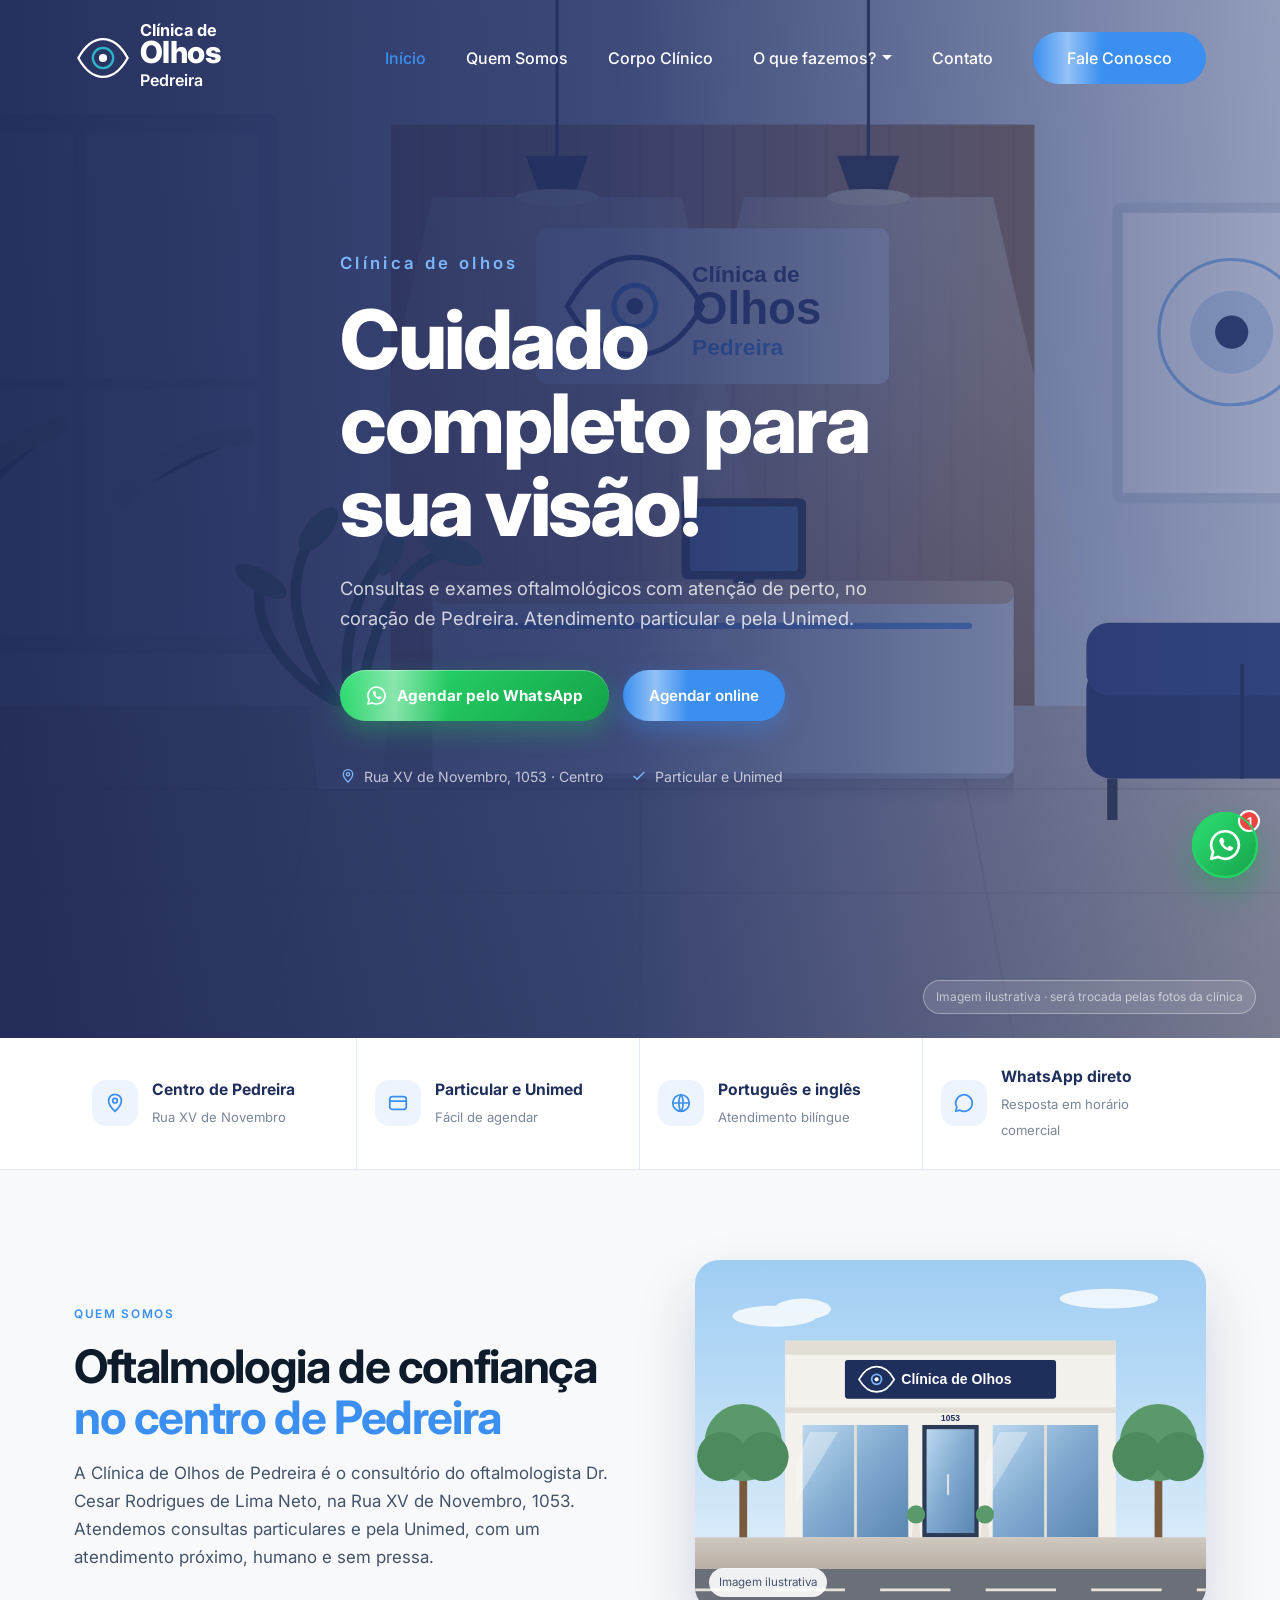
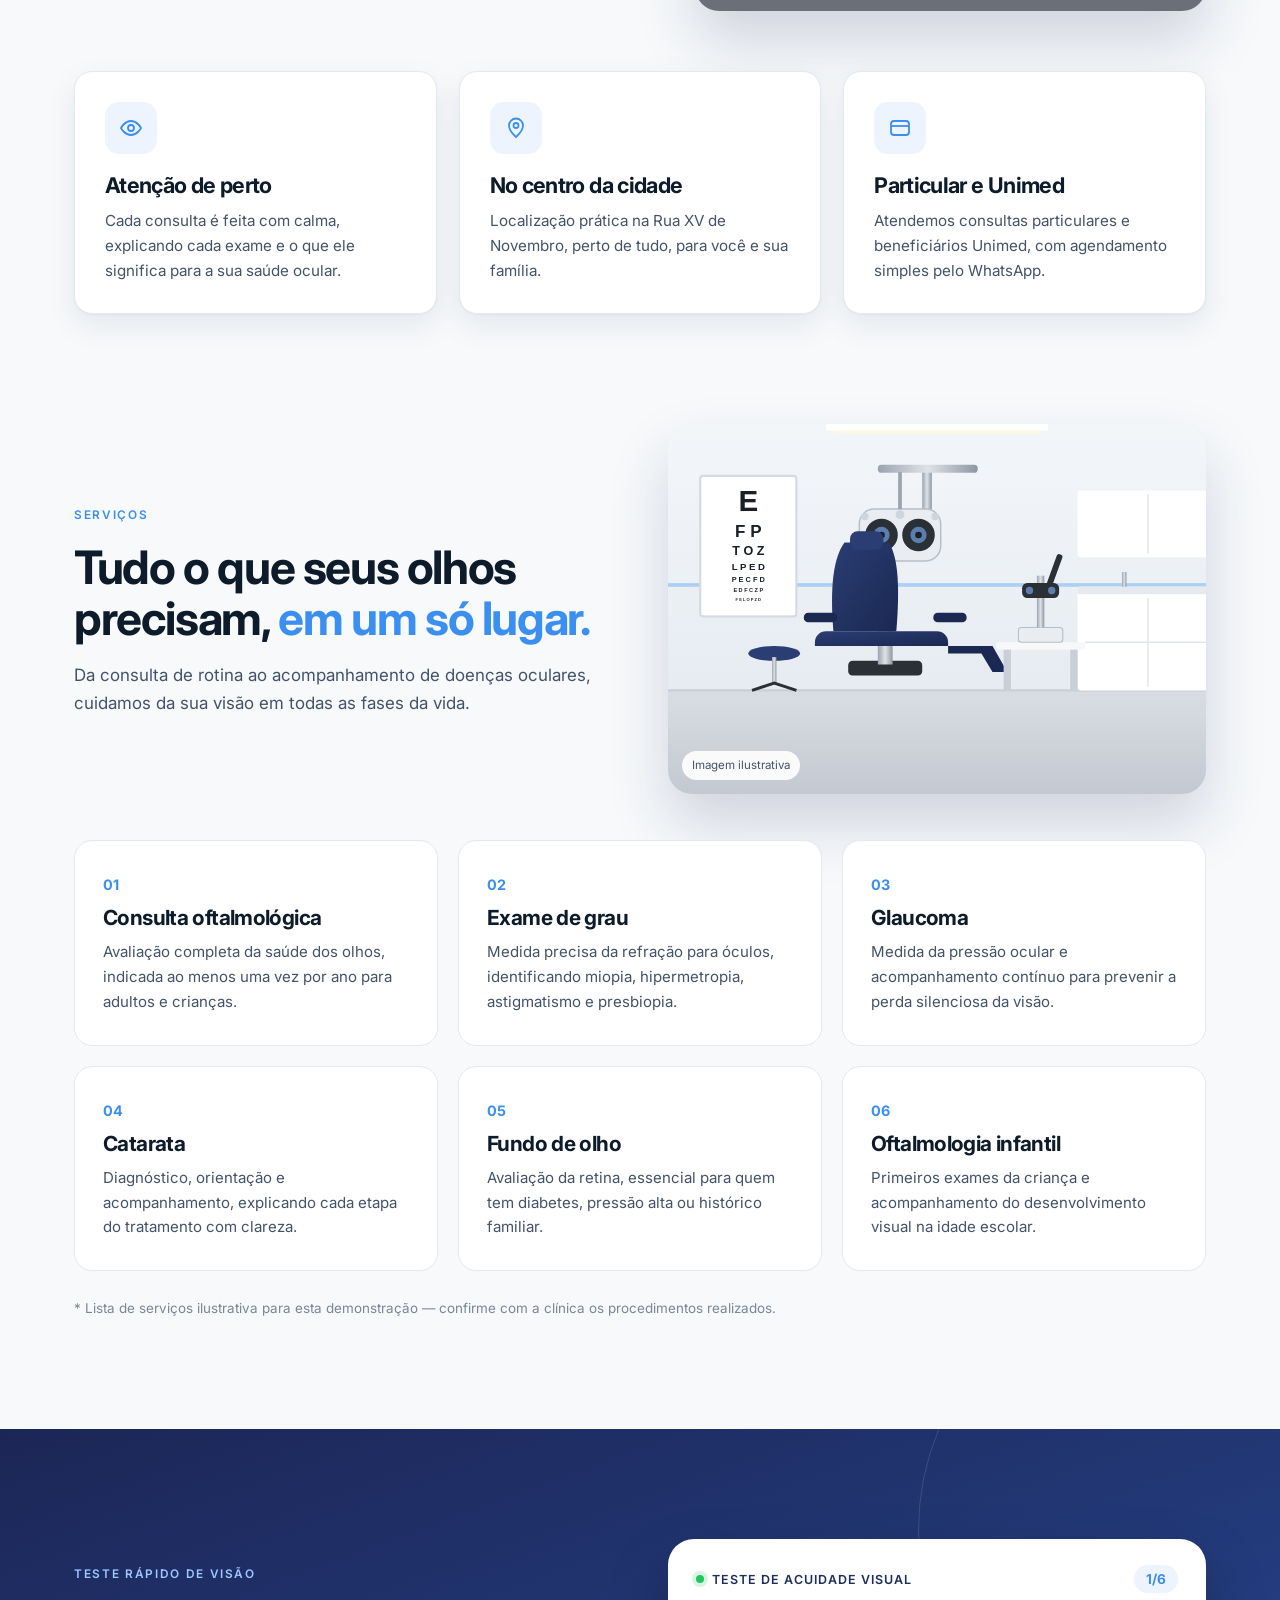
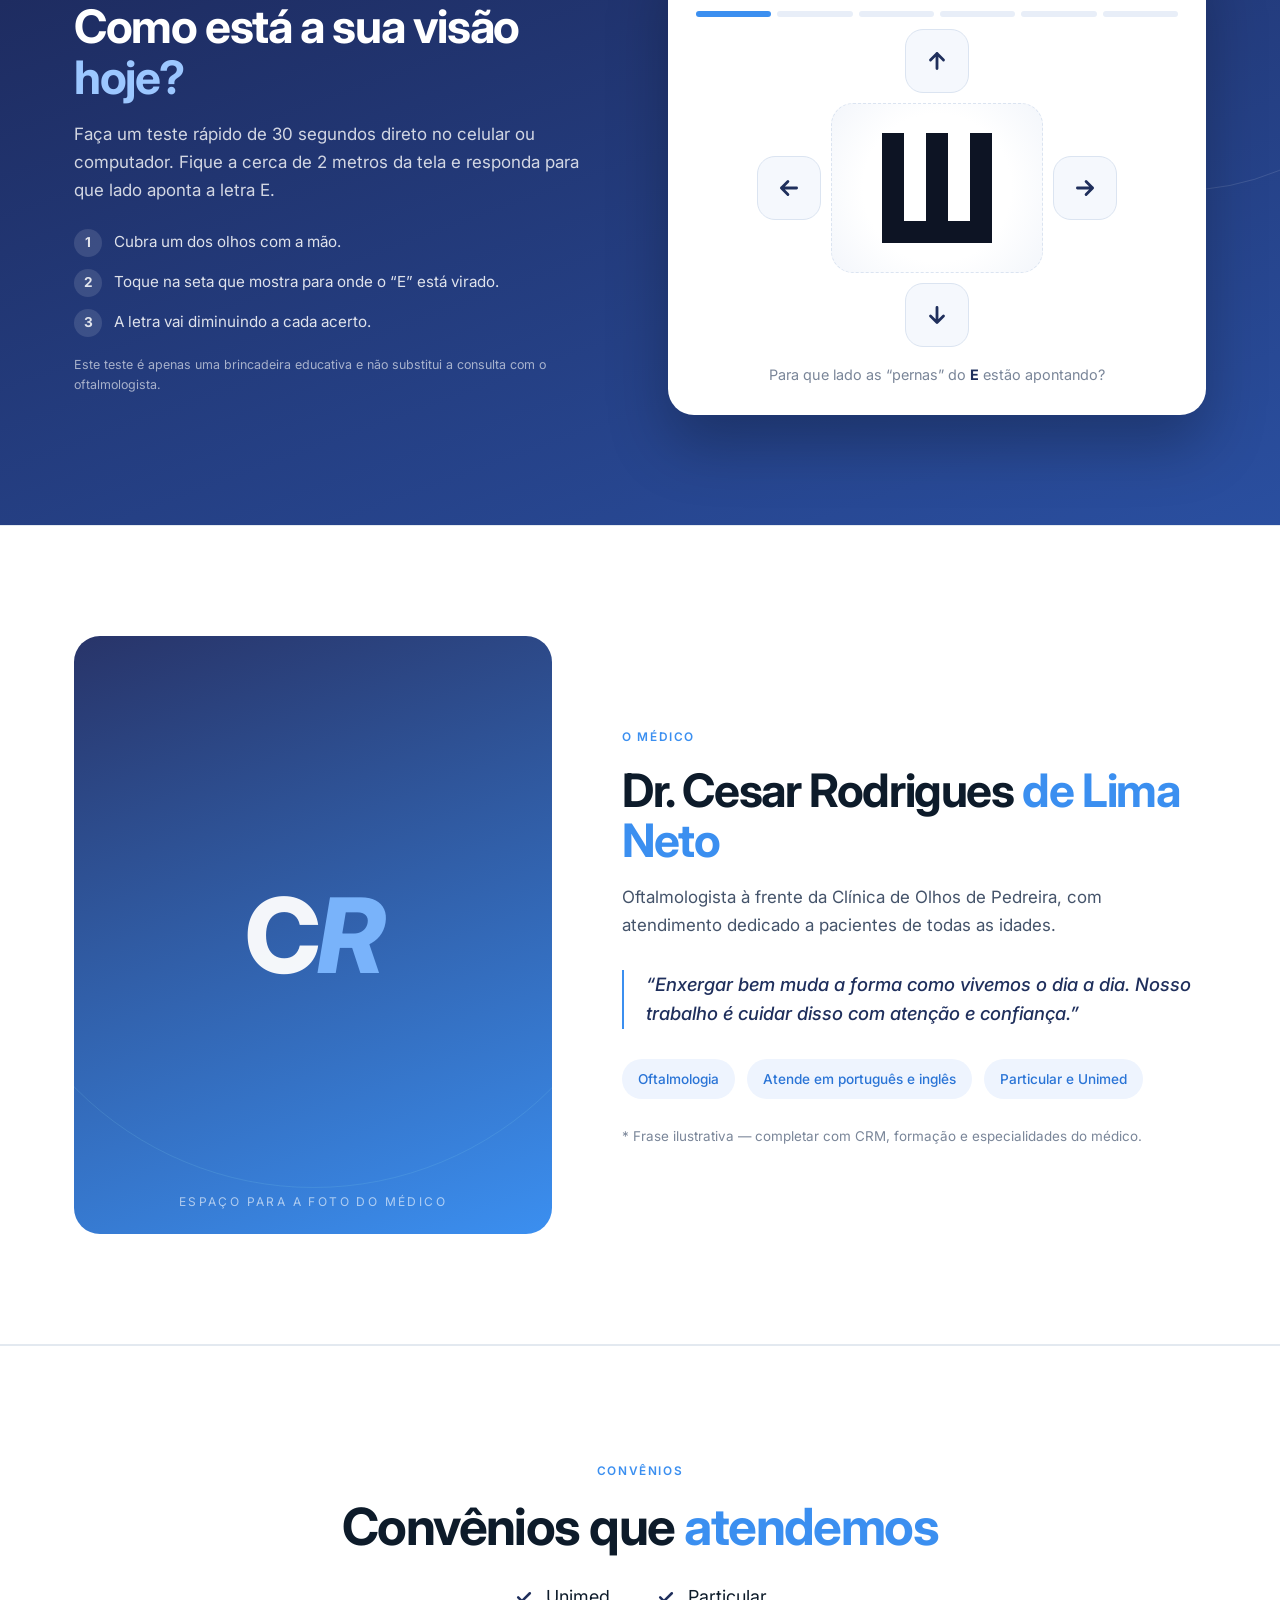
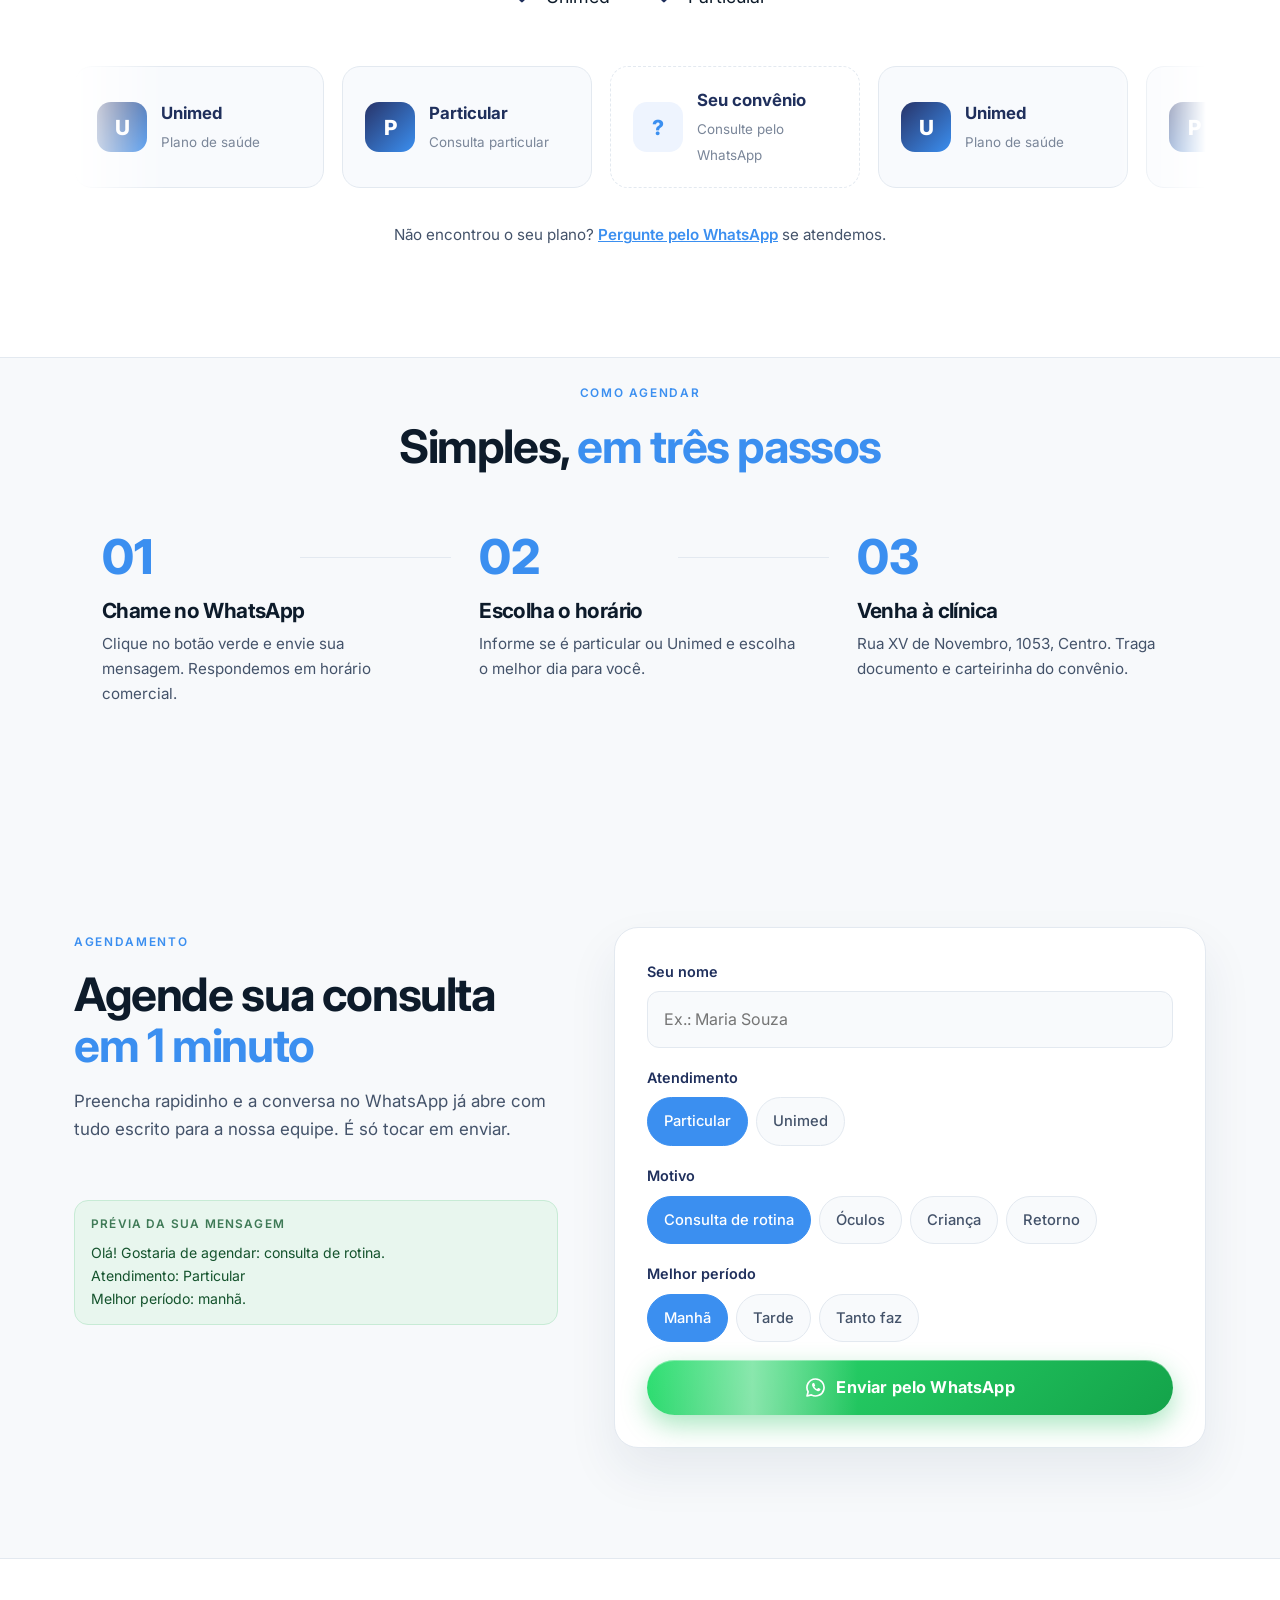
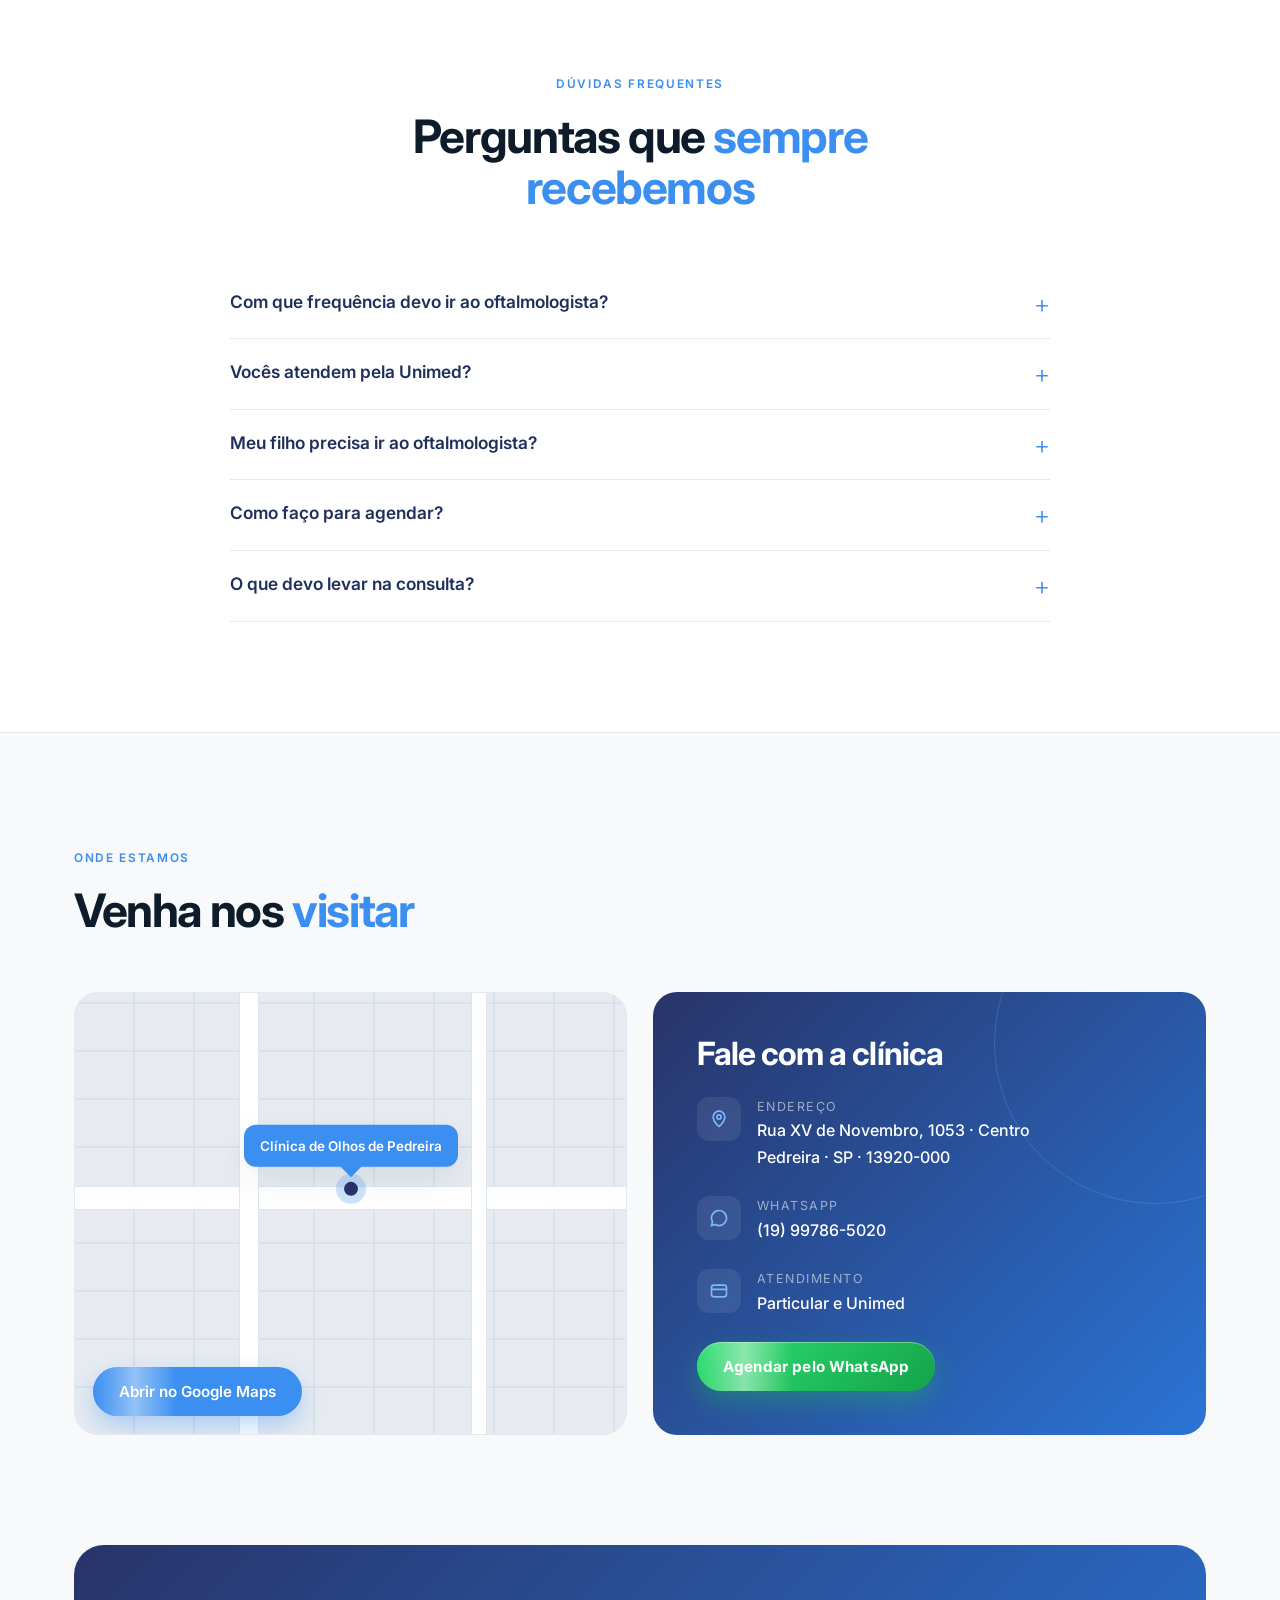
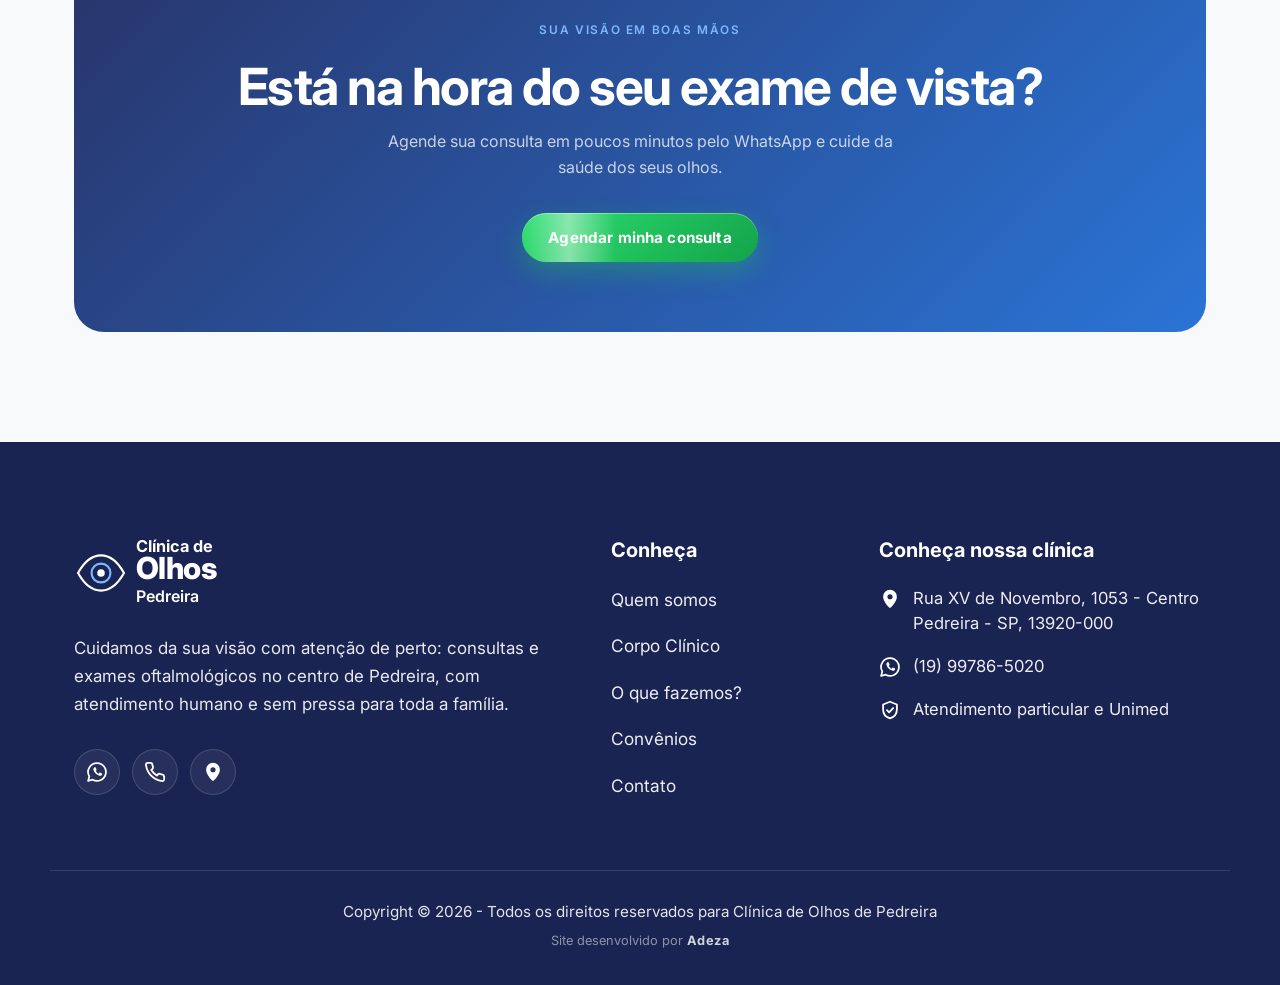
==== clinica-olhos-pedreira/index.html @ d0b55e6d "Clínica de Olhos de Pedreira: prévia do site para apresentação Co-Authored-By: Claude Opus 5.5 <nore" ====
<!DOCTYPE html>
<html lang="pt-BR">
<head>
<meta charset="utf-8">
<meta name="robots" content="noindex, nofollow">
<meta name="viewport" content="width=device-width, initial-scale=1">
<title>Clínica de Olhos de Pedreira</title>
<meta name="description" content="Clínica de Olhos de Pedreira — oftalmologia no centro de Pedreira/SP com o Dr. Cesar Rodrigues de Lima Neto. Atendimento particular e Unimed.">
<link rel="preconnect" href="https://fonts.googleapis.com">
<link rel="preconnect" href="https://fonts.gstatic.com" crossorigin>
<link href="https://fonts.googleapis.com/css2?family=Inter:wght@400;500;600;700;800&display=swap" rel="stylesheet">
<style>
:root{
  --ink:#0d1b2a; --ink-2:#44536a; --ink-3:#7a8699;
  --navy:#0b2545; --navy-2:#13315c; --aqua:#2bb5c8; --aqua-2:#8fdde6; --gold:#c8a96a;
  --bg:#f7f9fb; --card:#ffffff; --line:#e3e9f0; --soft:#eef5f8;
  --r:18px; --sh:0 1px 2px rgba(11,37,69,.04),0 12px 32px rgba(11,37,69,.08);
  --serif:"Fraunces",Georgia,serif; --sans:"Inter",system-ui,sans-serif;
}
*{box-sizing:border-box}html{scroll-behavior:smooth}
body{margin:0;background:var(--bg);color:var(--ink);font:400 16px/1.65 var(--sans);-webkit-font-smoothing:antialiased}
a{color:inherit}img,svg{display:block}
h1,h2,h3{font-family:var(--serif);font-weight:400;letter-spacing:-.02em;margin:0;line-height:1.1}
p{margin:0}
.wrap{max-width:1180px;margin:0 auto;padding:0 24px}
.eyebrow{display:inline-flex;align-items:center;gap:10px;font:600 .74rem var(--sans);letter-spacing:.18em;text-transform:uppercase;color:var(--aqua)}
.eyebrow::before{content:"";width:26px;height:1px;background:currentColor}
.btn{display:inline-flex;align-items:center;gap:10px;padding:15px 26px;border-radius:999px;font:600 .95rem var(--sans);text-decoration:none;transition:transform .2s,box-shadow .2s,background .2s;cursor:pointer;border:0}
.btn:hover{transform:translateY(-2px)}
.btn-pri{background:var(--navy);color:#fff;box-shadow:0 10px 24px rgba(11,37,69,.25)}
.btn-pri:hover{background:var(--navy-2)}
.btn-wa{background:#25d366;color:#05301a;box-shadow:0 10px 24px rgba(37,211,102,.3)}
.btn-ghost{border:1px solid rgba(255,255,255,.35);color:#fff}
.btn svg{width:18px;height:18px}

/* topo */
header{position:fixed;inset:0 0 auto 0;z-index:50;transition:background .3s,box-shadow .3s,padding .3s;padding:20px 0}
header.on{background:rgba(255,255,255,.88);backdrop-filter:blur(14px);box-shadow:0 1px 0 var(--line);padding:12px 0}
.nav{display:flex;align-items:center;justify-content:space-between;gap:20px}
.logo{display:flex;align-items:center;gap:12px;text-decoration:none;color:#fff;transition:color .3s}
header.on .logo{color:var(--navy)}
.logo svg{width:40px;height:40px}
.logo b{font:400 1.15rem var(--serif);display:block;line-height:1.1}
.logo small{font:500 .66rem var(--sans);letter-spacing:.2em;text-transform:uppercase;opacity:.7}
.menu{display:flex;gap:30px;align-items:center}
.menu a{text-decoration:none;font-size:.92rem;color:rgba(255,255,255,.85);transition:color .2s}
header.on .menu a{color:var(--ink-2)}
.menu a:hover{color:var(--aqua)!important}
.menu .btn{padding:11px 20px;font-size:.86rem;color:#fff!important}
header:not(.on) .menu .btn{background:rgba(255,255,255,.14);border:1px solid rgba(255,255,255,.3);box-shadow:none}

/* hero */
.hero{position:relative;min-height:100vh;display:flex;align-items:center;overflow:hidden;color:#fff;
  background:radial-gradient(900px 600px at 78% 45%,rgba(43,181,200,.28),transparent 60%),linear-gradient(160deg,#071a33 0%,#0b2545 55%,#0f3a66 100%)}
.hero::after{content:"";position:absolute;inset:auto 0 0 0;height:120px;background:linear-gradient(transparent,var(--bg))}
.hero .wrap{position:relative;z-index:2;display:grid;grid-template-columns:1.1fr .9fr;gap:40px;align-items:center;padding-top:120px;padding-bottom:120px}
.hero h1{font-size:clamp(2.6rem,5.6vw,4.6rem);margin:22px 0 24px}
.hero h1 em{font-style:italic;color:var(--aqua-2)}
.hero p.lead{font-size:1.15rem;color:rgba(255,255,255,.78);max-width:46ch}
.hero .acoes{display:flex;gap:14px;flex-wrap:wrap;margin-top:36px}
.hero .info{display:flex;gap:28px;flex-wrap:wrap;margin-top:44px;font-size:.88rem;color:rgba(255,255,255,.7)}
.hero .info span{display:flex;align-items:center;gap:8px}
.hero .info svg{width:16px;height:16px;color:var(--aqua-2)}
.olho{position:relative;aspect-ratio:1;max-width:460px;margin-left:auto;width:100%}
.olho .anel{position:absolute;inset:0;border-radius:50%;border:1px solid rgba(143,221,230,.25)}
.olho .anel:nth-child(2){inset:9%;border-color:rgba(143,221,230,.18)}
.olho .anel:nth-child(3){inset:18%;border-style:dashed;border-color:rgba(143,221,230,.22);animation:gira 60s linear infinite}
.olho svg.iris{position:absolute;inset:24%;width:52%;height:52%;filter:drop-shadow(0 20px 50px rgba(43,181,200,.45))}
.olho .tag{position:absolute;background:rgba(255,255,255,.1);backdrop-filter:blur(10px);border:1px solid rgba(255,255,255,.18);border-radius:14px;padding:12px 16px;font-size:.82rem;display:flex;gap:10px;align-items:center}
.olho .tag b{display:block;font-weight:600}.olho .tag small{color:rgba(255,255,255,.65)}
.olho .tag i{width:34px;height:34px;border-radius:10px;background:rgba(43,181,200,.25);display:grid;place-items:center;font-style:normal}
.olho .t1{top:8%;left:-6%}.olho .t2{bottom:10%;right:-4%}
@keyframes gira{to{transform:rotate(360deg)}}
@keyframes pulsa{0%,100%{transform:scale(1)}50%{transform:scale(1.035)}}
.pupila{transform-origin:100px 100px;animation:pulsa 5s ease-in-out infinite}

/* seções */
section{padding:110px 0}
.titulo{max-width:640px;margin-bottom:56px}
.titulo h2{font-size:clamp(2rem,3.6vw,3rem);margin:16px 0 18px}
.titulo h2 em{font-style:italic;color:var(--navy-2)}
.titulo p{color:var(--ink-2);font-size:1.06rem}
.centro{text-align:center;margin-left:auto;margin-right:auto}
.centro .eyebrow::after{content:"";width:26px;height:1px;background:currentColor}

/* pilares */
.pilares{display:grid;grid-template-columns:repeat(3,1fr);gap:22px;margin-top:-60px;position:relative;z-index:3}
.pilar{background:var(--card);border:1px solid var(--line);border-radius:var(--r);padding:30px;box-shadow:var(--sh)}
.pilar .ic{width:52px;height:52px;border-radius:14px;background:var(--soft);color:var(--navy-2);display:grid;place-items:center;margin-bottom:20px}
.pilar .ic svg{width:24px;height:24px}
.pilar h3{font-size:1.35rem;margin-bottom:10px}
.pilar p{color:var(--ink-2);font-size:.95rem}

/* serviços */
.servicos{display:grid;grid-template-columns:repeat(3,1fr);gap:20px}
.serv{position:relative;background:var(--card);border:1px solid var(--line);border-radius:var(--r);padding:30px 28px;transition:transform .25s,box-shadow .25s,border-color .25s;overflow:hidden}
.serv:hover{transform:translateY(-6px);box-shadow:var(--sh);border-color:transparent}
.serv::before{content:"";position:absolute;inset:0 0 auto 0;height:3px;background:linear-gradient(90deg,var(--aqua),var(--navy-2));transform:scaleX(0);transform-origin:left;transition:transform .35s}
.serv:hover::before{transform:scaleX(1)}
.serv .n{font:400 .9rem var(--serif);color:var(--aqua);font-style:italic}
.serv h3{font-size:1.3rem;margin:10px 0 10px}
.serv p{color:var(--ink-2);font-size:.94rem}
.nota{margin-top:26px;font-size:.84rem;color:var(--ink-3)}

/* médico */
.medico{background:var(--card);border-top:1px solid var(--line);border-bottom:1px solid var(--line)}
.medico .grid{display:grid;grid-template-columns:.9fr 1.1fr;gap:70px;align-items:center}
.foto{position:relative;aspect-ratio:4/5;border-radius:26px;overflow:hidden;background:linear-gradient(160deg,#0b2545,#13315c 60%,#1d6f86);display:grid;place-items:center;color:#fff}
.foto .mono{font:300 7rem var(--serif);opacity:.95;letter-spacing:-.04em}
.foto .mono em{color:var(--aqua-2)}
.foto small{position:absolute;bottom:22px;left:0;right:0;text-align:center;font-size:.75rem;letter-spacing:.2em;text-transform:uppercase;opacity:.6}
.foto::after{content:"";position:absolute;width:140%;aspect-ratio:1;border:1px solid rgba(143,221,230,.15);border-radius:50%;top:-20%;left:-20%}
.medico blockquote{margin:30px 0;padding-left:22px;border-left:2px solid var(--gold);font:italic 300 1.3rem/1.5 var(--serif);color:var(--navy)}
.selos{display:flex;gap:12px;flex-wrap:wrap;margin-top:28px}
.selo{padding:9px 16px;border-radius:999px;background:var(--soft);font-size:.85rem;font-weight:500;color:var(--navy-2)}

/* convênios */
.conv{display:grid;grid-template-columns:1fr 1fr;gap:22px;max-width:860px;margin:0 auto}
.conv div{background:var(--card);border:1px solid var(--line);border-radius:var(--r);padding:34px;text-align:center}
.conv b{display:block;font:400 1.8rem var(--serif);color:var(--navy);margin:10px 0 6px}
.conv span{color:var(--ink-2);font-size:.92rem}
.conv i{font-style:normal;font-size:1.6rem}

/* passos */
.passos{display:grid;grid-template-columns:repeat(3,1fr);gap:0;counter-reset:p;position:relative}
.passo{padding:0 28px;position:relative}
.passo::before{counter-increment:p;content:"0" counter(p);display:block;font:300 3.2rem var(--serif);color:var(--aqua);margin-bottom:14px}
.passo:not(:last-child)::after{content:"";position:absolute;top:30px;right:0;width:40%;height:1px;background:var(--line)}
.passo h3{font-size:1.3rem;margin-bottom:8px}
.passo p{color:var(--ink-2);font-size:.95rem}

/* faq */
.faq{max-width:820px;margin:0 auto}
details{border-bottom:1px solid var(--line);padding:22px 0}
summary{cursor:pointer;list-style:none;display:flex;justify-content:space-between;gap:20px;font:400 1.22rem var(--serif);color:var(--navy)}
summary::-webkit-details-marker{display:none}
summary::after{content:"+";font:300 1.6rem var(--sans);color:var(--aqua);transition:transform .25s;line-height:1}
details[open] summary::after{transform:rotate(45deg)}
details p{color:var(--ink-2);margin-top:12px;max-width:68ch}

/* local + cta */
.local{display:grid;grid-template-columns:1fr 1fr;gap:26px}
.mapa{border-radius:24px;overflow:hidden;position:relative;min-height:380px;background:
  linear-gradient(0deg,rgba(11,37,69,.04),rgba(11,37,69,.04)),
  repeating-linear-gradient(0deg,transparent 0 46px,#e2e9f0 46px 48px),
  repeating-linear-gradient(90deg,transparent 0 58px,#e2e9f0 58px 60px),#f0f4f8;border:1px solid var(--line)}
.mapa .rua{position:absolute;background:#fff;box-shadow:0 0 0 1px #dde5ee}
.mapa .pin{position:absolute;left:50%;top:46%;transform:translate(-50%,-100%);display:flex;flex-direction:column;align-items:center}
.mapa .pin span{background:var(--navy);color:#fff;padding:10px 16px;border-radius:12px;font-size:.84rem;font-weight:600;white-space:nowrap;box-shadow:var(--sh)}
.mapa .pin i{width:16px;height:16px;background:var(--navy);transform:rotate(45deg);margin-top:-9px}
.mapa .pin b{width:14px;height:14px;border-radius:50%;background:var(--aqua);box-shadow:0 0 0 8px rgba(43,181,200,.25);margin-top:8px}
.mapa a{position:absolute;bottom:18px;left:18px}
.contato{background:var(--navy);color:#fff;border-radius:24px;padding:44px;display:flex;flex-direction:column;gap:26px;position:relative;overflow:hidden}
.contato::after{content:"";position:absolute;width:320px;aspect-ratio:1;border-radius:50%;border:1px solid rgba(143,221,230,.18);right:-110px;top:-110px}
.contato h3{font-size:2rem}
.linha{display:flex;gap:16px;align-items:flex-start}
.linha i{width:44px;height:44px;border-radius:12px;background:rgba(255,255,255,.08);display:grid;place-items:center;flex:none;font-style:normal}
.linha i svg{width:20px;height:20px;color:var(--aqua-2)}
.linha small{display:block;color:rgba(255,255,255,.55);font-size:.78rem;letter-spacing:.12em;text-transform:uppercase}
.linha b{font-weight:500}

.cta{margin:110px auto 0;max-width:1180px;border-radius:30px;padding:70px 40px;text-align:center;color:#fff;
  background:radial-gradient(600px 300px at 50% 0,rgba(43,181,200,.35),transparent 70%),linear-gradient(135deg,#0b2545,#13315c)}
.cta h2{font-size:clamp(2rem,4vw,3.2rem);margin:16px 0 14px}
.cta p{color:rgba(255,255,255,.75);max-width:52ch;margin:0 auto 32px}

.flutua{position:fixed;right:22px;bottom:22px;z-index:60;width:60px;height:60px;border-radius:50%;background:#25d366;display:grid;place-items:center;box-shadow:0 12px 30px rgba(37,211,102,.45);transition:transform .2s}
.flutua:hover{transform:scale(1.08)}
.flutua svg{width:30px;height:30px;color:#fff}

.rev{opacity:0;transform:translateY(26px);transition:opacity .8s ease,transform .8s ease}
.rev.vis{opacity:1;transform:none}

@media(max-width:960px){
  .hero .wrap,.medico .grid,.local{grid-template-columns:1fr}
  .olho{max-width:340px;margin:0 auto}
  .pilares,.servicos{grid-template-columns:1fr 1fr}
  .passos{grid-template-columns:1fr;gap:34px}.passo::after{display:none}
  .menu a:not(.btn){display:none}
}
@media(max-width:620px){
  .pilares,.servicos,.conv{grid-template-columns:1fr}
  section{padding:80px 0}
  .olho .tag{display:none}
}
@media(prefers-reduced-motion:reduce){*{animation:none!important;transition:none!important}.rev{opacity:1;transform:none}}

/* ===== estilo do modelo de referência ===== */
:root{--serif:"Inter",system-ui,sans-serif;--blue:#3b8ff0;--blue-2:#2a74d6;--aqua:#3b8ff0;--aqua-2:#7db8ff;--navy:#1f2f5c;--navy-2:#2a74d6}
h1,h2,h3{font-family:var(--sans);font-weight:700;letter-spacing:-.03em}
h1 em,h2 em,.titulo h2 em{font-style:normal;color:var(--blue)}
.hero h1 em{color:#fff}
.eyebrow{letter-spacing:.14em;color:var(--blue)}
.eyebrow::before{display:none}
.centro .eyebrow::after{display:none}
.btn{border-radius:999px}
.btn-pri,.menu .btn{background:var(--blue)!important;color:#fff!important;border:0!important;box-shadow:0 10px 24px rgba(59,143,240,.35)}
.btn-pri:hover{background:var(--blue-2)!important}
.menu .btn{padding:16px 34px!important;font-size:1rem!important}
header{padding:22px 0}
.menu{gap:40px}
.menu a{color:#fff!important;font-weight:500;font-size:1rem}
header.on .menu a:not(.btn){color:var(--navy)!important}
.menu a.ativo{color:var(--blue)!important}
.dd{position:relative}.dd>span{cursor:pointer;color:#fff;font-weight:500;display:flex;align-items:center;gap:6px}
header.on .dd>span{color:var(--navy)}
.dd>span::after{content:"";border:5px solid transparent;border-top-color:currentColor;margin-top:5px}
.dd ul{position:absolute;top:130%;left:-16px;list-style:none;margin:0;padding:10px;background:#fff;border-radius:14px;box-shadow:0 20px 40px rgba(16,30,60,.18);min-width:220px;opacity:0;visibility:hidden;transform:translateY(6px);transition:.2s}
.dd:hover ul{opacity:1;visibility:visible;transform:none}
.dd ul a{display:block;padding:10px 14px;border-radius:9px;color:var(--navy)!important;font-size:.92rem}
.dd ul a:hover{background:#eef4fe}
.logo{gap:8px}.logo svg{width:58px;height:58px}
.logo b{font:700 1.02rem/1 var(--sans)}
.logo .grande{font:800 1.9rem/0.95 var(--sans);letter-spacing:-.02em;display:block}
.logo small{font:600 1rem/1 var(--sans);letter-spacing:0;text-transform:none;opacity:1}
.hero{background:
  linear-gradient(90deg,rgba(40,52,105,.92) 0%,rgba(52,66,120,.78) 45%,rgba(70,84,135,.55) 100%),
  radial-gradient(700px 500px at 75% 55%,#9aa6c2 0%,transparent 70%),
  linear-gradient(180deg,#bcc5d6 0%,#8f9bb5 55%,#6c7896 100%)}
.hero::after{display:none}
.hero .wrap{grid-template-columns:1fr;padding-top:140px;padding-bottom:140px}
.hero h1{font-size:clamp(2.8rem,6.4vw,5.4rem);line-height:1.02;font-weight:800;max-width:14ch}
.hero .eyebrow{color:var(--aqua-2);font-weight:600;letter-spacing:.2em;text-transform:none;font-size:1.05rem}
.olho{position:absolute;right:4%;top:50%;transform:translateY(-50%);max-width:420px;opacity:.9}
.olho .anel{border-color:rgba(255,255,255,.22)}
.foto-aviso{position:absolute;right:24px;bottom:24px;z-index:3;font-size:.75rem;color:rgba(255,255,255,.6);border:1px dashed rgba(255,255,255,.35);padding:6px 12px;border-radius:999px}
.pilares{margin-top:60px}
.pilar .ic{background:#eef4fe;color:var(--blue)}
.serv::before{background:var(--blue)}
.serv .n{font:700 .9rem var(--sans);font-style:normal;color:var(--blue)}
.foto{background:linear-gradient(160deg,#283469,#3b8ff0)}
.foto .mono{font:800 6.5rem var(--sans)}
.medico blockquote{font:500 1.15rem/1.6 var(--sans);font-style:italic;border-left-color:var(--blue)}
.selo{background:#eef4fe;color:var(--blue-2)}
.conv b{font:700 1.6rem var(--sans)}
.passo::before{font:800 3rem var(--sans);color:var(--blue)}
summary{font:600 1.08rem var(--sans)}
summary::after{color:var(--blue)}
.contato,.cta{background:linear-gradient(135deg,#283469,#2a74d6)}
.mapa .pin span,.mapa .pin i{background:var(--blue)}
.mapa .pin b{background:#283469;box-shadow:0 0 0 8px rgba(59,143,240,.25)}
.ajuda{position:fixed;right:96px;bottom:36px;z-index:60;background:#fff;color:#111;font-weight:600;font-size:.92rem;padding:9px 14px;border-radius:8px;box-shadow:0 6px 20px rgba(0,0,0,.15)}
.flutua{width:74px;height:74px;bottom:20px}.flutua svg{width:40px;height:40px}
.hero .wrap>div:first-child{max-width:600px}
.hero .olho{position:absolute!important;left:auto!important;right:7%!important;top:52%!important;transform:translateY(-40%)!important;width:400px!important;max-width:400px;margin:0!important}
.hero .olho .tag{display:none}
.foto-aviso{right:auto;left:24px}
@media(max-width:960px){.olho{display:none}.dd{display:none}.ajuda{display:none}}

/* ===== animações refinadas ===== */
@keyframes sobe{from{opacity:0;transform:translateY(34px)}to{opacity:1;transform:none}}
@keyframes surge{from{opacity:0;transform:translateY(-40%) scale(.85)}to{opacity:.95;transform:translateY(-40%) scale(1)}}
@keyframes flutuaO{0%,100%{translate:0 0}50%{translate:0 -14px}}
@keyframes brilho{0%{transform:translateX(-120%) rotate(25deg)}60%,100%{transform:translateX(220%) rotate(25deg)}}
@keyframes onda{0%{transform:scale(.6);opacity:.6}100%{transform:scale(1.25);opacity:0}}
@keyframes olhar{0%,40%,100%{transform:translate(0,0)}50%,70%{transform:translate(9px,-4px)}80%,90%{transform:translate(-7px,3px)}}
@keyframes piscar{0%,92%,100%{transform:scaleY(1)}95%{transform:scaleY(.08)}}
.hero .eyebrow,.hero h1,.hero .lead,.hero .acoes,.hero .info{opacity:0;animation:sobe .9s cubic-bezier(.2,.7,.2,1) forwards}
.hero .eyebrow{animation-delay:.15s}.hero h1{animation-delay:.3s}.hero .lead{animation-delay:.5s}.hero .acoes{animation-delay:.65s}.hero .info{animation-delay:.8s}
.hero .wrap>div:first-child.rev{opacity:1;transform:none}
header{animation:sobe .8s ease both}
.hero .olho{animation:surge 1.2s .4s cubic-bezier(.2,.7,.2,1) both}
.hero .olho svg.iris{animation:flutuaO 6s ease-in-out infinite;transform-origin:center}
.hero .olho svg.iris .gira{transform-origin:100px 100px;animation:olhar 9s ease-in-out infinite}
.hero .olho svg.iris{overflow:visible}
.hero .olho .anel:nth-child(1),.hero .olho .anel:nth-child(2){animation:onda 4s ease-out infinite}
.hero .olho .anel:nth-child(2){animation-delay:2s}
.btn{position:relative;overflow:hidden}
.btn-wa::after,.btn-pri::after{content:"";position:absolute;top:-50%;left:0;width:40%;height:200%;background:linear-gradient(90deg,transparent,rgba(255,255,255,.45),transparent);animation:brilho 4.5s ease-in-out infinite}
.rev{transform:translateY(40px) scale(.98);filter:blur(4px);transition:opacity .9s cubic-bezier(.2,.7,.2,1),transform .9s cubic-bezier(.2,.7,.2,1),filter .9s}
.rev.vis{filter:none}
.pilar,.serv,.conv div{transition:transform .35s cubic-bezier(.2,.7,.2,1),box-shadow .35s,border-color .35s}
.pilar:hover{transform:translateY(-8px);box-shadow:0 24px 50px rgba(31,47,92,.14)}
.pilar .ic{transition:transform .4s,background .4s,color .4s}
.pilar:hover .ic,.serv:hover .n{transform:scale(1.12) rotate(-6deg)}
.pilar:hover .ic{background:var(--blue);color:#fff}
.serv .n{display:inline-block;transition:transform .35s}
.conv div:hover{transform:translateY(-6px);box-shadow:0 20px 40px rgba(31,47,92,.12)}
.flutua{animation:pulsaWa 2.6s ease-in-out infinite}
@keyframes pulsaWa{0%,100%{box-shadow:0 12px 30px rgba(37,211,102,.45),0 0 0 0 rgba(37,211,102,.45)}50%{box-shadow:0 12px 30px rgba(37,211,102,.45),0 0 0 14px rgba(37,211,102,0)}}
.ajuda{animation:sobe .6s 1.6s both}
.barra-prog{position:fixed;top:0;left:0;height:3px;background:linear-gradient(90deg,#3b8ff0,#7db8ff);z-index:70;width:0}
@media(prefers-reduced-motion:reduce){.hero *{opacity:1!important}}

/* ===================== MOBILE FIRST ===================== */
.burger{display:none}
.menu-mob{display:none}
.barra-mob{display:none}
@media(max-width:960px){
  body{font-size:15.5px}
  .wrap{padding:0 20px}
  header,header.on{padding:12px 0}
  header.on{background:rgba(255,255,255,.94)}
  .logo svg{width:44px;height:44px}
  .logo b{font-size:.82rem}.logo .grande{font-size:1.45rem}.logo small{font-size:.8rem}
  .menu{display:none}
  .burger{display:grid;place-items:center;width:46px;height:46px;border-radius:14px;border:1px solid rgba(255,255,255,.3);background:rgba(255,255,255,.12);cursor:pointer;padding:0}
  header.on .burger{border-color:var(--line);background:#fff}
  .burger span{display:block;width:20px;height:2px;background:#fff;border-radius:2px;position:relative;transition:.3s}
  header.on .burger span{background:var(--navy)}
  .burger span::before,.burger span::after{content:"";position:absolute;left:0;width:20px;height:2px;background:inherit;border-radius:2px;transition:.3s}
  .burger span::before{top:-6px}.burger span::after{top:6px}
  body.aberto .burger span{background:transparent!important}
  body.aberto .burger span::before{top:0;transform:rotate(45deg);background:var(--navy)}
  body.aberto .burger span::after{top:0;transform:rotate(-45deg);background:var(--navy)}
  .menu-mob{display:flex;flex-direction:column;position:fixed;inset:0;z-index:45;background:#fff;padding:100px 24px 120px;gap:4px;opacity:0;visibility:hidden;transform:translateY(-12px);transition:.35s cubic-bezier(.2,.7,.2,1)}
  body.aberto .menu-mob{opacity:1;visibility:visible;transform:none}
  body.aberto header{background:#fff}
  body.aberto .logo{color:var(--navy)}
  .menu-mob a{display:flex;justify-content:space-between;align-items:center;padding:18px 4px;border-bottom:1px solid var(--line);text-decoration:none;font:600 1.25rem var(--sans);color:var(--navy)}
  .menu-mob a::after{content:"→";color:var(--blue);font-weight:400}
  .menu-mob .btn{margin-top:24px;justify-content:center;border:0;color:#05301a}
  .menu-mob .btn::after{display:none}
  .menu-mob small{margin-top:auto;color:var(--ink-3);font-size:.85rem;line-height:1.6}

  .hero{min-height:auto}
  .hero .wrap{padding-top:118px;padding-bottom:70px}
  .hero .wrap>div:first-child{max-width:none}
  .hero .eyebrow{font-size:.9rem}
  .hero h1{font-size:2.45rem;line-height:1.05;margin:14px 0 18px}
  .hero p.lead{font-size:1.02rem}
  .hero .acoes{flex-direction:column;gap:12px;margin-top:28px}
  .hero .acoes .btn{justify-content:center;width:100%;padding:17px 22px;font-size:1rem}
  .hero .info{flex-direction:column;gap:10px;margin-top:28px}
  .hero .info span{background:rgba(255,255,255,.08);border:1px solid rgba(255,255,255,.14);padding:10px 14px;border-radius:12px;color:#fff}
  .hero .olho{display:block!important;width:230px!important;max-width:230px!important;right:-95px!important;top:64px!important;transform:none!important;opacity:.22;animation:none!important;pointer-events:none}
  .foto-aviso{display:none}

  section{padding:64px 0}
  .titulo{margin-bottom:30px}
  .titulo h2{font-size:1.85rem;margin:10px 0 12px}
  .titulo p{font-size:1rem}
  #quem-somos .titulo{margin-top:56px!important}

  .pilares{grid-template-columns:1fr;gap:12px;margin-top:0}
  .pilar{display:grid;grid-template-columns:48px 1fr;column-gap:16px;padding:20px;box-shadow:none}
  .pilar .ic{margin:0;grid-row:span 2;width:48px;height:48px}
  .pilar h3{font-size:1.1rem;margin-bottom:4px}
  .pilar p{font-size:.92rem}

  .servicos{display:flex;overflow-x:auto;scroll-snap-type:x mandatory;gap:14px;margin:0 -20px;padding:4px 20px 18px;scrollbar-width:none}
  .servicos::-webkit-scrollbar{display:none}
  .serv{flex:0 0 82%;scroll-snap-align:start;padding:26px 22px}
  .serv:hover{transform:none}
  .deslize{display:flex!important;align-items:center;gap:8px;font-size:.84rem;color:var(--ink-3);margin-top:4px}
  .deslize i{display:inline-block;animation:dica 1.6s ease-in-out infinite;font-style:normal;color:var(--blue)}
  @keyframes dica{0%,100%{transform:translateX(0)}50%{transform:translateX(8px)}}

  .medico .grid{gap:30px}
  .foto{aspect-ratio:1/1;max-width:300px;width:100%;margin:0 auto;border-radius:22px}
  .foto .mono{font-size:5rem}
  .medico blockquote{font-size:1.02rem;margin:20px 0}
  .selos{gap:8px}.selo{font-size:.8rem;padding:8px 12px}

  .conv{grid-template-columns:1fr 1fr;gap:12px}
  .conv div{padding:22px 12px}
  .conv b{font-size:1.25rem}.conv span{font-size:.8rem;display:block;line-height:1.4}

  .passos{grid-template-columns:1fr;gap:0;border-left:2px solid var(--line);margin-left:22px}
  .passo{padding:0 0 28px 28px}
  .passo::before{position:absolute;left:-23px;top:0;width:44px;height:44px;border-radius:50%;background:var(--blue);color:#fff;font:700 .95rem var(--sans);display:grid;place-items:center;margin:0}
  .passo h3{font-size:1.1rem;padding-top:10px}
  .passo::after{display:none}

  summary{font-size:1rem;padding:4px 0}
  details{padding:16px 0}

  .local{gap:16px}
  .mapa{min-height:260px;border-radius:20px}
  .contato{padding:28px 22px;border-radius:20px}
  .contato h3{font-size:1.5rem}
  .contato .btn{width:100%;justify-content:center}
  .cta{margin-top:56px;border-radius:22px;padding:44px 22px}
  .cta h2{font-size:1.7rem}
  .cta .btn{width:100%;justify-content:center}


  .flutua,.ajuda{display:none!important}
  .barra-mob{display:grid;grid-template-columns:1fr 1.6fr;gap:10px;position:fixed;left:0;right:0;bottom:0;z-index:55;padding:10px 14px calc(10px + env(safe-area-inset-bottom));background:rgba(255,255,255,.96);backdrop-filter:blur(12px);box-shadow:0 -6px 24px rgba(16,30,60,.1);transform:translateY(110%);transition:transform .4s cubic-bezier(.2,.7,.2,1)}
  .barra-mob.on{transform:none}
  .barra-mob a{display:flex;align-items:center;justify-content:center;gap:8px;min-height:50px;border-radius:14px;text-decoration:none;font:600 .95rem var(--sans)}
  .barra-mob .lig{border:1px solid var(--line);color:var(--navy)}
  .barra-mob .wa{background:#25d366;color:#05301a}
  .barra-mob svg{width:18px;height:18px}
  body.aberto .barra-mob{transform:translateY(110%)}
}
.deslize{display:none}

/* ===== imagens ilustrativas ===== */
.hero{background:linear-gradient(90deg,rgba(28,38,86,.95) 0%,rgba(36,50,104,.88) 48%,rgba(55,72,130,.5) 100%),url("[data-uri]") center/cover no-repeat!important}
.foto-aviso{display:block!important;left:auto!important;right:24px!important;bottom:24px;background:rgba(255,255,255,.12);border-style:solid}
.qs-grid{display:grid;grid-template-columns:1.05fr .95fr;gap:56px;align-items:center;margin-top:90px}
.qs-grid .titulo{margin:0!important}
.img-card{position:relative;border-radius:24px;overflow:hidden;box-shadow:0 30px 60px rgba(31,47,92,.18);aspect-ratio:16/11;background:#e9eef4}
.img-card img{width:100%;height:100%;object-fit:cover;display:block;transition:transform 1.2s cubic-bezier(.2,.7,.2,1)}
.img-card:hover img{transform:scale(1.04)}
.img-card span{position:absolute;left:14px;bottom:14px;background:rgba(255,255,255,.9);color:var(--ink-2);font-size:.72rem;padding:5px 10px;border-radius:999px}
.serv-top{display:grid;grid-template-columns:1fr 1fr;gap:56px;align-items:center;margin-bottom:46px}
.serv-top .titulo{margin:0}
@media(max-width:960px){
  .hero{background:linear-gradient(180deg,rgba(31,42,92,.9) 0%,rgba(40,55,110,.86) 60%,rgba(31,42,92,.95) 100%),url("[data-uri]") 62% center/cover no-repeat!important}
  .foto-aviso{display:none!important}
  .qs-grid,.serv-top{grid-template-columns:1fr;gap:26px;margin-top:56px}
  .serv-top{margin-top:0;margin-bottom:26px}
  .img-card{border-radius:18px}
}

/* ===== faixa de confiança ===== */
.confianca{background:#fff;border-bottom:1px solid var(--line)}
.confianca .wrap{display:grid;grid-template-columns:repeat(4,1fr);gap:0}
.confianca div.it{display:flex;gap:14px;align-items:center;padding:26px 18px;border-right:1px solid var(--line)}
.confianca div.it:last-child{border-right:0}
.confianca i{flex:none;width:46px;height:46px;border-radius:14px;background:#eef4fe;color:var(--blue);display:grid;place-items:center;font-style:normal}
.confianca i svg{width:22px;height:22px}
.confianca b{display:block;color:var(--navy);font-size:.98rem}
.confianca small{color:var(--ink-3);font-size:.82rem}
/* ===== teste de visão ===== */
.teste{background:linear-gradient(160deg,#1c2656,#2a4fa0);color:#fff;position:relative;overflow:hidden}
.teste::before{content:"";position:absolute;width:520px;aspect-ratio:1;border-radius:50%;border:1px solid rgba(255,255,255,.12);right:-160px;top:-160px}
.teste .titulo h2,.teste .titulo p{color:#fff}.teste .titulo p{opacity:.8}.teste .titulo h2 em{color:#9cc7ff}
.teste .eyebrow{color:#9cc7ff}
.teste-grid{display:grid;grid-template-columns:1fr 1fr;gap:56px;align-items:center}
.cartela{background:#fff;color:#111;border-radius:22px;padding:34px 24px;text-align:center;box-shadow:0 30px 60px rgba(0,0,0,.25);min-height:330px;display:flex;flex-direction:column;justify-content:center;align-items:center;gap:18px}
.cartela .letra{font:800 6rem/1 Arial,Helvetica,sans-serif;letter-spacing:.06em;transition:font-size .4s cubic-bezier(.2,.7,.2,1),opacity .25s}
.cartela .nivel{font-size:.8rem;color:#7a869c;letter-spacing:.12em;text-transform:uppercase}
.opcoes{display:flex;gap:10px;flex-wrap:wrap;justify-content:center}
.opcoes button{min-width:62px;min-height:52px;border-radius:14px;border:1px solid #dbe3ef;background:#f6f9fe;font:700 1.2rem var(--sans);color:var(--navy);cursor:pointer;transition:.2s}
.opcoes button:hover{border-color:var(--blue);background:#eef4fe}
.opcoes button.ok{background:#22c55e;color:#fff;border-color:#22c55e}
.opcoes button.erro{background:#ef4444;color:#fff;border-color:#ef4444}
.teste-res{background:rgba(255,255,255,.08);border:1px solid rgba(255,255,255,.16);border-radius:18px;padding:22px;margin-top:22px}
.teste-res b{font-size:1.15rem}
.teste-passos{list-style:none;padding:0;margin:24px 0 0;display:grid;gap:12px}
.teste-passos li{display:flex;gap:12px;align-items:flex-start;color:rgba(255,255,255,.85);font-size:.95rem}
.teste-passos li span{flex:none;width:28px;height:28px;border-radius:50%;background:rgba(255,255,255,.12);display:grid;place-items:center;font-weight:700;font-size:.85rem}
.aviso-med{font-size:.78rem;color:rgba(255,255,255,.6);margin-top:18px}
/* ===== agendamento ===== */
.agenda{display:grid;grid-template-columns:.9fr 1.1fr;gap:56px;align-items:start}
.form-ag{background:#fff;border:1px solid var(--line);border-radius:24px;padding:32px;box-shadow:0 24px 50px rgba(31,47,92,.08);display:grid;gap:18px}
.form-ag label{display:grid;gap:8px;font-weight:600;font-size:.9rem;color:var(--navy)}
.form-ag input[type=text]{border:1px solid var(--line);border-radius:12px;padding:14px 16px;font:inherit;font-weight:400;font-size:1rem;background:#f8fafc}
.form-ag input[type=text]:focus{outline:none;border-color:var(--blue);box-shadow:0 0 0 4px rgba(59,143,240,.15);background:#fff}
.chips{display:flex;flex-wrap:wrap;gap:8px}
.chips input{position:absolute;opacity:0;pointer-events:none}
.chips label{display:inline-flex;font-weight:500;font-size:.92rem;color:var(--ink-2);padding:11px 16px;border:1px solid var(--line);border-radius:999px;cursor:pointer;transition:.2s;background:#f8fafc}
.chips input:checked+label{background:var(--blue);border-color:var(--blue);color:#fff}
.chips input:focus-visible+label{outline:2px solid var(--blue);outline-offset:2px}
.form-ag .btn{justify-content:center;width:100%;padding:17px;font-size:1.02rem}
.form-ag .erro-msg{color:#dc2626;font-size:.85rem;display:none}
.previa-msg{background:#e8f6ee;border-radius:14px;padding:14px 16px;font-size:.88rem;color:#14532d;white-space:pre-line;border:1px solid #c7ebd5}
.previa-msg small{display:block;color:#3f7a57;font-size:.74rem;margin-bottom:6px;text-transform:uppercase;letter-spacing:.1em;font-weight:600}
@media(max-width:960px){
  .confianca .wrap{grid-template-columns:1fr 1fr;padding:0}
  .qs-grid{margin-top:40px!important}
  .confianca div.it{padding:16px 14px;border-bottom:1px solid var(--line);gap:10px}
  .confianca div.it:nth-child(2n){border-right:0}
  .confianca i{width:38px;height:38px;border-radius:11px}
  .confianca b{font-size:.86rem}.confianca small{font-size:.74rem}
  .teste-grid,.agenda{grid-template-columns:1fr;gap:28px}
  .cartela{min-height:280px;padding:28px 16px}
  .form-ag{padding:22px;border-radius:20px}
}

/* ===== teste de visão v2 ===== */
.cartela{display:block!important;min-height:0!important;padding:26px 28px 28px!important;text-align:left!important;border-radius:26px!important;position:relative}
.c-top{display:flex;justify-content:space-between;align-items:center}
.c-tag{display:inline-flex;align-items:center;gap:8px;font:600 .78rem var(--sans);letter-spacing:.08em;text-transform:uppercase;color:var(--navy)}
.c-tag i{width:8px;height:8px;border-radius:50%;background:#22c55e;box-shadow:0 0 0 4px rgba(34,197,94,.18)}
.c-niv{font:700 .85rem var(--sans);color:var(--blue);background:#eef4fe;padding:6px 12px;border-radius:999px}
.c-prog{display:grid;grid-template-columns:repeat(6,1fr);gap:6px;margin:18px 0 8px}
.c-prog i{height:6px;border-radius:6px;background:#e8eef8;transition:background .4s}
.c-prog i.feito{background:#22c55e}.c-prog i.atual{background:var(--blue)}.c-prog i.errou{background:#ef4444}
.c-arena{display:grid;grid-template-columns:64px 1fr 64px;grid-template-rows:64px 170px 64px;gap:10px;align-items:center;justify-items:center;max-width:360px;margin:12px auto 0}
.c-arena button{width:64px;height:64px;border-radius:18px;border:1px solid #dbe4f1;background:#f5f8fd;color:var(--navy);display:grid;place-items:center;cursor:pointer;transition:transform .15s,background .2s,border-color .2s,color .2s}
.c-arena button svg{width:26px;height:26px}
.c-arena button:hover{background:#eaf2ff;border-color:var(--blue);color:var(--blue)}
.c-arena button:active{transform:scale(.94)}
.c-arena button.ok{background:#22c55e;border-color:#22c55e;color:#fff}
.c-arena button.erro{background:#ef4444;border-color:#ef4444;color:#fff;animation:treme .35s}
@keyframes treme{25%{transform:translateX(-5px)}75%{transform:translateX(5px)}}
.b-up{grid-column:2;grid-row:1}.b-left{grid-column:1;grid-row:2}.b-right{grid-column:3;grid-row:2}.b-down{grid-column:2;grid-row:3}
.c-alvo{grid-column:2;grid-row:2;width:100%;height:100%;display:grid;place-items:center;border-radius:22px;background:radial-gradient(circle,#fff 55%,#f3f6fb 100%);border:1px dashed #dbe4f1}
.c-alvo svg{display:block;transition:width .45s cubic-bezier(.2,.7,.2,1),height .45s cubic-bezier(.2,.7,.2,1),transform .35s cubic-bezier(.2,.7,.2,1),opacity .2s}
.c-dica{text-align:center;color:var(--ink-3);font-size:.9rem;margin-top:16px}
.c-dica b{color:var(--navy)}
.c-fim{text-align:center;padding:10px 0 4px}
.c-placar{position:relative;width:130px;height:130px;margin:6px auto 14px}
.c-placar svg{width:100%;height:100%}
.c-placar circle#tArco{transition:stroke-dashoffset 1.2s cubic-bezier(.2,.7,.2,1)}
.c-placar b{position:absolute;inset:0;display:grid;place-items:center;font:800 1.9rem var(--sans);color:var(--navy)}
.c-fim h3{font-size:1.3rem;color:var(--navy);margin-bottom:6px}
.c-fim p{color:var(--ink-2);font-size:.95rem;max-width:40ch;margin:0 auto}
.c-acoes{display:flex;gap:10px;justify-content:center;flex-wrap:wrap;margin-top:20px}
.c-denovo{background:#f2f5fa;color:var(--navy)}
.teste .teste-res{display:none}
@media(max-width:960px){
  .cartela{padding:22px 18px 22px!important}
  .c-arena{grid-template-columns:58px 1fr 58px;grid-template-rows:58px 150px 58px;gap:8px}
  .c-arena button{width:58px;height:58px;border-radius:16px}
  .c-acoes .btn{width:100%;justify-content:center}
}

/* ===== convênios que atendemos ===== */
.conv-sec{background:#fff;border-top:1px solid var(--line);border-bottom:1px solid var(--line)}
.conv-sec .titulo h2{font-size:clamp(2rem,4vw,3.2rem)}
.cv-lista{list-style:none;padding:0;margin:0 auto 46px;display:grid;grid-template-columns:repeat(2,max-content);justify-content:center;gap:14px 46px}
.cv-lista li{display:flex;align-items:center;gap:12px;font-size:1.12rem;color:var(--ink)}
.cv-lista svg{width:20px;height:20px;color:var(--navy);flex:none}
.cv-carrossel{display:grid;grid-template-columns:52px 1fr 52px;align-items:center;gap:12px}
.cv-seta{width:48px;height:48px;border-radius:50%;border:1px solid var(--line);background:#fff;color:var(--navy);display:grid;place-items:center;cursor:pointer;transition:.2s}
.cv-seta:hover{border-color:var(--blue);color:var(--blue)}
.cv-seta svg{width:22px;height:22px}
.cv-seta[hidden]{visibility:hidden;display:grid}
.cv-trilho{display:flex;gap:18px;overflow-x:auto;scroll-snap-type:x mandatory;scroll-behavior:smooth;scrollbar-width:none;padding:6px 2px;justify-content:safe center}
.cv-trilho::-webkit-scrollbar{display:none}
.cv-card{flex:0 0 250px;scroll-snap-align:start;display:flex;align-items:center;gap:14px;padding:20px 22px;border:1px solid var(--line);border-radius:18px;background:#f8fafd;transition:transform .3s,box-shadow .3s,border-color .3s}
.cv-card:hover{transform:translateY(-4px);box-shadow:0 16px 30px rgba(31,47,92,.1);border-color:transparent;background:#fff}
.cv-ini{flex:none;width:50px;height:50px;border-radius:14px;background:linear-gradient(135deg,#283469,#3b8ff0);color:#fff;display:grid;place-items:center;font:800 1.3rem var(--sans)}
.cv-card b{display:block;color:var(--navy);font-size:1.05rem}
.cv-card small{color:var(--ink-3);font-size:.84rem}
.cv-outro{border-style:dashed;background:#fff}
.cv-outro .cv-ini{background:#eef4fe;color:var(--blue)}
.cv-nota{text-align:center;margin-top:26px;color:var(--ink-2);font-size:.95rem}
.cv-nota a{color:var(--blue);font-weight:600}
@media(max-width:960px){
  .cv-lista{grid-template-columns:repeat(2,max-content);gap:12px 28px;margin-bottom:30px}
  .cv-lista li{font-size:1rem}
  .cv-carrossel{grid-template-columns:1fr}
  .cv-seta{display:none!important}
  .cv-trilho{margin:0 -20px;padding:6px 20px;justify-content:flex-start}
  .cv-card{flex-basis:78%}
}

.cv-faixa{position:relative;display:flex;overflow:hidden;gap:18px;padding:8px 0;-webkit-mask-image:linear-gradient(90deg,transparent,#000 8%,#000 92%,transparent);mask-image:linear-gradient(90deg,transparent,#000 8%,#000 92%,transparent)}
.cv-mover{flex:none;display:flex;gap:18px;min-width:100%;animation:passa 28s linear infinite}
.cv-faixa:hover .cv-mover{animation-play-state:paused}
@keyframes passa{from{transform:translateX(0)}to{transform:translateX(calc(-100% - 18px))}}
.cv-faixa .cv-card{flex:0 0 250px}
@media(max-width:960px){.cv-faixa{margin:0 -20px}.cv-faixa .cv-card{flex-basis:220px;padding:16px 18px}.cv-mover{animation-duration:22s}}
@media(prefers-reduced-motion:reduce){.cv-mover{animation:none!important}}

/* ===== WhatsApp refinado ===== */
.wa-ic{width:20px;height:20px;flex:none}
.btn-wa{background:linear-gradient(135deg,#2fe073 0%,#1fbf5b 55%,#14a34a 100%)!important;color:#fff!important;box-shadow:0 10px 26px rgba(31,191,91,.38),inset 0 1px 0 rgba(255,255,255,.35)!important;border:0!important;font-weight:700!important;letter-spacing:.01em}
.btn-wa:hover{box-shadow:0 14px 32px rgba(31,191,91,.5),inset 0 1px 0 rgba(255,255,255,.35)!important}
.btn-wa .wa-ic{width:21px;height:21px}
.barra-mob .wa{background:linear-gradient(135deg,#2fe073,#14a34a)!important;color:#fff!important;font-weight:700}
.barra-mob .wa .wa-ic{width:20px;height:20px}
.flutua,.ajuda{display:none!important}
.wa-box{position:fixed;right:22px;bottom:22px;z-index:60;display:flex;flex-direction:column;align-items:flex-end;gap:14px}
.wa-fab{position:relative;width:66px;height:66px;border-radius:50%;border:0;cursor:pointer;color:#fff;display:grid;place-items:center;background:linear-gradient(135deg,#2fe073,#14a34a);box-shadow:0 14px 34px rgba(20,163,74,.45);transition:transform .25s cubic-bezier(.2,.7,.2,1)}
.wa-fab:hover{transform:scale(1.07) rotate(-4deg)}
.wa-fab .wa-ic{width:34px;height:34px}
.wa-fab::before,.wa-fab::after{content:"";position:absolute;inset:0;border-radius:50%;border:2px solid #25d366;animation:anelWa 2.4s ease-out infinite;pointer-events:none}
.wa-fab::after{animation-delay:1.2s}
@keyframes anelWa{0%{transform:scale(1);opacity:.6}100%{transform:scale(1.6);opacity:0}}
.wa-badge{position:absolute;top:-2px;right:-2px;width:22px;height:22px;border-radius:50%;background:#ef4444;color:#fff;font:700 .75rem var(--sans);display:grid;place-items:center;border:2px solid #fff;transition:transform .3s}
.wa-box.lido .wa-badge{transform:scale(0)}
.wa-card{position:relative;width:300px;background:#fff;border-radius:20px;box-shadow:0 24px 60px rgba(16,30,60,.22);overflow:hidden;transform-origin:bottom right;opacity:0;transform:translateY(12px) scale(.92);pointer-events:none;transition:opacity .35s,transform .45s cubic-bezier(.2,.9,.25,1.2)}
.wa-box.aberto .wa-card{opacity:1;transform:none;pointer-events:auto}
.wa-head{display:flex;gap:12px;align-items:center;padding:16px 18px;background:linear-gradient(135deg,#1f2f5c,#2a74d6);color:#fff}
.wa-av{width:44px;height:44px;border-radius:50%;background:rgba(255,255,255,.14);display:grid;place-items:center;flex:none}
.wa-av svg{width:30px;height:30px}
.wa-head b{display:block;font-size:.98rem}
.wa-head small{display:flex;align-items:center;gap:6px;font-size:.78rem;opacity:.85}
.wa-head small i{width:8px;height:8px;border-radius:50%;background:#2fe073;box-shadow:0 0 0 3px rgba(47,224,115,.25)}
.wa-x{position:absolute;top:10px;right:10px;width:28px;height:28px;border-radius:50%;border:0;background:rgba(255,255,255,.18);color:#fff;font-size:1.2rem;line-height:1;cursor:pointer;z-index:2}
.wa-msg{margin:16px 16px 0;background:#f0f5ef;border-radius:4px 16px 16px 16px;padding:12px 14px;font-size:.92rem;color:#1f2a24;line-height:1.5;position:relative}
.wa-cta{display:flex;align-items:center;justify-content:center;gap:9px;margin:14px 16px 16px;padding:13px;border-radius:12px;text-decoration:none;color:#fff;font-weight:700;font-size:.95rem;background:linear-gradient(135deg,#2fe073,#14a34a);box-shadow:0 8px 20px rgba(20,163,74,.3)}
@media(max-width:960px){.wa-box{display:none}}
@media(prefers-reduced-motion:reduce){.wa-fab::before,.wa-fab::after{animation:none}}

/* ===== rodapé ===== */
.rodape{background:#1a2452;color:#fff;padding:96px 0 0;position:relative}
.rd-grid{display:grid;grid-template-columns:1.25fr .55fr .85fr;gap:56px;padding-bottom:70px}
.rd-logo{color:#fff!important;margin-bottom:26px}
.rd-logo svg{width:54px;height:54px}
.rd-marca p{color:rgba(255,255,255,.9);font-size:1.06rem;line-height:1.65;max-width:500px;margin:0 0 30px}
.rd-redes{display:flex;gap:12px}
.rd-redes a{width:46px;height:46px;border-radius:50%;display:grid;place-items:center;color:#fff;background:rgba(255,255,255,.06);border:1px solid rgba(255,255,255,.14);transition:background .25s,transform .25s,border-color .25s}
.rd-redes a:hover{background:#3b8ff0;border-color:#3b8ff0;transform:translateY(-3px)}
.rd-redes svg{width:22px;height:22px}
.rd-col{display:flex;flex-direction:column;gap:18px}
.rd-col h4{margin:0 0 6px;font:700 1.25rem var(--sans);color:#fff}
.rd-col>a{color:rgba(255,255,255,.92);text-decoration:none;font-size:1.08rem;width:max-content;position:relative;transition:color .2s}
.rd-col>a::after{content:"";position:absolute;left:0;bottom:-3px;height:1.5px;width:0;background:#7db8ff;transition:width .25s}
.rd-col>a:hover{color:#fff}.rd-col>a:hover::after{width:100%}
.rd-info .rd-item{display:flex;gap:12px;align-items:flex-start;color:rgba(255,255,255,.92);text-decoration:none;font-size:1.04rem;line-height:1.5;width:auto}
.rd-info .rd-item::after{display:none}
.rd-item svg{width:22px;height:22px;flex:none;margin-top:2px;color:#fff}
.rd-info a.rd-item:hover span{color:#fff;text-decoration:underline;text-underline-offset:3px;text-decoration-color:rgba(125,184,255,.7)}
.rd-base{border-top:1px solid rgba(255,255,255,.12);padding:28px 20px 34px;display:flex;flex-direction:column;align-items:center;gap:6px;text-align:center}
.rd-base span{color:rgba(255,255,255,.88);font-size:.95rem}
.rd-base small{color:rgba(255,255,255,.5);font-size:.8rem}
.rd-base small b{color:rgba(255,255,255,.8);font-weight:700;letter-spacing:.04em}
@media(max-width:960px){
  .rodape{padding-top:64px}
  .rd-grid{grid-template-columns:1fr;gap:40px;padding-bottom:44px}
  .rd-marca p{font-size:1rem}
  .rd-col{gap:14px}
  .rd-col>a{font-size:1.02rem}
  .rd-base{padding:24px 20px 110px}
  .rd-base span{font-size:.85rem}
}
</style>
</head>
<body>
<div class="barra-prog" id="prog"></div>

<header id="topo">
  <div class="wrap nav">
    <a class="logo" href="#inicio">
      <svg viewBox="0 0 40 40" fill="none"><path d="M3 20C8 11 13.5 7 20 7s12 4 17 13c-5 9-10.5 13-17 13S8 29 3 20Z" stroke="currentColor" stroke-width="1.6"/><circle cx="20" cy="20" r="7" stroke="#2bb5c8" stroke-width="1.6"/><circle cx="20" cy="20" r="2.8" fill="currentColor"/></svg>
      <span><b>Clínica de</b><span class="grande">Olhos</span><small>Pedreira</small></span>
    </a>
    <nav class="menu">
      <a class="ativo" href="#inicio">Início</a>
      <a href="#quem-somos">Quem Somos</a>
      <a href="#medico">Corpo Clínico</a>
      <div class="dd"><span>O que fazemos?</span><ul>
        <li><a href="#servicos">Consultas e exames</a></li><li><a href="#servicos">Glaucoma e catarata</a></li><li><a href="#servicos">Oftalmologia infantil</a></li><li><a href="#teste">Teste de visão</a></li><li><a href="#convenios">Convênios</a></li></ul></div>
      <a href="#contato">Contato</a>
      <a class="btn btn-pri" href="https://wa.me/5519997865020?text=Ol%C3%A1!%20Gostaria%20de%20agendar%20uma%20consulta." target="_blank" rel="noopener">Fale Conosco</a>
    </nav>
    <button class="burger" id="burger" aria-label="Abrir menu" aria-expanded="false"><span></span></button>
  </div>
</header>
<nav class="menu-mob" id="menuMob" aria-label="Menu">
  <a href="#quem-somos">Quem Somos</a>
  <a href="#medico">Corpo Clínico</a>
  <a href="#servicos">O que fazemos</a>
  <a href="#convenios">Convênios</a>
  <a href="#teste">Teste de visão</a>
  <a href="#agendar">Agendar online</a>
  <a href="#duvidas">Dúvidas</a>
  <a href="#contato">Contato</a>
  <a class="btn btn-wa" href="https://wa.me/5519997865020?text=Ol%C3%A1!%20Gostaria%20de%20agendar%20uma%20consulta." target="_blank" rel="noopener">Agendar pelo WhatsApp</a>
  <small>Rua XV de Novembro, 1053 · Centro · Pedreira/SP<br>Particular e Unimed</small>
</nav>

<section class="hero" id="inicio">
  <div class="wrap">
    <div class="rev">
      <span class="eyebrow">Clínica de olhos</span>
      <h1>Cuidado completo para sua visão!</h1>
      <p class="lead">Consultas e exames oftalmológicos com atenção de perto, no coração de Pedreira. Atendimento particular e pela Unimed.</p>
      <div class="acoes">
        <a class="btn btn-wa" href="https://wa.me/5519997865020?text=Ol%C3%A1!%20Gostaria%20de%20agendar%20uma%20consulta." target="_blank" rel="noopener">
          <svg viewBox="0 0 24 24" class="wa-ic" aria-hidden="true"><path d="M12 2.3a9.7 9.7 0 0 0-8.4 14.6L2.3 21.7l4.9-1.3A9.7 9.7 0 1 0 12 2.3Z" fill="none" stroke="currentColor" stroke-width="1.9" stroke-linejoin="round"/><path d="M8.7 7.4c.2-.4.5-.5.8-.5h.6c.2 0 .4 0 .6.5l.8 1.9c.1.2.1.4 0 .6l-.6.8c-.1.2-.2.4 0 .6.6 1 1.4 1.9 2.4 2.5.2.1.4.1.6-.1l.8-.9c.2-.2.4-.3.7-.2l1.9.9c.3.1.4.3.4.5 0 .6-.3 1.4-1 1.8-.6.4-1.5.5-2.6.1-1.6-.6-3-1.6-4.1-2.9-.9-1-1.6-2.2-1.9-3.4-.2-.9 0-1.7.4-2.1Z" fill="currentColor"/></svg>
          Agendar pelo WhatsApp
        </a>
        <a class="btn btn-pri" href="#agendar">Agendar online</a>
      </div>
      <div class="info">
        <span><svg viewBox="0 0 24 24" fill="none" stroke="currentColor" stroke-width="2"><path d="M12 21s-7-6.2-7-11.5A7 7 0 0 1 19 9.5C19 14.8 12 21 12 21Z"/><circle cx="12" cy="9.5" r="2.5"/></svg>Rua XV de Novembro, 1053 · Centro</span>
        <span><svg viewBox="0 0 24 24" fill="none" stroke="currentColor" stroke-width="2"><path d="M20 6 9 17l-5-5"/></svg>Particular e Unimed</span>
      </div>
    </div>
    </div>
  </div>
  <span class="foto-aviso">Imagem ilustrativa · será trocada pelas fotos da clínica</span>
</section>

<div class="confianca">
  <div class="wrap">
    <div class="it"><i><svg viewBox="0 0 24 24" fill="none" stroke="currentColor" stroke-width="1.9" stroke-linecap="round" stroke-linejoin="round"><path d="M12 21s-7-6.2-7-11.5A7 7 0 0 1 19 9.5C19 14.8 12 21 12 21Z"/><circle cx="12" cy="9.5" r="2.5"/></svg></i><div><b>Centro de Pedreira</b><small>Rua XV de Novembro</small></div></div>
    <div class="it"><i><svg viewBox="0 0 24 24" fill="none" stroke="currentColor" stroke-width="1.9" stroke-linecap="round" stroke-linejoin="round"><rect x="3" y="5" width="18" height="14" rx="3"/><path d="M3 10h18"/></svg></i><div><b>Particular e Unimed</b><small>Fácil de agendar</small></div></div>
    <div class="it"><i><svg viewBox="0 0 24 24" fill="none" stroke="currentColor" stroke-width="1.9" stroke-linecap="round" stroke-linejoin="round"><circle cx="12" cy="12" r="9"/><path d="M3 12h18M12 3c3 3.5 3 14.5 0 18M12 3c-3 3.5-3 14.5 0 18"/></svg></i><div><b>Português e inglês</b><small>Atendimento bilíngue</small></div></div>
    <div class="it"><i><svg viewBox="0 0 24 24" fill="none" stroke="currentColor" stroke-width="1.9" stroke-linecap="round" stroke-linejoin="round"><path d="M21 12a9 9 0 0 1-13.5 7.8L3 21l1.2-4.5A9 9 0 1 1 21 12Z"/></svg></i><div><b>WhatsApp direto</b><small>Resposta em horário comercial</small></div></div>
  </div>
</div>
<div class="wrap" id="quem-somos">
  <div class="qs-grid"><div class="titulo rev"><span class="eyebrow">Quem somos</span><h2>Oftalmologia de confiança <em>no centro de Pedreira</em></h2><p>A Clínica de Olhos de Pedreira é o consultório do oftalmologista Dr. Cesar Rodrigues de Lima Neto, na Rua XV de Novembro, 1053. Atendemos consultas particulares e pela Unimed, com um atendimento próximo, humano e sem pressa.</p></div>
  <div class="img-card rev"><img src="[data-uri]" alt="Fachada da clínica (ilustração)"><span>Imagem ilustrativa</span></div></div>
  <div class="pilares">
    <div class="pilar rev">
      <div class="ic"><svg viewBox="0 0 24 24" fill="none" stroke="currentColor" stroke-width="1.8"><path d="M2 12s3.6-7 10-7 10 7 10 7-3.6 7-10 7S2 12 2 12Z"/><circle cx="12" cy="12" r="3"/></svg></div>
      <h3>Atenção de perto</h3>
      <p>Cada consulta é feita com calma, explicando cada exame e o que ele significa para a sua saúde ocular.</p>
    </div>
    <div class="pilar rev">
      <div class="ic"><svg viewBox="0 0 24 24" fill="none" stroke="currentColor" stroke-width="1.8"><path d="M12 21s-7-6.2-7-11.5A7 7 0 0 1 19 9.5C19 14.8 12 21 12 21Z"/><circle cx="12" cy="9.5" r="2.5"/></svg></div>
      <h3>No centro da cidade</h3>
      <p>Localização prática na Rua XV de Novembro, perto de tudo, para você e sua família.</p>
    </div>
    <div class="pilar rev">
      <div class="ic"><svg viewBox="0 0 24 24" fill="none" stroke="currentColor" stroke-width="1.8"><rect x="3" y="5" width="18" height="14" rx="3"/><path d="M3 10h18"/></svg></div>
      <h3>Particular e Unimed</h3>
      <p>Atendemos consultas particulares e beneficiários Unimed, com agendamento simples pelo WhatsApp.</p>
    </div>
  </div>
</div>

<section id="servicos">
  <div class="wrap">
    <div class="serv-top"><div class="titulo rev">
      <span class="eyebrow">Serviços</span>
      <h2>Tudo o que seus olhos precisam, <em>em um só lugar.</em></h2>
      <p>Da consulta de rotina ao acompanhamento de doenças oculares, cuidamos da sua visão em todas as fases da vida.</p>
    </div>
    <div class="img-card rev"><img src="[data-uri]" alt="Consultório oftalmológico (ilustração)"><span>Imagem ilustrativa</span></div></div>
    <div class="servicos">
      <div class="serv rev"><span class="n">01</span><h3>Consulta oftalmológica</h3><p>Avaliação completa da saúde dos olhos, indicada ao menos uma vez por ano para adultos e crianças.</p></div>
      <div class="serv rev"><span class="n">02</span><h3>Exame de grau</h3><p>Medida precisa da refração para óculos, identificando miopia, hipermetropia, astigmatismo e presbiopia.</p></div>
      <div class="serv rev"><span class="n">03</span><h3>Glaucoma</h3><p>Medida da pressão ocular e acompanhamento contínuo para prevenir a perda silenciosa da visão.</p></div>
      <div class="serv rev"><span class="n">04</span><h3>Catarata</h3><p>Diagnóstico, orientação e acompanhamento, explicando cada etapa do tratamento com clareza.</p></div>
      <div class="serv rev"><span class="n">05</span><h3>Fundo de olho</h3><p>Avaliação da retina, essencial para quem tem diabetes, pressão alta ou histórico familiar.</p></div>
      <div class="serv rev"><span class="n">06</span><h3>Oftalmologia infantil</h3><p>Primeiros exames da criança e acompanhamento do desenvolvimento visual na idade escolar.</p></div>
    </div>
    <p class="deslize">Deslize para ver todos <i>→</i></p>
    <p class="nota rev">* Lista de serviços ilustrativa para esta demonstração — confirme com a clínica os procedimentos realizados.</p>
  </div>
</section>

<section class="teste" id="teste">
  <div class="wrap teste-grid">
    <div class="rev">
      <div class="titulo" style="margin-bottom:0">
        <span class="eyebrow">Teste rápido de visão</span>
        <h2>Como está a sua visão <em>hoje?</em></h2>
        <p>Faça um teste rápido de 30 segundos direto no celular ou computador. Fique a cerca de 2 metros da tela e responda para que lado aponta a letra E.</p>
      </div>
      <ul class="teste-passos">
        <li><span>1</span>Cubra um dos olhos com a mão.</li>
        <li><span>2</span>Toque na seta que mostra para onde o “E” está virado.</li>
        <li><span>3</span>A letra vai diminuindo a cada acerto.</li>
      </ul>
      <p class="aviso-med">Este teste é apenas uma brincadeira educativa e não substitui a consulta com o oftalmologista.</p>
    </div>
    <div class="rev">
      <div class="cartela" id="cartela">
        <div class="c-top"><span class="c-tag"><i></i>Teste de acuidade visual</span><span class="c-niv" id="tNivel">1/6</span></div>
        <div class="c-prog" id="tProg"><i></i><i></i><i></i><i></i><i></i><i></i></div>
        <div class="c-jogo" id="tJogo">
          <div class="c-arena">
            <button type="button" class="b-up" data-d="-90" aria-label="Para cima"><svg viewBox="0 0 24 24" fill="none" stroke="currentColor" stroke-width="2.6" stroke-linecap="round" stroke-linejoin="round" style="transform:rotate(-90deg)"><path d="M5 12h14M13 6l6 6-6 6"/></svg></button>
            <button type="button" class="b-left" data-d="180" aria-label="Para a esquerda"><svg viewBox="0 0 24 24" fill="none" stroke="currentColor" stroke-width="2.6" stroke-linecap="round" stroke-linejoin="round" style="transform:rotate(180deg)"><path d="M5 12h14M13 6l6 6-6 6"/></svg></button>
            <div class="c-alvo"><svg id="tLetra" viewBox="0 0 5 5" aria-label="Letra E"><path d="M0 0h5v1H0zM0 2h5v1H0zM0 4h5v1H0zM0 0h1v5H0z" fill="#0d1424"/></svg></div>
            <button type="button" class="b-right" data-d="0" aria-label="Para a direita"><svg viewBox="0 0 24 24" fill="none" stroke="currentColor" stroke-width="2.6" stroke-linecap="round" stroke-linejoin="round" style="transform:rotate(0deg)"><path d="M5 12h14M13 6l6 6-6 6"/></svg></button>
            <button type="button" class="b-down" data-d="90" aria-label="Para baixo"><svg viewBox="0 0 24 24" fill="none" stroke="currentColor" stroke-width="2.6" stroke-linecap="round" stroke-linejoin="round" style="transform:rotate(90deg)"><path d="M5 12h14M13 6l6 6-6 6"/></svg></button>
          </div>
          <p class="c-dica">Para que lado as “pernas” do <b>E</b> estão apontando?</p>
        </div>
        <div class="c-fim" id="tRes" hidden>
          <div class="c-placar"><svg viewBox="0 0 120 120"><circle cx="60" cy="60" r="52" fill="none" stroke="#e8eef8" stroke-width="10"/><circle id="tArco" cx="60" cy="60" r="52" fill="none" stroke="#3b8ff0" stroke-width="10" stroke-linecap="round" stroke-dasharray="327" stroke-dashoffset="327" transform="rotate(-90 60 60)"/></svg><b id="tPts">0/6</b></div>
          <h3 id="tResT"></h3>
          <p id="tResP"></p>
          <div class="c-acoes"><a class="btn btn-wa" href="#agendar">Agendar consulta</a><button class="btn c-denovo" type="button" id="tDeNovo">Refazer teste</button></div>
        </div>
      </div>
    </div>
  </div>
</section>
<section class="medico" id="medico">
  <div class="wrap grid">
    <div class="foto rev"><div class="mono">C<em>R</em></div><small>Espaço para a foto do médico</small></div>
    <div class="rev">
      <span class="eyebrow">O médico</span>
      <div class="titulo" style="margin-bottom:0">
        <h2>Dr. Cesar Rodrigues <em>de Lima Neto</em></h2>
        <p>Oftalmologista à frente da Clínica de Olhos de Pedreira, com atendimento dedicado a pacientes de todas as idades.</p>
      </div>
      <blockquote>“Enxergar bem muda a forma como vivemos o dia a dia. Nosso trabalho é cuidar disso com atenção e confiança.”</blockquote>
      <div class="selos"><span class="selo">Oftalmologia</span><span class="selo">Atende em português e inglês</span><span class="selo">Particular e Unimed</span></div>
      <p class="nota">* Frase ilustrativa — completar com CRM, formação e especialidades do médico.</p>
    </div>
  </div>
</section>

<section id="convenios" class="conv-sec">
  <div class="wrap">
    <div class="titulo centro rev" style="margin-bottom:28px">
      <span class="eyebrow">Convênios</span>
      <h2>Convênios que <em>atendemos</em></h2>
    </div>
    <ul class="cv-lista rev"><li><svg viewBox="0 0 24 24" fill="none" stroke="currentColor" stroke-width="3" stroke-linecap="round" stroke-linejoin="round"><path d="M5 12.5l4.5 4.5L19 7.5"/></svg>Unimed</li><li><svg viewBox="0 0 24 24" fill="none" stroke="currentColor" stroke-width="3" stroke-linecap="round" stroke-linejoin="round"><path d="M5 12.5l4.5 4.5L19 7.5"/></svg>Particular</li></ul>
    <div class="cv-faixa rev" aria-label="Convênios atendidos: Unimed e particular">
      <div class="cv-mover"><div class="cv-card"><span class="cv-ini">U</span><div><b>Unimed</b><small>Plano de saúde</small></div></div><div class="cv-card"><span class="cv-ini">P</span><div><b>Particular</b><small>Consulta particular</small></div></div><div class="cv-card cv-outro"><span class="cv-ini">?</span><div><b>Seu convênio</b><small>Consulte pelo WhatsApp</small></div></div><div class="cv-card"><span class="cv-ini">U</span><div><b>Unimed</b><small>Plano de saúde</small></div></div><div class="cv-card"><span class="cv-ini">P</span><div><b>Particular</b><small>Consulta particular</small></div></div><div class="cv-card cv-outro"><span class="cv-ini">?</span><div><b>Seu convênio</b><small>Consulte pelo WhatsApp</small></div></div><div class="cv-card"><span class="cv-ini">U</span><div><b>Unimed</b><small>Plano de saúde</small></div></div><div class="cv-card"><span class="cv-ini">P</span><div><b>Particular</b><small>Consulta particular</small></div></div><div class="cv-card cv-outro"><span class="cv-ini">?</span><div><b>Seu convênio</b><small>Consulte pelo WhatsApp</small></div></div><div class="cv-card"><span class="cv-ini">U</span><div><b>Unimed</b><small>Plano de saúde</small></div></div><div class="cv-card"><span class="cv-ini">P</span><div><b>Particular</b><small>Consulta particular</small></div></div><div class="cv-card cv-outro"><span class="cv-ini">?</span><div><b>Seu convênio</b><small>Consulte pelo WhatsApp</small></div></div></div>
      <div class="cv-mover" aria-hidden="true"><div class="cv-card"><span class="cv-ini">U</span><div><b>Unimed</b><small>Plano de saúde</small></div></div><div class="cv-card"><span class="cv-ini">P</span><div><b>Particular</b><small>Consulta particular</small></div></div><div class="cv-card cv-outro"><span class="cv-ini">?</span><div><b>Seu convênio</b><small>Consulte pelo WhatsApp</small></div></div><div class="cv-card"><span class="cv-ini">U</span><div><b>Unimed</b><small>Plano de saúde</small></div></div><div class="cv-card"><span class="cv-ini">P</span><div><b>Particular</b><small>Consulta particular</small></div></div><div class="cv-card cv-outro"><span class="cv-ini">?</span><div><b>Seu convênio</b><small>Consulte pelo WhatsApp</small></div></div><div class="cv-card"><span class="cv-ini">U</span><div><b>Unimed</b><small>Plano de saúde</small></div></div><div class="cv-card"><span class="cv-ini">P</span><div><b>Particular</b><small>Consulta particular</small></div></div><div class="cv-card cv-outro"><span class="cv-ini">?</span><div><b>Seu convênio</b><small>Consulte pelo WhatsApp</small></div></div><div class="cv-card"><span class="cv-ini">U</span><div><b>Unimed</b><small>Plano de saúde</small></div></div><div class="cv-card"><span class="cv-ini">P</span><div><b>Particular</b><small>Consulta particular</small></div></div><div class="cv-card cv-outro"><span class="cv-ini">?</span><div><b>Seu convênio</b><small>Consulte pelo WhatsApp</small></div></div></div>
    </div>
    <p class="cv-nota">Não encontrou o seu plano? <a href="https://wa.me/5519997865020?text=Ol%C3%A1!%20Voc%C3%AAs%20atendem%20o%20meu%20conv%C3%AAnio%3F" target="_blank" rel="noopener">Pergunte pelo WhatsApp</a> se atendemos.</p>
  </div>
</section>

<section style="padding-top:20px">
  <div class="wrap">
    <div class="titulo centro rev">
      <span class="eyebrow">Como agendar</span>
      <h2>Simples, <em>em três passos</em></h2>
    </div>
    <div class="passos">
      <div class="passo rev"><h3>Chame no WhatsApp</h3><p>Clique no botão verde e envie sua mensagem. Respondemos em horário comercial.</p></div>
      <div class="passo rev"><h3>Escolha o horário</h3><p>Informe se é particular ou Unimed e escolha o melhor dia para você.</p></div>
      <div class="passo rev"><h3>Venha à clínica</h3><p>Rua XV de Novembro, 1053, Centro. Traga documento e carteirinha do convênio.</p></div>
    </div>
  </div>
</section>

<section id="agendar">
  <div class="wrap agenda">
    <div class="rev">
      <div class="titulo">
        <span class="eyebrow">Agendamento</span>
        <h2>Agende sua consulta <em>em 1 minuto</em></h2>
        <p>Preencha rapidinho e a conversa no WhatsApp já abre com tudo escrito para a nossa equipe. É só tocar em enviar.</p>
      </div>
      <div class="previa-msg" id="aPrevia"><small>Prévia da sua mensagem</small>Olá! Gostaria de agendar uma consulta.</div>
    </div>
    <form class="form-ag rev" id="formAg" novalidate>
      <label>Seu nome<input type="text" id="aNome" placeholder="Ex.: Maria Souza" autocomplete="name"></label>
      <span class="erro-msg" id="aErro">Digite seu nome para continuar.</span>
      <div><label style="margin-bottom:8px">Atendimento</label><div class="chips">
        <input type="radio" name="conv" id="c1" value="Particular" checked><label for="c1">Particular</label>
        <input type="radio" name="conv" id="c2" value="Unimed"><label for="c2">Unimed</label></div></div>
      <div><label style="margin-bottom:8px">Motivo</label><div class="chips">
        <input type="radio" name="mot" id="m1" value="Consulta de rotina" checked><label for="m1">Consulta de rotina</label>
        <input type="radio" name="mot" id="m2" value="Exame de grau / óculos"><label for="m2">Óculos</label>
        <input type="radio" name="mot" id="m3" value="Consulta para criança"><label for="m3">Criança</label>
        <input type="radio" name="mot" id="m4" value="Retorno"><label for="m4">Retorno</label></div></div>
      <div><label style="margin-bottom:8px">Melhor período</label><div class="chips">
        <input type="radio" name="per" id="p1" value="manhã" checked><label for="p1">Manhã</label>
        <input type="radio" name="per" id="p2" value="tarde"><label for="p2">Tarde</label>
        <input type="radio" name="per" id="p3" value="qualquer horário"><label for="p3">Tanto faz</label></div></div>
      <button class="btn btn-wa" type="submit"><svg viewBox="0 0 24 24" class="wa-ic" aria-hidden="true"><path d="M12 2.3a9.7 9.7 0 0 0-8.4 14.6L2.3 21.7l4.9-1.3A9.7 9.7 0 1 0 12 2.3Z" fill="none" stroke="currentColor" stroke-width="1.9" stroke-linejoin="round"/><path d="M8.7 7.4c.2-.4.5-.5.8-.5h.6c.2 0 .4 0 .6.5l.8 1.9c.1.2.1.4 0 .6l-.6.8c-.1.2-.2.4 0 .6.6 1 1.4 1.9 2.4 2.5.2.1.4.1.6-.1l.8-.9c.2-.2.4-.3.7-.2l1.9.9c.3.1.4.3.4.5 0 .6-.3 1.4-1 1.8-.6.4-1.5.5-2.6.1-1.6-.6-3-1.6-4.1-2.9-.9-1-1.6-2.2-1.9-3.4-.2-.9 0-1.7.4-2.1Z" fill="currentColor"/></svg>Enviar pelo WhatsApp</button>
    </form>
  </div>
</section>
<section id="duvidas" style="background:var(--card);border-top:1px solid var(--line);border-bottom:1px solid var(--line)">
  <div class="wrap">
    <div class="titulo centro rev">
      <span class="eyebrow">Dúvidas frequentes</span>
      <h2>Perguntas que <em>sempre recebemos</em></h2>
    </div>
    <div class="faq rev">
      <details><summary>Com que frequência devo ir ao oftalmologista?</summary><p>Para a maioria dos adultos, uma consulta por ano é o recomendado. Quem usa óculos, tem diabetes, pressão alta ou histórico de glaucoma na família pode precisar de acompanhamento mais frequente.</p></details>
      <details><summary>Vocês atendem pela Unimed?</summary><p>Sim. Atendemos beneficiários Unimed e também consultas particulares. Ao agendar, informe o seu plano.</p></details>
      <details><summary>Meu filho precisa ir ao oftalmologista?</summary><p>Sim. O exame nos primeiros anos e antes da idade escolar ajuda a identificar cedo problemas que podem atrapalhar o aprendizado.</p></details>
      <details><summary>Como faço para agendar?</summary><p>É só chamar no WhatsApp pelo botão desta página. Nossa equipe confirma o melhor horário para você.</p></details>
      <details><summary>O que devo levar na consulta?</summary><p>Documento com foto, carteirinha do convênio (se for o caso), seus óculos atuais e, se tiver, exames anteriores.</p></details>
    </div>
  </div>
</section>

<section id="contato">
  <div class="wrap">
    <div class="titulo rev">
      <span class="eyebrow">Onde estamos</span>
      <h2>Venha nos <em>visitar</em></h2>
    </div>
    <div class="local">
      <div class="mapa rev">
        <div class="rua" style="left:0;right:0;top:44%;height:22px"></div>
        <div class="rua" style="top:0;bottom:0;left:30%;width:18px"></div>
        <div class="rua" style="top:0;bottom:0;left:72%;width:14px"></div>
        <div class="pin"><span>Clínica de Olhos de Pedreira</span><i></i><b></b></div>
        <a class="btn btn-pri" href="https://www.google.com/maps/search/?api=1&query=Rua+XV+de+Novembro,+1053,+Centro,+Pedreira+-+SP" target="_blank" rel="noopener">Abrir no Google Maps</a>
      </div>
      <div class="contato rev">
        <h3>Fale com a clínica</h3>
        <div class="linha"><i><svg viewBox="0 0 24 24" fill="none" stroke="currentColor" stroke-width="2"><path d="M12 21s-7-6.2-7-11.5A7 7 0 0 1 19 9.5C19 14.8 12 21 12 21Z"/><circle cx="12" cy="9.5" r="2.5"/></svg></i><div><small>Endereço</small><b>Rua XV de Novembro, 1053 · Centro<br>Pedreira · SP · 13920-000</b></div></div>
        <div class="linha"><i><svg viewBox="0 0 24 24" fill="none" stroke="currentColor" stroke-width="2"><path d="M21 12a9 9 0 0 1-13.5 7.8L3 21l1.2-4.5A9 9 0 1 1 21 12Z"/></svg></i><div><small>WhatsApp</small><b>(19) 99786-5020</b></div></div>
        <div class="linha"><i><svg viewBox="0 0 24 24" fill="none" stroke="currentColor" stroke-width="2"><rect x="3" y="5" width="18" height="14" rx="3"/><path d="M3 10h18"/></svg></i><div><small>Atendimento</small><b>Particular e Unimed</b></div></div>
        <a class="btn btn-wa" style="align-self:flex-start" href="https://wa.me/5519997865020?text=Ol%C3%A1!%20Gostaria%20de%20agendar%20uma%20consulta." target="_blank" rel="noopener">Agendar pelo WhatsApp</a>
      </div>
    </div>
  </div>

  <div class="wrap">
    <div class="cta rev">
      <span class="eyebrow" style="color:var(--aqua-2)">Sua visão em boas mãos</span>
      <h2>Está na hora do seu exame de vista?</h2>
      <p>Agende sua consulta em poucos minutos pelo WhatsApp e cuide da saúde dos seus olhos.</p>
      <a class="btn btn-wa" href="https://wa.me/5519997865020?text=Ol%C3%A1!%20Gostaria%20de%20agendar%20uma%20consulta." target="_blank" rel="noopener">Agendar minha consulta</a>
    </div>
  </div>
</section>

<footer class="rodape">
  <div class="wrap rd-grid">
    <div class="rd-marca">
      <a class="logo rd-logo" href="#inicio" aria-label="Clínica de Olhos de Pedreira, voltar ao início">
        <svg viewBox="0 0 40 40" fill="none"><path d="M3 20C8 11 13.5 7 20 7s12 4 17 13c-5 9-10.5 13-17 13S8 29 3 20Z" stroke="currentColor" stroke-width="1.6"/><circle cx="20" cy="20" r="7" stroke="#7db8ff" stroke-width="1.6"/><circle cx="20" cy="20" r="2.8" fill="currentColor"/></svg>
        <span><b>Clínica de</b><span class="grande">Olhos</span><small>Pedreira</small></span>
      </a>
      <p>Cuidamos da sua visão com atenção de perto: consultas e exames oftalmológicos no centro de Pedreira, com atendimento humano e sem pressa para toda a família.</p>
      <div class="rd-redes">
        <a href="https://wa.me/5519997865020?text=Ol%C3%A1!%20Gostaria%20de%20agendar%20uma%20consulta." target="_blank" rel="noopener" aria-label="WhatsApp"><svg viewBox="0 0 24 24" aria-hidden="true"><path d="M12 2.3a9.7 9.7 0 0 0-8.4 14.6L2.3 21.7l4.9-1.3A9.7 9.7 0 1 0 12 2.3Z" fill="none" stroke="currentColor" stroke-width="1.9" stroke-linejoin="round"/><path d="M8.7 7.4c.2-.4.5-.5.8-.5h.6c.2 0 .4 0 .6.5l.8 1.9c.1.2.1.4 0 .6l-.6.8c-.1.2-.2.4 0 .6.6 1 1.4 1.9 2.4 2.5.2.1.4.1.6-.1l.8-.9c.2-.2.4-.3.7-.2l1.9.9c.3.1.4.3.4.5 0 .6-.3 1.4-1 1.8-.6.4-1.5.5-2.6.1-1.6-.6-3-1.6-4.1-2.9-.9-1-1.6-2.2-1.9-3.4-.2-.9 0-1.7.4-2.1Z" fill="currentColor"/></svg></a>
        <a href="tel:+5519997865020" aria-label="Ligar"><svg viewBox="0 0 24 24" fill="none" stroke="currentColor" stroke-width="2" aria-hidden="true"><path d="M22 16.9v3a2 2 0 0 1-2.2 2 19.8 19.8 0 0 1-8.6-3.1 19.5 19.5 0 0 1-6-6A19.8 19.8 0 0 1 2.1 4.2 2 2 0 0 1 4.1 2h3a2 2 0 0 1 2 1.7c.1.9.4 1.8.7 2.7a2 2 0 0 1-.5 2.1L8 9.8a16 16 0 0 0 6 6l1.3-1.3a2 2 0 0 1 2.1-.4c.9.3 1.8.6 2.7.7a2 2 0 0 1 1.7 2Z"/></svg></a>
        <a href="https://www.google.com/maps/search/?api=1&amp;query=Rua%20XV%20de%20Novembro%2C%201053%2C%20Pedreira%20-%20SP" target="_blank" rel="noopener" aria-label="Ver no mapa"><svg viewBox="0 0 24 24" aria-hidden="true"><path fill="currentColor" d="M12 2a7.5 7.5 0 0 0-7.5 7.5c0 5.4 6.4 11.6 6.7 11.9a1.2 1.2 0 0 0 1.6 0c.3-.3 6.7-6.5 6.7-11.9A7.5 7.5 0 0 0 12 2Zm0 10.3a2.8 2.8 0 1 1 0-5.6 2.8 2.8 0 0 1 0 5.6Z"/></svg></a>
      </div>
    </div>
    <nav class="rd-col" aria-label="Conheça">
      <h4>Conheça</h4>
      <a href="#quem-somos">Quem somos</a>
      <a href="#medico">Corpo Clínico</a>
      <a href="#servicos">O que fazemos?</a>
      <a href="#convenios">Convênios</a>
      <a href="#contato">Contato</a>
    </nav>
    <div class="rd-col rd-info">
      <h4>Conheça nossa clínica</h4>
      <a class="rd-item" href="https://www.google.com/maps/search/?api=1&amp;query=Rua%20XV%20de%20Novembro%2C%201053%2C%20Pedreira%20-%20SP" target="_blank" rel="noopener"><svg viewBox="0 0 24 24" aria-hidden="true"><path fill="currentColor" d="M12 2a7.5 7.5 0 0 0-7.5 7.5c0 5.4 6.4 11.6 6.7 11.9a1.2 1.2 0 0 0 1.6 0c.3-.3 6.7-6.5 6.7-11.9A7.5 7.5 0 0 0 12 2Zm0 10.3a2.8 2.8 0 1 1 0-5.6 2.8 2.8 0 0 1 0 5.6Z"/></svg><span>Rua XV de Novembro, 1053 - Centro<br>Pedreira - SP, 13920-000</span></a>
      <a class="rd-item" href="https://wa.me/5519997865020?text=Ol%C3%A1!%20Gostaria%20de%20agendar%20uma%20consulta." target="_blank" rel="noopener"><svg viewBox="0 0 24 24" aria-hidden="true"><path d="M12 2.3a9.7 9.7 0 0 0-8.4 14.6L2.3 21.7l4.9-1.3A9.7 9.7 0 1 0 12 2.3Z" fill="none" stroke="currentColor" stroke-width="1.9" stroke-linejoin="round"/><path d="M8.7 7.4c.2-.4.5-.5.8-.5h.6c.2 0 .4 0 .6.5l.8 1.9c.1.2.1.4 0 .6l-.6.8c-.1.2-.2.4 0 .6.6 1 1.4 1.9 2.4 2.5.2.1.4.1.6-.1l.8-.9c.2-.2.4-.3.7-.2l1.9.9c.3.1.4.3.4.5 0 .6-.3 1.4-1 1.8-.6.4-1.5.5-2.6.1-1.6-.6-3-1.6-4.1-2.9-.9-1-1.6-2.2-1.9-3.4-.2-.9 0-1.7.4-2.1Z" fill="currentColor"/></svg><span>(19) 99786-5020</span></a>
      <div class="rd-item"><svg viewBox="0 0 24 24" fill="none" stroke="currentColor" stroke-width="2" stroke-linecap="round" stroke-linejoin="round" aria-hidden="true"><path d="M12 3l7.5 3v5.5c0 4.6-3.2 8.3-7.5 9.5-4.3-1.2-7.5-4.9-7.5-9.5V6L12 3Z"/><path d="M8.7 12.2l2.3 2.3 4.4-4.6"/></svg><span>Atendimento particular e Unimed</span></div>
    </div>
  </div>
  <div class="wrap rd-base">
    <span>Copyright © 2026 - Todos os direitos reservados para Clínica de Olhos de Pedreira</span>
    <small>Site desenvolvido por <b>Adeza</b></small>
  </div>
</footer>

<div class="barra-mob" id="barraMob">
  <a class="lig" href="tel:+5519997865020"><svg viewBox="0 0 24 24" fill="none" stroke="currentColor" stroke-width="2"><path d="M22 16.9v3a2 2 0 0 1-2.2 2 19.8 19.8 0 0 1-8.6-3.1 19.5 19.5 0 0 1-6-6A19.8 19.8 0 0 1 2.1 4.2 2 2 0 0 1 4.1 2h3a2 2 0 0 1 2 1.7c.1.9.4 1.8.7 2.7a2 2 0 0 1-.5 2.1L8 9.8a16 16 0 0 0 6 6l1.3-1.3a2 2 0 0 1 2.1-.4c.9.3 1.8.6 2.7.7a2 2 0 0 1 1.7 2Z"/></svg>Ligar</a>
  <a class="wa" href="https://wa.me/5519997865020?text=Ol%C3%A1!%20Gostaria%20de%20agendar%20uma%20consulta." target="_blank" rel="noopener"><svg viewBox="0 0 24 24" class="wa-ic" aria-hidden="true"><path d="M12 2.3a9.7 9.7 0 0 0-8.4 14.6L2.3 21.7l4.9-1.3A9.7 9.7 0 1 0 12 2.3Z" fill="none" stroke="currentColor" stroke-width="1.9" stroke-linejoin="round"/><path d="M8.7 7.4c.2-.4.5-.5.8-.5h.6c.2 0 .4 0 .6.5l.8 1.9c.1.2.1.4 0 .6l-.6.8c-.1.2-.2.4 0 .6.6 1 1.4 1.9 2.4 2.5.2.1.4.1.6-.1l.8-.9c.2-.2.4-.3.7-.2l1.9.9c.3.1.4.3.4.5 0 .6-.3 1.4-1 1.8-.6.4-1.5.5-2.6.1-1.6-.6-3-1.6-4.1-2.9-.9-1-1.6-2.2-1.9-3.4-.2-.9 0-1.7.4-2.1Z" fill="currentColor"/></svg>Agendar consulta</a>
</div>
<div class="wa-box" id="waBox">
  <div class="wa-card" id="waCard" role="dialog" aria-label="Fale com a clínica no WhatsApp">
    <button class="wa-x" id="waX" type="button" aria-label="Fechar">×</button>
    <div class="wa-head"><span class="wa-av"><svg viewBox="0 0 40 40" fill="none"><path d="M5 20C9.5 12 14 9 20 9s10.5 3 15 11c-4.5 8-9 11-15 11S9.5 28 5 20Z" stroke="#fff" stroke-width="2.2"/><circle cx="20" cy="20" r="6" stroke="#9cc7ff" stroke-width="2.2"/><circle cx="20" cy="20" r="2.4" fill="#fff"/></svg></span>
      <div><b>Clínica de Olhos</b><small><i></i>online agora</small></div></div>
    <div class="wa-msg">Olá! 👋<br>Posso ajudar a agendar sua consulta?</div>
    <a class="wa-cta" href="https://wa.me/5519997865020?text=Ol%C3%A1!%20Gostaria%20de%20agendar%20uma%20consulta." target="_blank" rel="noopener"><svg viewBox="0 0 24 24" class="wa-ic" aria-hidden="true"><path d="M12 2.3a9.7 9.7 0 0 0-8.4 14.6L2.3 21.7l4.9-1.3A9.7 9.7 0 1 0 12 2.3Z" fill="none" stroke="currentColor" stroke-width="1.9" stroke-linejoin="round"/><path d="M8.7 7.4c.2-.4.5-.5.8-.5h.6c.2 0 .4 0 .6.5l.8 1.9c.1.2.1.4 0 .6l-.6.8c-.1.2-.2.4 0 .6.6 1 1.4 1.9 2.4 2.5.2.1.4.1.6-.1l.8-.9c.2-.2.4-.3.7-.2l1.9.9c.3.1.4.3.4.5 0 .6-.3 1.4-1 1.8-.6.4-1.5.5-2.6.1-1.6-.6-3-1.6-4.1-2.9-.9-1-1.6-2.2-1.9-3.4-.2-.9 0-1.7.4-2.1Z" fill="currentColor"/></svg>Conversar no WhatsApp</a>
  </div>
  <button class="wa-fab" id="waFab" type="button" aria-label="Abrir conversa no WhatsApp" aria-expanded="false"><svg viewBox="0 0 24 24" class="wa-ic" aria-hidden="true"><path d="M12 2.3a9.7 9.7 0 0 0-8.4 14.6L2.3 21.7l4.9-1.3A9.7 9.7 0 1 0 12 2.3Z" fill="none" stroke="currentColor" stroke-width="1.9" stroke-linejoin="round"/><path d="M8.7 7.4c.2-.4.5-.5.8-.5h.6c.2 0 .4 0 .6.5l.8 1.9c.1.2.1.4 0 .6l-.6.8c-.1.2-.2.4 0 .6.6 1 1.4 1.9 2.4 2.5.2.1.4.1.6-.1l.8-.9c.2-.2.4-.3.7-.2l1.9.9c.3.1.4.3.4.5 0 .6-.3 1.4-1 1.8-.6.4-1.5.5-2.6.1-1.6-.6-3-1.6-4.1-2.9-.9-1-1.6-2.2-1.9-3.4-.2-.9 0-1.7.4-2.1Z" fill="currentColor"/></svg><span class="wa-badge">1</span></button>
</div>

<script>
(function(){
  var h=document.getElementById('topo');
  var pr=document.getElementById('prog'),bm=document.getElementById('barraMob');function f(){h.classList.toggle('on',window.scrollY>40);bm.classList.toggle('on',window.scrollY>innerHeight*.6);var m=document.documentElement.scrollHeight-innerHeight;pr.style.width=(m>0?scrollY/m*100:0)+'%'}
  window.addEventListener('scroll',f,{passive:true});f();
  var bg=document.getElementById('burger');
  function fecha(){document.body.classList.remove('aberto');bg.setAttribute('aria-expanded','false');document.body.style.overflow=''}
  bg.addEventListener('click',function(){var a=document.body.classList.toggle('aberto');bg.setAttribute('aria-expanded',a);bg.setAttribute('aria-label',a?'Fechar menu':'Abrir menu');document.body.style.overflow=a?'hidden':''});
  document.querySelectorAll('#menuMob a').forEach(function(a){a.addEventListener('click',fecha)});
  var els=document.querySelectorAll('.rev');
  if(!('IntersectionObserver' in window)){els.forEach(function(e){e.classList.add('vis')});return}
  var io=new IntersectionObserver(function(es){es.forEach(function(e){if(e.isIntersecting){e.target.classList.add('vis');io.unobserve(e.target)}})},{threshold:.08,rootMargin:'0px 0px -6% 0px'});
  els.forEach(function(e,i){e.style.transitionDelay=(i%3)*90+'ms';io.observe(e)});
})();
</script>

<script>
(function(){
  /* teste de visão */
  var tam=[110,82,60,44,32,22],nivel=0,dir=0,acertos=0,erros=0,trava=false;
  var L=document.getElementById('tLetra'),N=document.getElementById('tNivel'),P=document.querySelectorAll('#tProg i'),jogo=document.getElementById('tJogo'),res=document.getElementById('tRes'),car=document.getElementById('cartela');
  function prog(){P.forEach(function(b,k){b.className=k<nivel?'feito':(k===nivel?'atual':'')})}
  function nova(){var ds=[0,180,-90,90],d;do{d=ds[Math.floor(Math.random()*4)]}while(d===dir);dir=d;
    L.style.opacity=0;setTimeout(function(){L.style.width=L.style.height=tam[nivel]+'px';L.style.transform='rotate('+dir+'deg)';L.style.opacity=1;trava=false},200);
    N.textContent=(nivel+1)+'/'+tam.length;prog()}
  function fim(){jogo.hidden=true;res.hidden=false;var tot=tam.length;N.textContent='Resultado';
    document.getElementById('tPts').textContent=acertos+'/'+tot;
    setTimeout(function(){document.getElementById('tArco').style.strokeDashoffset=327*(1-acertos/tot)},60);
    var t,p;if(acertos>=tot){t='Excelente!';p='Você chegou ao último nível. Mesmo enxergando bem, o ideal é fazer uma consulta por ano.'}
    else if(acertos>=4){t='Bom resultado!';p='Vale fazer um exame completo para conferir se o seu grau está em dia.'}
    else{t='Hora de um exame de vista';p='Seu resultado sugere que vale avaliar a sua visão com o oftalmologista.'}
    document.getElementById('tResT').textContent=t;document.getElementById('tResP').textContent=p}
  car.querySelectorAll('.c-arena button').forEach(function(b){b.addEventListener('click',function(){
    if(trava)return;trava=true;var ok=+b.dataset.d===dir;b.classList.add(ok?'ok':'erro');setTimeout(function(){b.classList.remove('ok','erro')},420);
    if(ok){acertos++;nivel++;if(nivel>=tam.length){prog();setTimeout(fim,350);return}setTimeout(nova,250)}
    else{erros++;P[nivel].className='errou';if(erros>=2){setTimeout(fim,450);return}setTimeout(nova,450)}
  })});
  document.getElementById('tDeNovo').addEventListener('click',function(){nivel=0;acertos=0;erros=0;res.hidden=true;jogo.hidden=false;document.getElementById('tArco').style.strokeDashoffset=327;nova()});
  nova();
  /* whatsapp flutuante */
  var wb=document.getElementById('waBox'),wf=document.getElementById('waFab');
  function abreWa(v){wb.classList.toggle('aberto',v);wb.classList.add('lido');wf.setAttribute('aria-expanded',v)}
  wf.addEventListener('click',function(){abreWa(!wb.classList.contains('aberto'))});
  document.getElementById('waX').addEventListener('click',function(){abreWa(false)});
  setTimeout(function(){if(!wb.classList.contains('lido'))abreWa(true)},3500);
  /* agendamento */
  var f=document.getElementById('formAg'),nome=document.getElementById('aNome'),erro=document.getElementById('aErro'),prev=document.getElementById('aPrevia');
  function val(n){var e=f.querySelector('input[name='+n+']:checked');return e?e.value:''}
  function msg(){var nm=nome.value.trim();return 'Olá! '+(nm?'Meu nome é '+nm+'. ':'')+'Gostaria de agendar: '+val('mot').toLowerCase()+'.\nAtendimento: '+val('conv')+'\nMelhor período: '+val('per')+'.'}
  function atu(){prev.innerHTML='<small>Prévia da sua mensagem</small>';prev.appendChild(document.createTextNode(msg()))}
  f.addEventListener('input',function(){if(nome.value.trim())erro.style.display='none';atu()});f.addEventListener('change',atu);atu();
  f.addEventListener('submit',function(e){e.preventDefault();if(!nome.value.trim()){erro.style.display='block';nome.focus();return}
    var a=document.createElement('a');a.href='https://wa.me/5519997865020?text='+encodeURIComponent(msg());a.target='_blank';a.rel='noopener';document.body.appendChild(a);a.click();a.remove()});
})();
</script>
</body>
</html>
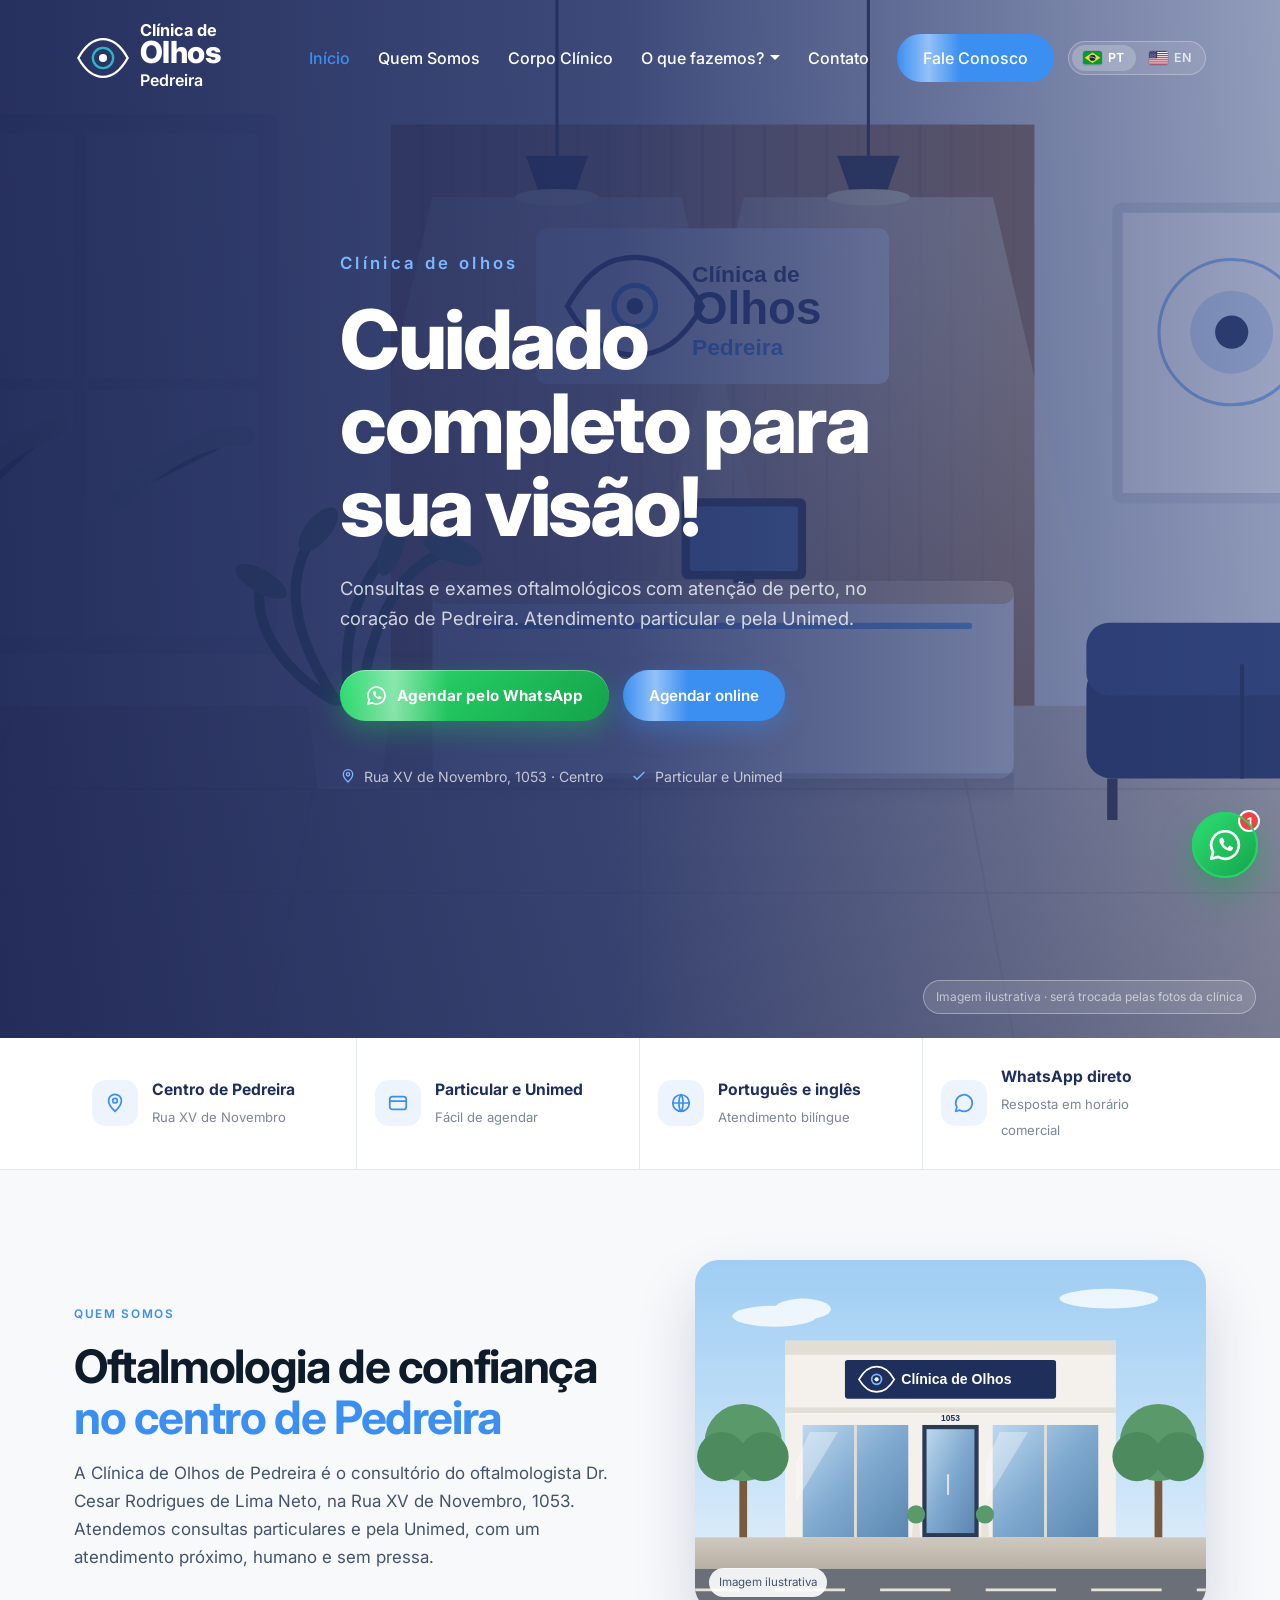
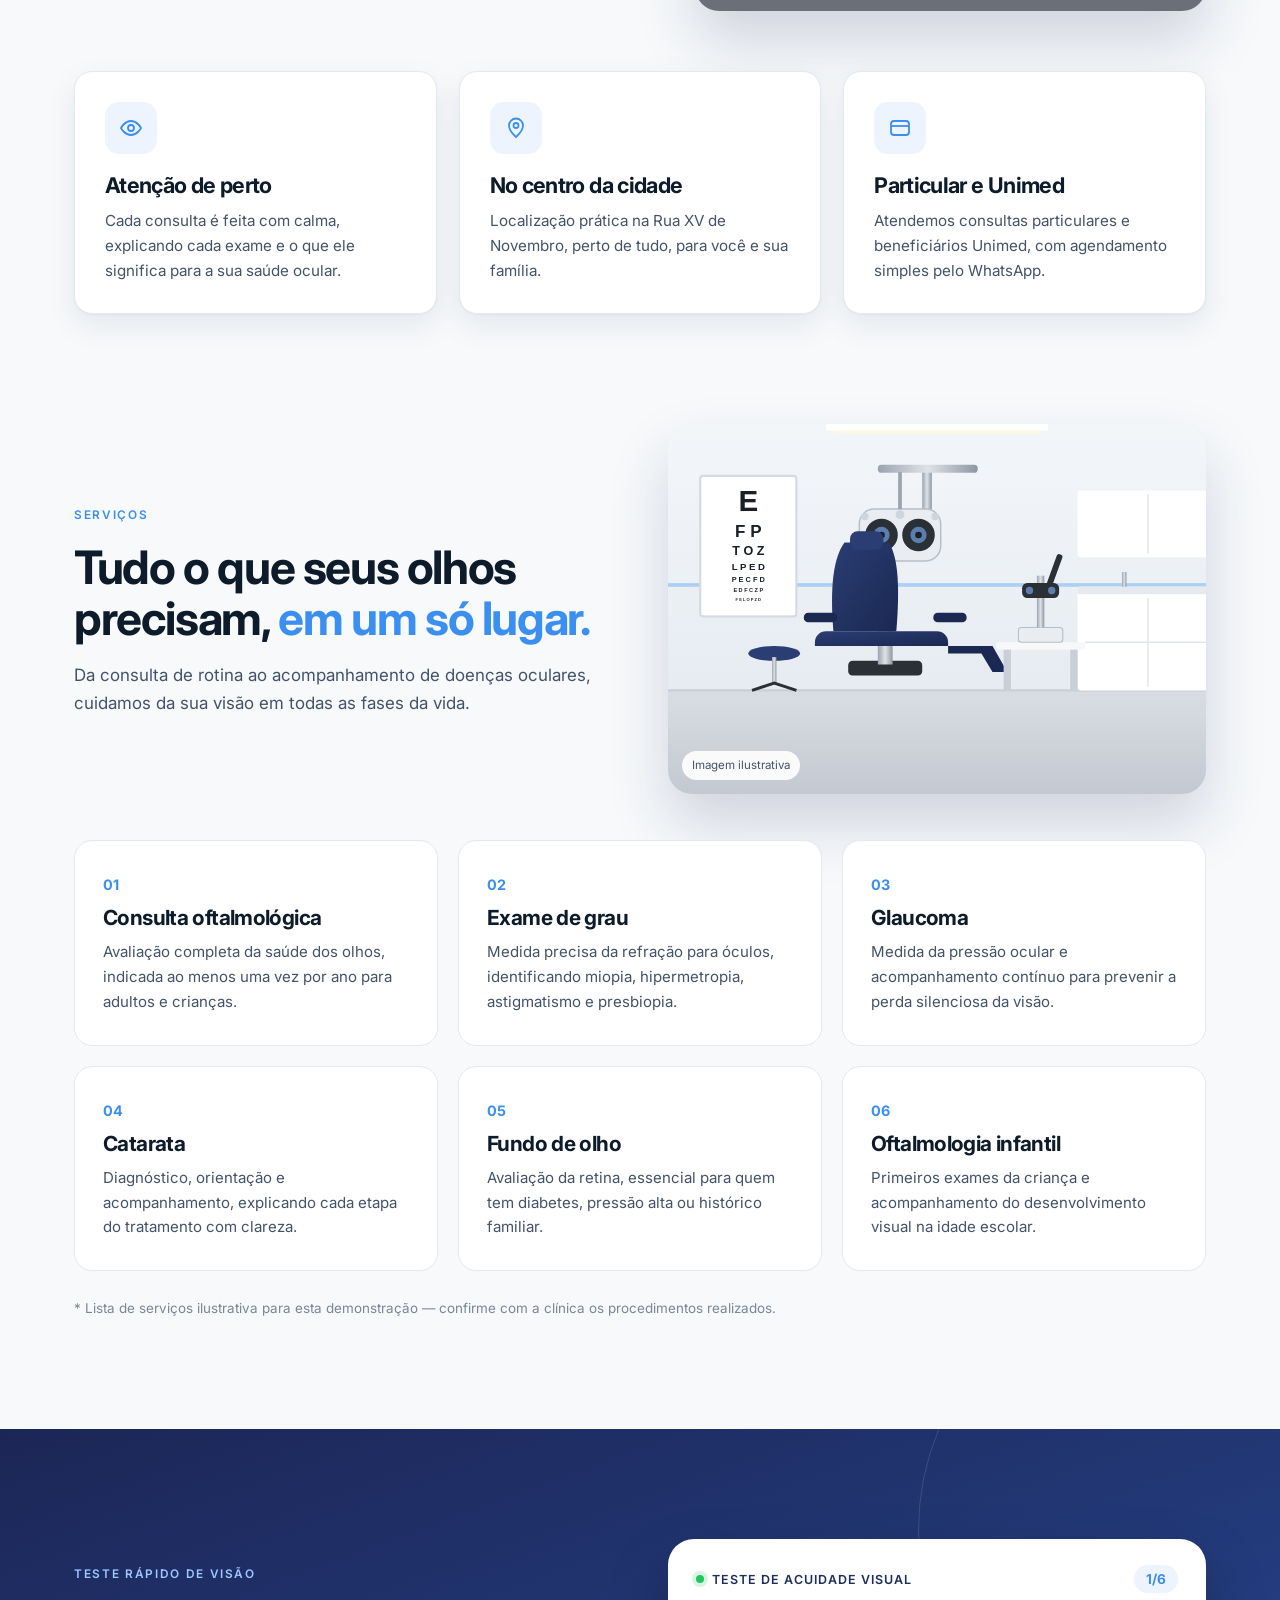
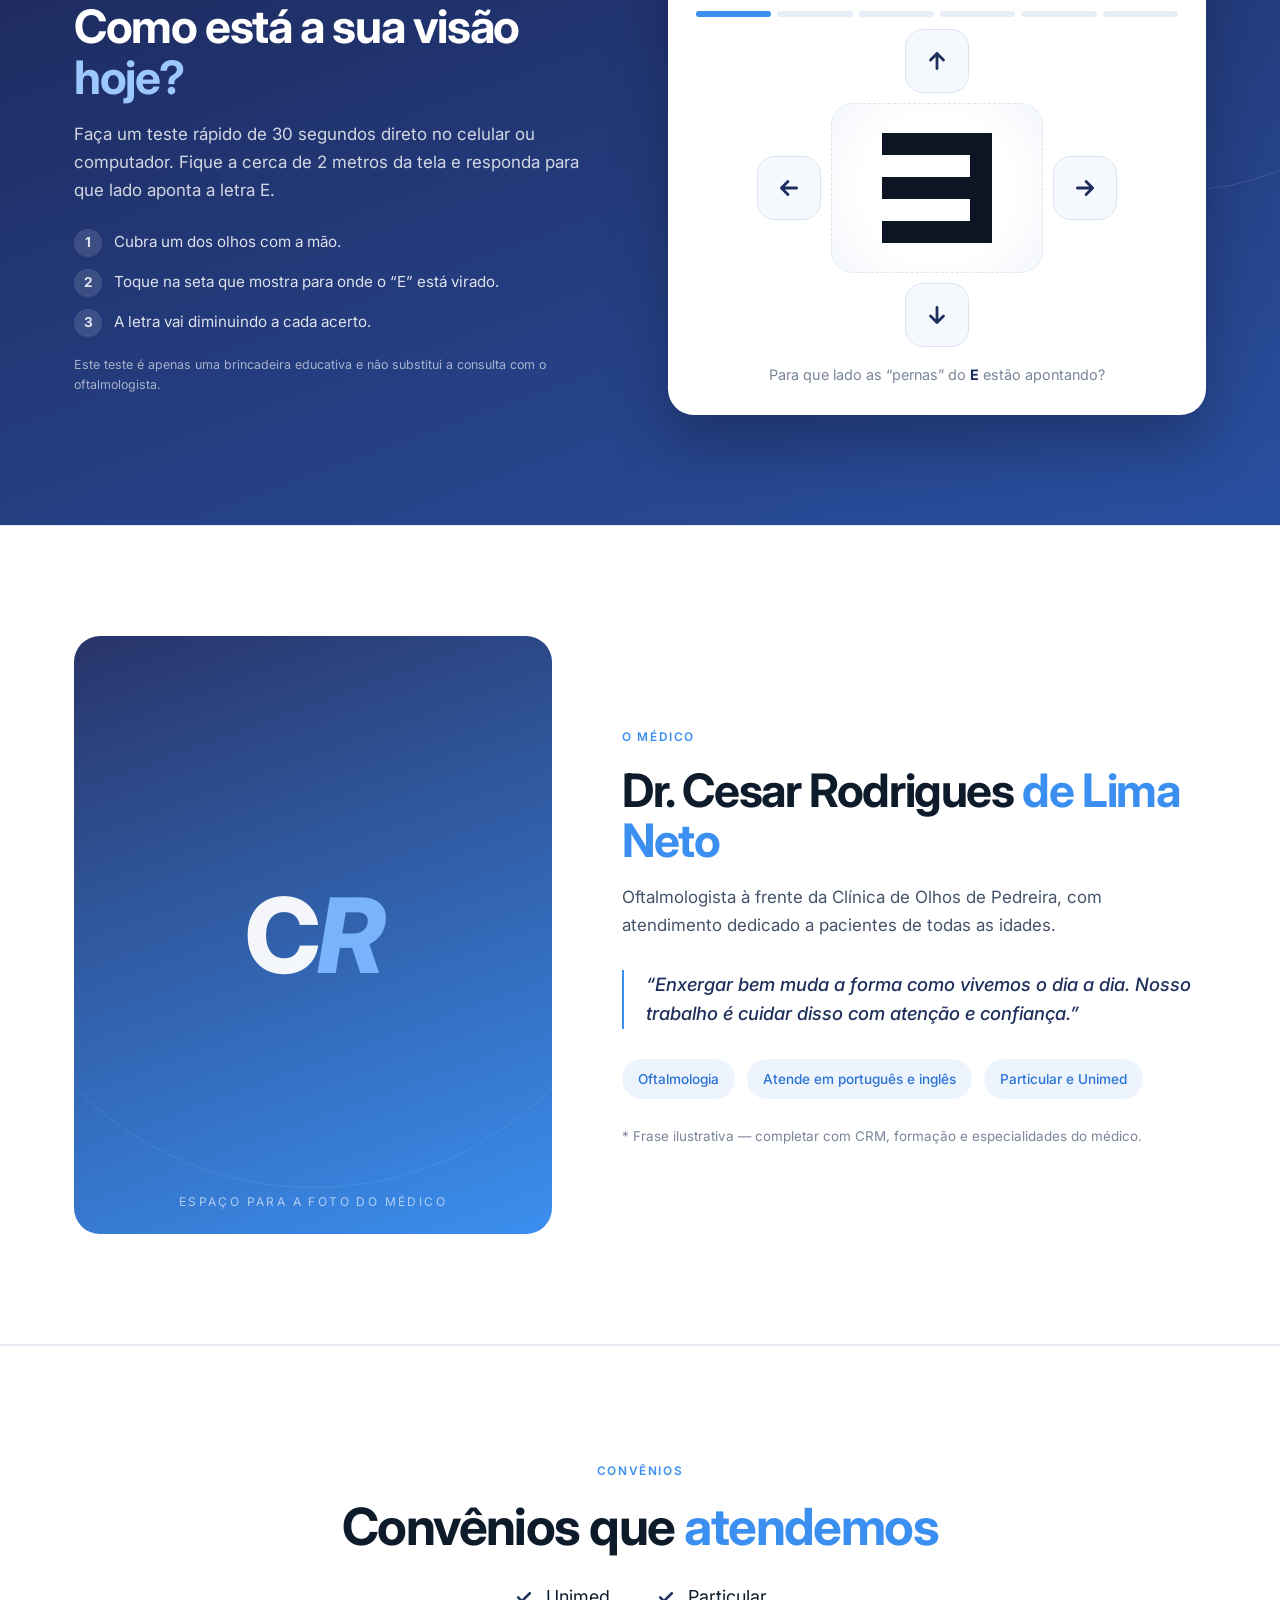
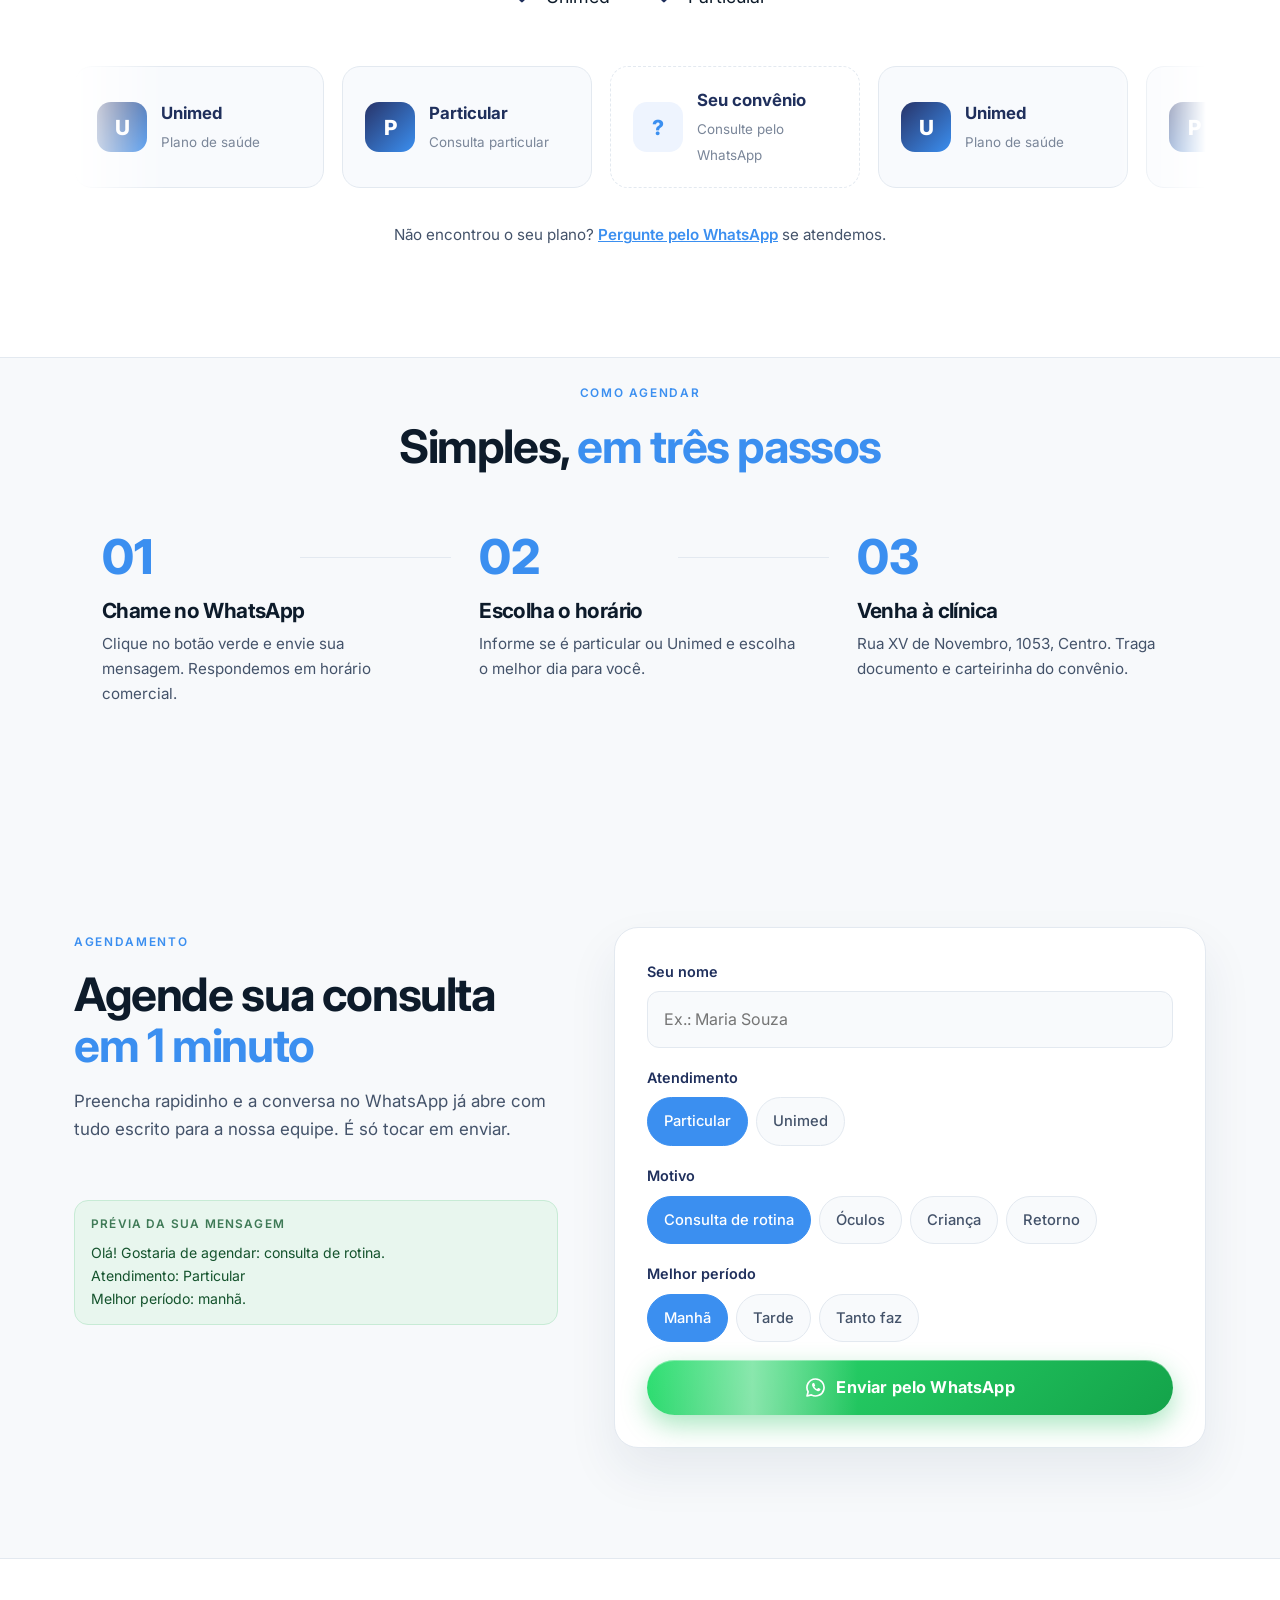
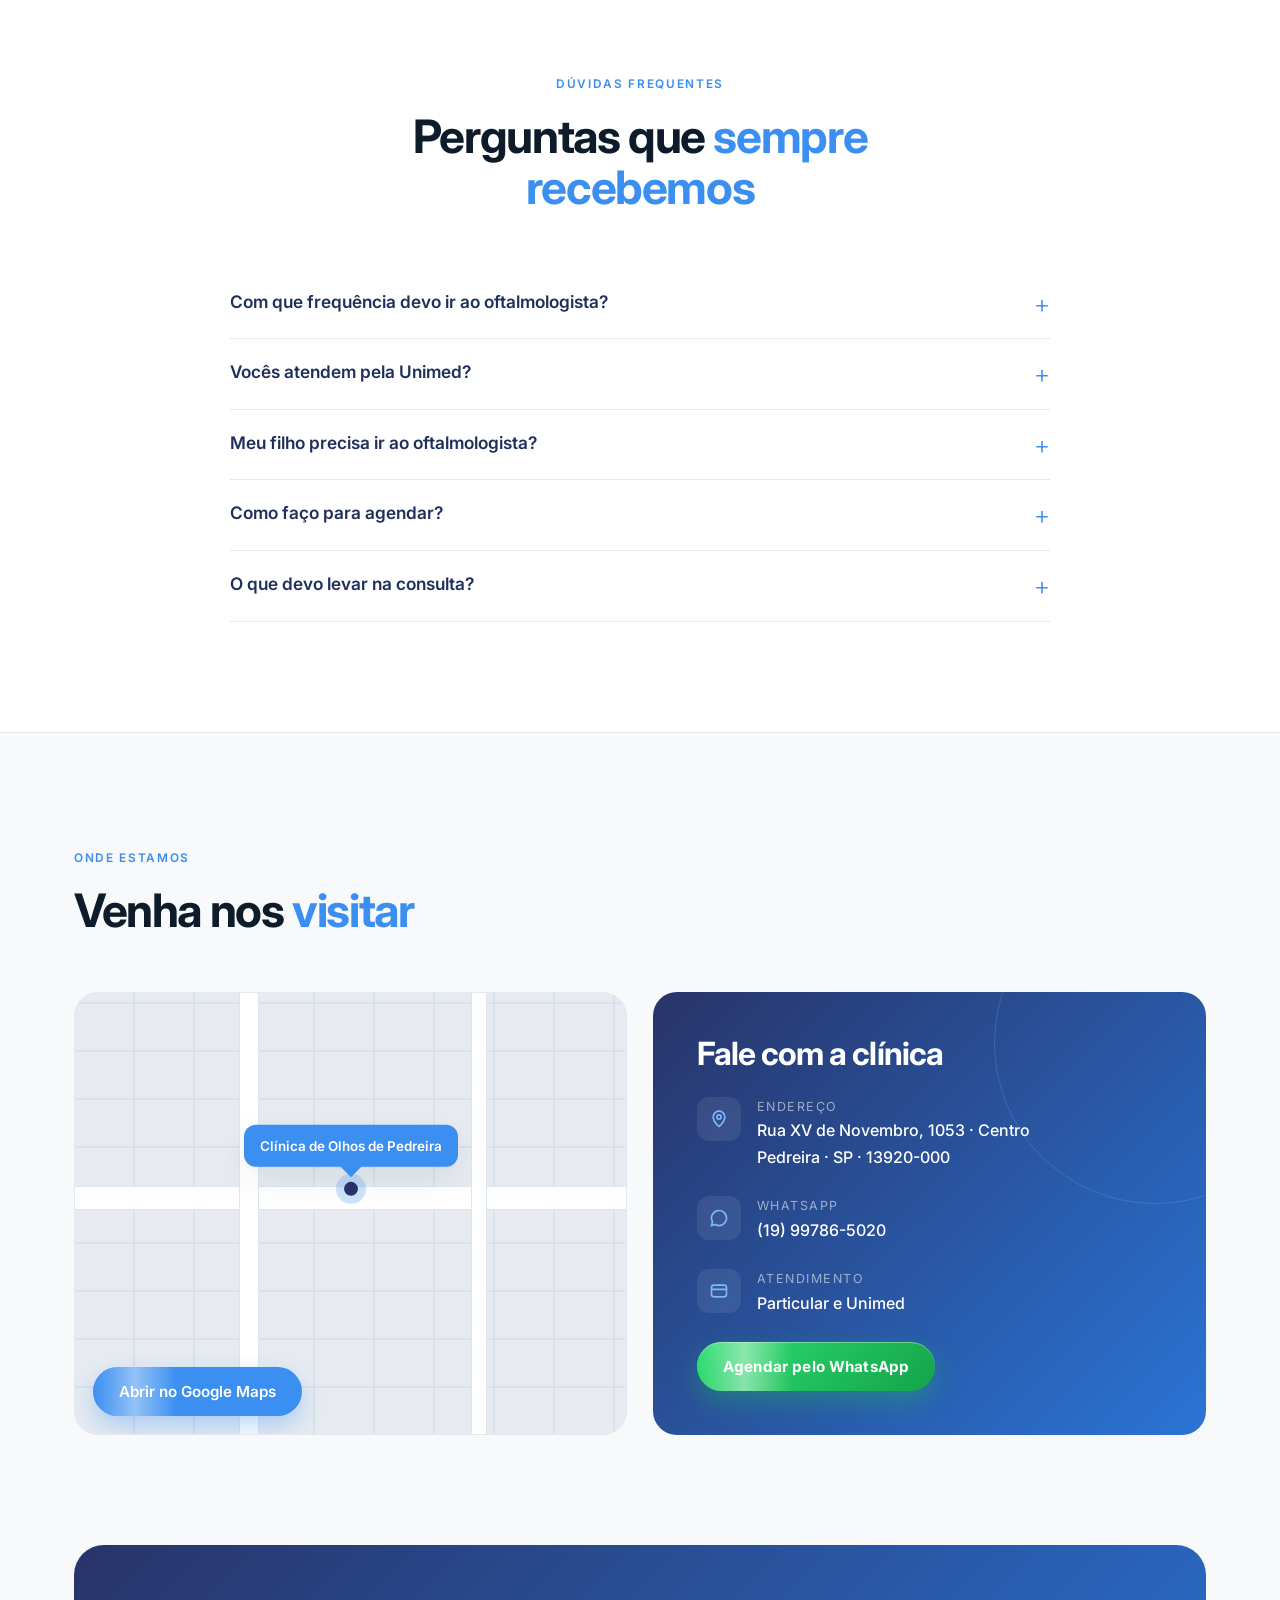
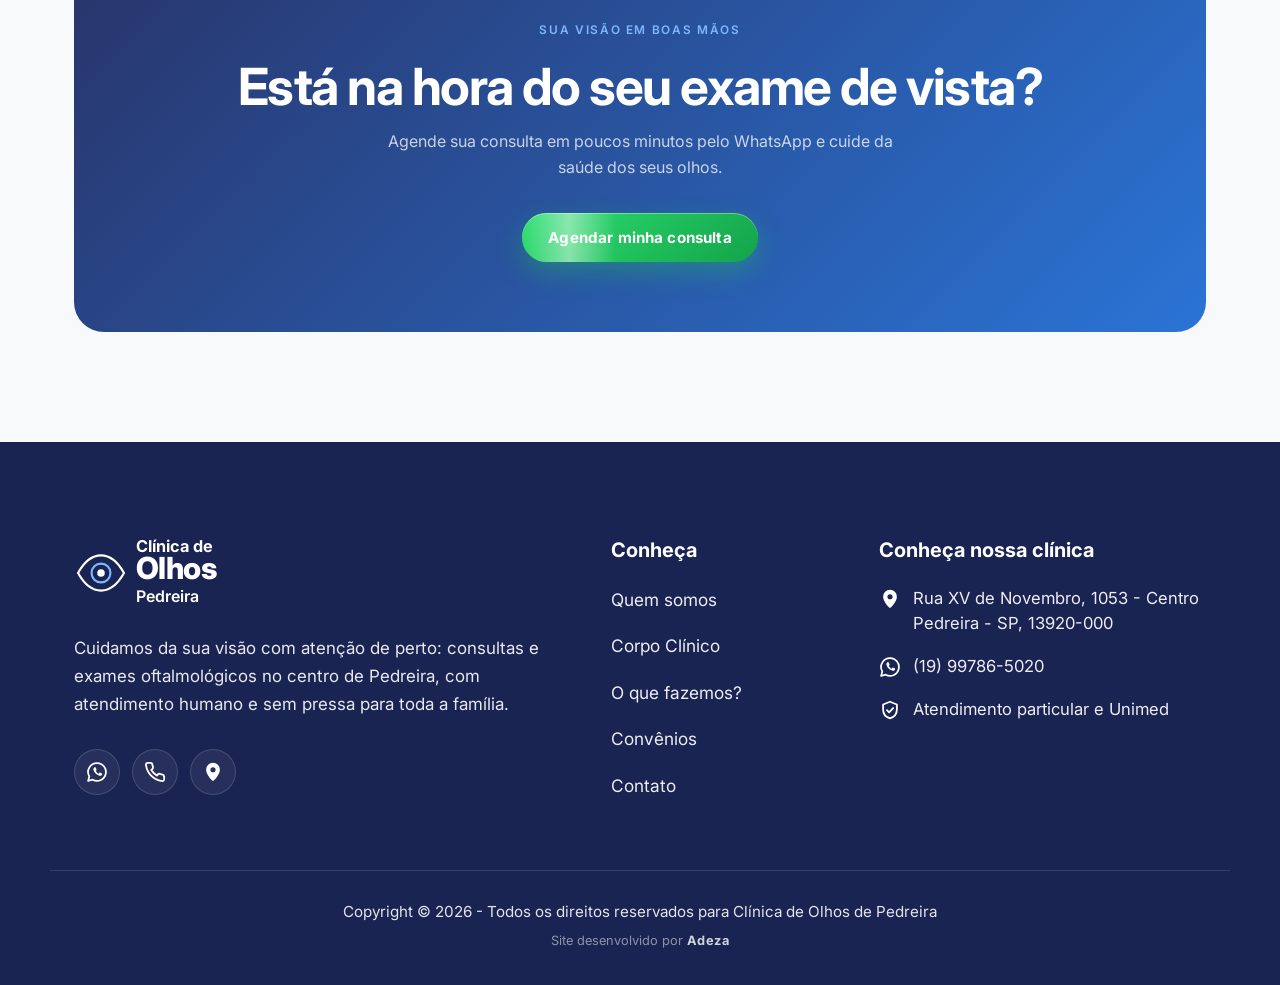
==== commit 634f6209: "Clínica de Olhos de Pedreira: escolha de idioma PT/EN com bandeiras Co-Authored-By: Claude Opus 5.5 " ====
--- a/clinica-olhos-pedreira/index.html
+++ b/clinica-olhos-pedreira/index.html
@@ -602,6 +602,26 @@
   .rd-base{padding:24px 20px 110px}
   .rd-base span{font-size:.85rem}
 }
+
+/* ===== idioma PT / EN ===== */
+.lang{display:inline-flex;align-items:center;gap:2px;padding:3px;border-radius:999px;border:1px solid var(--line);background:#fff}
+.lang button{display:flex;align-items:center;gap:6px;padding:6px 11px;border:0;border-radius:999px;background:transparent;font:600 .78rem/1 var(--sans);letter-spacing:.02em;color:var(--ink-3);cursor:pointer;transition:background .2s,color .2s}
+.lang button:hover{color:var(--navy)}
+.lang button.on{background:#eaf2fe;color:var(--navy)}
+.lang svg{width:19px;height:13.5px;border-radius:2.5px;box-shadow:0 0 0 1px rgba(0,0,0,.08);flex:none}
+header:not(.on) .lang-top{background:rgba(255,255,255,.1);border-color:rgba(255,255,255,.28)}
+header:not(.on) .lang-top button{color:rgba(255,255,255,.75)}
+header:not(.on) .lang-top button:hover{color:#fff}
+header:not(.on) .lang-top button.on{background:rgba(255,255,255,.22);color:#fff}
+.menu .lang-top{margin-left:-14px}
+.menu-mob .lang-mob{align-self:flex-start;margin-top:22px}
+.menu-mob .lang-mob button{padding:7px 12px;font-size:.8rem}
+.menu-mob .lang-mob+.btn{margin-top:18px}
+.menu{gap:28px}
+.menu>a,.menu .dd>span{white-space:nowrap}
+.menu .btn{padding:14px 26px!important}
+@media(max-width:1240px){.menu{gap:20px}.menu>a,.menu .dd>span{font-size:.92rem}.menu .btn{padding:12px 20px!important;font-size:.92rem!important}.menu .lang-top{margin-left:-6px}.lang-top button{padding:6px 9px}}
+@media(max-width:1080px){.menu .dd{display:none}}
 </style>
 </head>
 <body>
@@ -621,6 +641,7 @@
         <li><a href="#servicos">Consultas e exames</a></li><li><a href="#servicos">Glaucoma e catarata</a></li><li><a href="#servicos">Oftalmologia infantil</a></li><li><a href="#teste">Teste de visão</a></li><li><a href="#convenios">Convênios</a></li></ul></div>
       <a href="#contato">Contato</a>
       <a class="btn btn-pri" href="https://wa.me/5519997865020?text=Ol%C3%A1!%20Gostaria%20de%20agendar%20uma%20consulta." target="_blank" rel="noopener">Fale Conosco</a>
+      <div class="lang lang-top" role="group" aria-label="Idioma / Language"><button type="button" data-lang="pt" class="on" aria-pressed="true" lang="pt-BR"><svg viewBox="0 0 28 20" aria-hidden="true"><rect width="28" height="20" fill="#009c3b"/><path d="M14 2.2 25.6 10 14 17.8 2.4 10z" fill="#ffdf00"/><circle cx="14" cy="10" r="4.6" fill="#002776"/><path d="M9.6 9.1c3-.6 6.2.2 8.8 2.2" stroke="#fff" stroke-width="1" fill="none"/></svg><span>PT</span></button><button type="button" data-lang="en" aria-pressed="false" lang="en"><svg viewBox="0 0 28 20" aria-hidden="true"><rect width="28" height="20" fill="#b22234"/><rect y="1.538" width="28" height="1.538" fill="#fff"/><rect y="4.615" width="28" height="1.538" fill="#fff"/><rect y="7.692" width="28" height="1.538" fill="#fff"/><rect y="10.769" width="28" height="1.538" fill="#fff"/><rect y="13.846" width="28" height="1.538" fill="#fff"/><rect y="16.923" width="28" height="1.538" fill="#fff"/><rect width="12" height="10.769" fill="#3c3b6e"/><circle cx="1.40" cy="1.20" r=".42" fill="#fff"/><circle cx="3.50" cy="1.20" r=".42" fill="#fff"/><circle cx="5.60" cy="1.20" r=".42" fill="#fff"/><circle cx="7.70" cy="1.20" r=".42" fill="#fff"/><circle cx="9.80" cy="1.20" r=".42" fill="#fff"/><circle cx="2.45" cy="2.95" r=".42" fill="#fff"/><circle cx="4.55" cy="2.95" r=".42" fill="#fff"/><circle cx="6.65" cy="2.95" r=".42" fill="#fff"/><circle cx="8.75" cy="2.95" r=".42" fill="#fff"/><circle cx="1.40" cy="4.70" r=".42" fill="#fff"/><circle cx="3.50" cy="4.70" r=".42" fill="#fff"/><circle cx="5.60" cy="4.70" r=".42" fill="#fff"/><circle cx="7.70" cy="4.70" r=".42" fill="#fff"/><circle cx="9.80" cy="4.70" r=".42" fill="#fff"/><circle cx="2.45" cy="6.45" r=".42" fill="#fff"/><circle cx="4.55" cy="6.45" r=".42" fill="#fff"/><circle cx="6.65" cy="6.45" r=".42" fill="#fff"/><circle cx="8.75" cy="6.45" r=".42" fill="#fff"/><circle cx="1.40" cy="8.20" r=".42" fill="#fff"/><circle cx="3.50" cy="8.20" r=".42" fill="#fff"/><circle cx="5.60" cy="8.20" r=".42" fill="#fff"/><circle cx="7.70" cy="8.20" r=".42" fill="#fff"/><circle cx="9.80" cy="8.20" r=".42" fill="#fff"/><circle cx="2.45" cy="9.95" r=".42" fill="#fff"/><circle cx="4.55" cy="9.95" r=".42" fill="#fff"/><circle cx="6.65" cy="9.95" r=".42" fill="#fff"/><circle cx="8.75" cy="9.95" r=".42" fill="#fff"/></svg><span>EN</span></button></div>
     </nav>
     <button class="burger" id="burger" aria-label="Abrir menu" aria-expanded="false"><span></span></button>
   </div>
@@ -634,6 +655,7 @@
   <a href="#agendar">Agendar online</a>
   <a href="#duvidas">Dúvidas</a>
   <a href="#contato">Contato</a>
+  <div class="lang lang-mob" role="group" aria-label="Idioma / Language"><button type="button" data-lang="pt" class="on" aria-pressed="true" lang="pt-BR"><svg viewBox="0 0 28 20" aria-hidden="true"><rect width="28" height="20" fill="#009c3b"/><path d="M14 2.2 25.6 10 14 17.8 2.4 10z" fill="#ffdf00"/><circle cx="14" cy="10" r="4.6" fill="#002776"/><path d="M9.6 9.1c3-.6 6.2.2 8.8 2.2" stroke="#fff" stroke-width="1" fill="none"/></svg><span>PT</span></button><button type="button" data-lang="en" aria-pressed="false" lang="en"><svg viewBox="0 0 28 20" aria-hidden="true"><rect width="28" height="20" fill="#b22234"/><rect y="1.538" width="28" height="1.538" fill="#fff"/><rect y="4.615" width="28" height="1.538" fill="#fff"/><rect y="7.692" width="28" height="1.538" fill="#fff"/><rect y="10.769" width="28" height="1.538" fill="#fff"/><rect y="13.846" width="28" height="1.538" fill="#fff"/><rect y="16.923" width="28" height="1.538" fill="#fff"/><rect width="12" height="10.769" fill="#3c3b6e"/><circle cx="1.40" cy="1.20" r=".42" fill="#fff"/><circle cx="3.50" cy="1.20" r=".42" fill="#fff"/><circle cx="5.60" cy="1.20" r=".42" fill="#fff"/><circle cx="7.70" cy="1.20" r=".42" fill="#fff"/><circle cx="9.80" cy="1.20" r=".42" fill="#fff"/><circle cx="2.45" cy="2.95" r=".42" fill="#fff"/><circle cx="4.55" cy="2.95" r=".42" fill="#fff"/><circle cx="6.65" cy="2.95" r=".42" fill="#fff"/><circle cx="8.75" cy="2.95" r=".42" fill="#fff"/><circle cx="1.40" cy="4.70" r=".42" fill="#fff"/><circle cx="3.50" cy="4.70" r=".42" fill="#fff"/><circle cx="5.60" cy="4.70" r=".42" fill="#fff"/><circle cx="7.70" cy="4.70" r=".42" fill="#fff"/><circle cx="9.80" cy="4.70" r=".42" fill="#fff"/><circle cx="2.45" cy="6.45" r=".42" fill="#fff"/><circle cx="4.55" cy="6.45" r=".42" fill="#fff"/><circle cx="6.65" cy="6.45" r=".42" fill="#fff"/><circle cx="8.75" cy="6.45" r=".42" fill="#fff"/><circle cx="1.40" cy="8.20" r=".42" fill="#fff"/><circle cx="3.50" cy="8.20" r=".42" fill="#fff"/><circle cx="5.60" cy="8.20" r=".42" fill="#fff"/><circle cx="7.70" cy="8.20" r=".42" fill="#fff"/><circle cx="9.80" cy="8.20" r=".42" fill="#fff"/><circle cx="2.45" cy="9.95" r=".42" fill="#fff"/><circle cx="4.55" cy="9.95" r=".42" fill="#fff"/><circle cx="6.65" cy="9.95" r=".42" fill="#fff"/><circle cx="8.75" cy="9.95" r=".42" fill="#fff"/></svg><span>EN</span></button></div>
   <a class="btn btn-wa" href="https://wa.me/5519997865020?text=Ol%C3%A1!%20Gostaria%20de%20agendar%20uma%20consulta." target="_blank" rel="noopener">Agendar pelo WhatsApp</a>
   <small>Rua XV de Novembro, 1053 · Centro · Pedreira/SP<br>Particular e Unimed</small>
 </nav>
@@ -932,7 +954,7 @@
   window.addEventListener('scroll',f,{passive:true});f();
   var bg=document.getElementById('burger');
   function fecha(){document.body.classList.remove('aberto');bg.setAttribute('aria-expanded','false');document.body.style.overflow=''}
-  bg.addEventListener('click',function(){var a=document.body.classList.toggle('aberto');bg.setAttribute('aria-expanded',a);bg.setAttribute('aria-label',a?'Fechar menu':'Abrir menu');document.body.style.overflow=a?'hidden':''});
+  bg.addEventListener('click',function(){var a=document.body.classList.toggle('aberto');bg.setAttribute('aria-expanded',a);bg.setAttribute('aria-label',(window.T||String)(a?'Fechar menu':'Abrir menu'));document.body.style.overflow=a?'hidden':''});
   document.querySelectorAll('#menuMob a').forEach(function(a){a.addEventListener('click',fecha)});
   var els=document.querySelectorAll('.rev');
   if(!('IntersectionObserver' in window)){els.forEach(function(e){e.classList.add('vis')});return}
@@ -973,12 +995,45 @@
   /* agendamento */
   var f=document.getElementById('formAg'),nome=document.getElementById('aNome'),erro=document.getElementById('aErro'),prev=document.getElementById('aPrevia');
   function val(n){var e=f.querySelector('input[name='+n+']:checked');return e?e.value:''}
-  function msg(){var nm=nome.value.trim();return 'Olá! '+(nm?'Meu nome é '+nm+'. ':'')+'Gostaria de agendar: '+val('mot').toLowerCase()+'.\nAtendimento: '+val('conv')+'\nMelhor período: '+val('per')+'.'}
+  function msg(){var nm=nome.value.trim(),T=window.T||function(x){return x};if(window.LANG==='en')return 'Hello! '+(nm?'My name is '+nm+'. ':'')+'I would like to book: '+T(val('mot')).toLowerCase()+'.\nCoverage: '+T(val('conv'))+'\nBest time: '+T(val('per'))+'.';return 'Olá! '+(nm?'Meu nome é '+nm+'. ':'')+'Gostaria de agendar: '+val('mot').toLowerCase()+'.\nAtendimento: '+val('conv')+'\nMelhor período: '+val('per')+'.'}
   function atu(){prev.innerHTML='<small>Prévia da sua mensagem</small>';prev.appendChild(document.createTextNode(msg()))}
-  f.addEventListener('input',function(){if(nome.value.trim())erro.style.display='none';atu()});f.addEventListener('change',atu);atu();
+  f.addEventListener('input',function(){if(nome.value.trim())erro.style.display='none';atu()});f.addEventListener('change',atu);document.addEventListener('idioma',atu);atu();
   f.addEventListener('submit',function(e){e.preventDefault();if(!nome.value.trim()){erro.style.display='block';nome.focus();return}
     var a=document.createElement('a');a.href='https://wa.me/5519997865020?text='+encodeURIComponent(msg());a.target='_blank';a.rel='noopener';document.body.appendChild(a);a.click();a.remove()});
 })();
 </script>
+<script>
+/* idioma: português / inglês */
+(function(){
+  var D={"Início": "Home", "Quem Somos": "About Us", "Corpo Clínico": "Medical Team", "O que fazemos?": "What we do", "Consultas e exames": "Consultations and exams", "Glaucoma e catarata": "Glaucoma and cataract", "Oftalmologia infantil": "Pediatric eye care", "Teste de visão": "Vision test", "Convênios": "Health plans", "Contato": "Contact", "Fale Conosco": "Contact Us", "O que fazemos": "What we do", "Agendar online": "Book online", "Dúvidas": "FAQ", "Agendar pelo WhatsApp": "Book via WhatsApp", "Particular e Unimed": "Private and Unimed", "Clínica de olhos": "Eye clinic", "Cuidado completo para sua visão!": "Complete care for your vision!", "Consultas e exames oftalmológicos com atenção de perto, no coração de Pedreira. Atendimento particular e pela Unimed.": "Eye consultations and exams with close, personal attention in the heart of Pedreira. Private patients and Unimed members welcome.", "Imagem ilustrativa · será trocada pelas fotos da clínica": "Illustrative image · will be replaced with photos of the clinic", "Centro de Pedreira": "Downtown Pedreira", "Fácil de agendar": "Easy to book", "Português e inglês": "Portuguese and English", "Atendimento bilíngue": "Bilingual care", "WhatsApp direto": "Direct WhatsApp", "Resposta em horário comercial": "Replies during business hours", "Quem somos": "About us", "Oftalmologia de confiança": "Trusted eye care", "no centro de Pedreira": "in downtown Pedreira", "A Clínica de Olhos de Pedreira é o consultório do oftalmologista Dr. Cesar Rodrigues de Lima Neto, na Rua XV de Novembro, 1053. Atendemos consultas particulares e pela Unimed, com um atendimento próximo, humano e sem pressa.": "Clínica de Olhos de Pedreira is the practice of ophthalmologist Dr. Cesar Rodrigues de Lima Neto, at Rua XV de Novembro, 1053. We see private patients and Unimed members, with close, caring and unhurried service.", "Imagem ilustrativa": "Illustrative image", "Atenção de perto": "Close attention", "Cada consulta é feita com calma, explicando cada exame e o que ele significa para a sua saúde ocular.": "Every appointment is unhurried, and we explain each exam and what it means for your eye health.", "No centro da cidade": "Downtown", "Localização prática na Rua XV de Novembro, perto de tudo, para você e sua família.": "A convenient location on Rua XV de Novembro, close to everything, for you and your family.", "Atendemos consultas particulares e beneficiários Unimed, com agendamento simples pelo WhatsApp.": "We see private patients and Unimed members, with simple booking via WhatsApp.", "Serviços": "Services", "Tudo o que seus olhos precisam,": "Everything your eyes need,", "em um só lugar.": "all in one place.", "Da consulta de rotina ao acompanhamento de doenças oculares, cuidamos da sua visão em todas as fases da vida.": "From routine check-ups to the follow-up of eye conditions, we care for your vision at every stage of life.", "Consulta oftalmológica": "Eye consultation", "Avaliação completa da saúde dos olhos, indicada ao menos uma vez por ano para adultos e crianças.": "A complete eye health assessment, recommended at least once a year for adults and children.", "Exame de grau": "Prescription exam", "Medida precisa da refração para óculos, identificando miopia, hipermetropia, astigmatismo e presbiopia.": "Accurate refraction measurement for glasses, detecting nearsightedness, farsightedness, astigmatism and presbyopia.", "Medida da pressão ocular e acompanhamento contínuo para prevenir a perda silenciosa da visão.": "Eye pressure measurement and ongoing monitoring to prevent silent vision loss.", "Catarata": "Cataract", "Diagnóstico, orientação e acompanhamento, explicando cada etapa do tratamento com clareza.": "Diagnosis, guidance and follow-up, explaining every step of the treatment clearly.", "Fundo de olho": "Retinal exam", "Avaliação da retina, essencial para quem tem diabetes, pressão alta ou histórico familiar.": "Retina assessment, essential for people with diabetes, high blood pressure or a family history.", "Primeiros exames da criança e acompanhamento do desenvolvimento visual na idade escolar.": "A child's first eye exams and monitoring of visual development through school age.", "Deslize para ver todos": "Swipe to see all", "* Lista de serviços ilustrativa para esta demonstração — confirme com a clínica os procedimentos realizados.": "* Illustrative list of services for this demo — confirm the procedures offered with the clinic.", "Teste rápido de visão": "Quick vision test", "Como está a sua visão": "How is your vision", "hoje?": "today?", "Faça um teste rápido de 30 segundos direto no celular ou computador. Fique a cerca de 2 metros da tela e responda para que lado aponta a letra E.": "Take a quick 30-second test right on your phone or computer. Stand about 2 meters from the screen and tell us which way the letter E is pointing.", "Cubra um dos olhos com a mão.": "Cover one eye with your hand.", "Toque na seta que mostra para onde o “E” está virado.": "Tap the arrow that shows which way the “E” is facing.", "A letra vai diminuindo a cada acerto.": "The letter gets smaller with each right answer.", "Este teste é apenas uma brincadeira educativa e não substitui a consulta com o oftalmologista.": "This test is just a fun educational tool and does not replace a visit to the ophthalmologist.", "Teste de acuidade visual": "Visual acuity test", "Para que lado as “pernas” do": "Which way are the “legs” of the", "estão apontando?": "pointing?", "Agendar consulta": "Book an appointment", "Refazer teste": "Retake test", "Espaço para a foto do médico": "Space for the doctor's photo", "O médico": "The doctor", "Oftalmologista à frente da Clínica de Olhos de Pedreira, com atendimento dedicado a pacientes de todas as idades.": "Ophthalmologist leading Clínica de Olhos de Pedreira, with dedicated care for patients of all ages.", "“Enxergar bem muda a forma como vivemos o dia a dia. Nosso trabalho é cuidar disso com atenção e confiança.”": "“Seeing well changes the way we live every day. Our job is to take care of that with attention and trust.”", "Oftalmologia": "Ophthalmology", "Atende em português e inglês": "Sees patients in Portuguese and English", "* Frase ilustrativa — completar com CRM, formação e especialidades do médico.": "* Illustrative quote — add the doctor's CRM license, education and specialties.", "Convênios que": "Health plans", "atendemos": "we accept", "Particular": "Private", "Plano de saúde": "Health plan", "Consulta particular": "Private appointment", "Seu convênio": "Your health plan", "Consulte pelo WhatsApp": "Ask us on WhatsApp", "Não encontrou o seu plano?": "Didn't find your plan?", "Pergunte pelo WhatsApp": "Ask us on WhatsApp", "se atendemos.": "if we accept it.", "Como agendar": "How to book", "Simples,": "Simple,", "em três passos": "in three steps", "Chame no WhatsApp": "Message us on WhatsApp", "Clique no botão verde e envie sua mensagem. Respondemos em horário comercial.": "Tap the green button and send your message. We reply during business hours.", "Escolha o horário": "Choose a time", "Informe se é particular ou Unimed e escolha o melhor dia para você.": "Tell us if you are a private patient or a Unimed member and choose the best day for you.", "Venha à clínica": "Come to the clinic", "Rua XV de Novembro, 1053, Centro. Traga documento e carteirinha do convênio.": "Rua XV de Novembro, 1053, Downtown. Bring an ID and your health plan card.", "Agendamento": "Booking", "Agende sua consulta": "Book your appointment", "em 1 minuto": "in 1 minute", "Preencha rapidinho e a conversa no WhatsApp já abre com tudo escrito para a nossa equipe. É só tocar em enviar.": "Fill it in quickly and the WhatsApp chat opens with everything already written for our team. Just tap send.", "Prévia da sua mensagem": "Message preview", "Seu nome": "Your name", "Digite seu nome para continuar.": "Enter your name to continue.", "Atendimento": "Coverage", "Motivo": "Reason", "Consulta de rotina": "Routine check-up", "Óculos": "Glasses", "Criança": "Child", "Retorno": "Follow-up", "Melhor período": "Best time", "Manhã": "Morning", "Tarde": "Afternoon", "Tanto faz": "Any time", "Enviar pelo WhatsApp": "Send via WhatsApp", "Dúvidas frequentes": "Frequently asked questions", "Perguntas que": "Questions we", "sempre recebemos": "always get", "Com que frequência devo ir ao oftalmologista?": "How often should I see an ophthalmologist?", "Para a maioria dos adultos, uma consulta por ano é o recomendado. Quem usa óculos, tem diabetes, pressão alta ou histórico de glaucoma na família pode precisar de acompanhamento mais frequente.": "For most adults, one visit a year is recommended. People who wear glasses, have diabetes, high blood pressure or a family history of glaucoma may need more frequent check-ups.", "Vocês atendem pela Unimed?": "Do you accept Unimed?", "Sim. Atendemos beneficiários Unimed e também consultas particulares. Ao agendar, informe o seu plano.": "Yes. We see Unimed members as well as private patients. When booking, just tell us your plan.", "Meu filho precisa ir ao oftalmologista?": "Does my child need to see an ophthalmologist?", "Sim. O exame nos primeiros anos e antes da idade escolar ajuda a identificar cedo problemas que podem atrapalhar o aprendizado.": "Yes. An exam in the early years and before school age helps catch problems early that could get in the way of learning.", "Como faço para agendar?": "How do I book?", "É só chamar no WhatsApp pelo botão desta página. Nossa equipe confirma o melhor horário para você.": "Just message us on WhatsApp using the button on this page. Our team will confirm the best time for you.", "O que devo levar na consulta?": "What should I bring to my appointment?", "Documento com foto, carteirinha do convênio (se for o caso), seus óculos atuais e, se tiver, exames anteriores.": "A photo ID, your health plan card (if applicable), your current glasses and any previous exams you have.", "Onde estamos": "Where we are", "Venha nos": "Come", "visitar": "visit us", "Abrir no Google Maps": "Open in Google Maps", "Fale com a clínica": "Talk to the clinic", "Endereço": "Address", "Sua visão em boas mãos": "Your vision in good hands", "Está na hora do seu exame de vista?": "Is it time for your eye exam?", "Agende sua consulta em poucos minutos pelo WhatsApp e cuide da saúde dos seus olhos.": "Book your appointment in just a few minutes on WhatsApp and take care of your eye health.", "Agendar minha consulta": "Book my appointment", "Cuidamos da sua visão com atenção de perto: consultas e exames oftalmológicos no centro de Pedreira, com atendimento humano e sem pressa para toda a família.": "We care for your vision with close attention: eye consultations and exams in downtown Pedreira, with caring, unhurried service for the whole family.", "Conheça": "Explore", "Conheça nossa clínica": "Visit our clinic", "Atendimento particular e Unimed": "Private care and Unimed", "Copyright © 2026 - Todos os direitos reservados para Clínica de Olhos de Pedreira": "Copyright © 2026 - All rights reserved to Clínica de Olhos de Pedreira", "Site desenvolvido por": "Website by", "Ligar": "Call", "online agora": "online now", "Olá! 👋": "Hi! 👋", "Posso ajudar a agendar sua consulta?": "Can I help you book your appointment?", "Conversar no WhatsApp": "Chat on WhatsApp", "Resultado": "Result", "Excelente!": "Excellent!", "Você chegou ao último nível. Mesmo enxergando bem, o ideal é fazer uma consulta por ano.": "You reached the last level. Even if you see well, it is best to have an eye exam once a year.", "Bom resultado!": "Good result!", "Vale fazer um exame completo para conferir se o seu grau está em dia.": "It is worth having a complete exam to check that your prescription is up to date.", "Hora de um exame de vista": "Time for an eye exam", "Seu resultado sugere que vale avaliar a sua visão com o oftalmologista.": "Your result suggests it is worth having your vision checked by an ophthalmologist.", "Exame de grau / óculos": "Prescription exam / glasses", "Consulta para criança": "Child appointment", "manhã": "morning", "tarde": "afternoon", "qualquer horário": "any time", "Olá! Gostaria de agendar uma consulta.": "Hello! I would like to book an appointment.", "Olá! Vocês atendem o meu convênio?": "Hello! Do you accept my health plan?", "Abrir menu": "Open menu", "Fechar menu": "Close menu", "Fachada da clínica (ilustração)": "Clinic front (illustration)", "Consultório oftalmológico (ilustração)": "Eye exam room (illustration)", "Para cima": "Up", "Para a esquerda": "Left", "Letra E": "Letter E", "Para a direita": "Right", "Para baixo": "Down", "Convênios atendidos: Unimed e particular": "Accepted plans: Unimed and private", "Ex.: Maria Souza": "E.g.: Maria Souza", "Clínica de Olhos de Pedreira, voltar ao início": "Clínica de Olhos de Pedreira, back to top", "Ver no mapa": "View on map", "Fale com a clínica no WhatsApp": "Talk to the clinic on WhatsApp", "Fechar": "Close", "Abrir conversa no WhatsApp": "Open WhatsApp chat", "Anterior": "Previous", "Próximo": "Next"};
+  window.LANG='pt';window.T=function(x){return (window.LANG==='en'&&D[x])||x};
+  var ATR=['placeholder','aria-label','title','alt'],tx=new Map(),at=new Map(),hr=new Map(),aplicando=false;
+  function nz(v){return v.replace(/\s+/g,' ').trim()}
+  function txt(n){var p=n.parentElement;if(!p||/^(SCRIPT|STYLE)$/.test(p.tagName)||p.closest('.lang'))return;
+    var raw=tx.has(n)?tx.get(n):n.nodeValue,k=nz(raw);if(!k||!D[k])return;
+    tx.set(n,raw);n.nodeValue=raw.match(/^\s*/)[0]+D[k]+raw.match(/\s*$/)[0]}
+  function el(e){if(e.closest&&e.closest('.lang'))return;
+    ATR.forEach(function(a){if(!e.hasAttribute(a))return;var m=at.get(e)||{},o=a in m?m[a]:e.getAttribute(a);if(D[o]){m[a]=o;at.set(e,m);e.setAttribute(a,D[o])}});
+    if(e.tagName==='A'&&/wa\.me\//.test(e.getAttribute('href')||'')){var h=hr.has(e)?hr.get(e):e.getAttribute('href'),i=h.indexOf('text=');
+      if(i>-1){var t=decodeURIComponent(h.slice(i+5).split('&')[0]);if(D[t]){hr.set(e,h);e.setAttribute('href',h.slice(0,i+5)+encodeURIComponent(D[t]))}}}}
+  function varre(raiz){if(raiz.nodeType===3){txt(raiz);return}if(raiz.nodeType!==1)return;el(raiz);
+    var w=document.createTreeWalker(raiz,NodeFilter.SHOW_TEXT),n;while(n=w.nextNode())txt(n);
+    raiz.querySelectorAll('*').forEach(el)}
+  function volta(){tx.forEach(function(raw,n){n.nodeValue=raw});at.forEach(function(m,e){for(var a in m)e.setAttribute(a,m[a])});hr.forEach(function(h,e){e.setAttribute('href',h)});tx.clear();at.clear();hr.clear()}
+  var obs=new MutationObserver(function(ms){if(window.LANG!=='en'||aplicando)return;aplicando=true;
+    ms.forEach(function(m){if(m.type==='characterData')txt(m.target);else m.addedNodes.forEach(varre)});obs.takeRecords();aplicando=false});
+  function usa(l,salvar){window.LANG=l;aplicando=true;
+    if(l==='en')varre(document.body);else volta();
+    obs.takeRecords();aplicando=false;
+    document.documentElement.lang=l==='en'?'en':'pt-BR';
+    document.querySelectorAll('.lang button').forEach(function(b){var on=b.dataset.lang===l;b.classList.toggle('on',on);b.setAttribute('aria-pressed',on)});
+    if(salvar)try{localStorage.setItem('idioma-clinica',l)}catch(e){}
+    document.dispatchEvent(new Event('idioma'))}
+  obs.observe(document.body,{childList:true,subtree:true,characterData:true});
+  document.querySelectorAll('.lang button').forEach(function(b){b.addEventListener('click',function(){if(b.dataset.lang!==window.LANG)usa(b.dataset.lang,true)})});
+  var salvo=null;try{salvo=localStorage.getItem('idioma-clinica')}catch(e){}
+  if(salvo==='en')usa('en',false);
+})();
+</script>
 </body>
 </html>
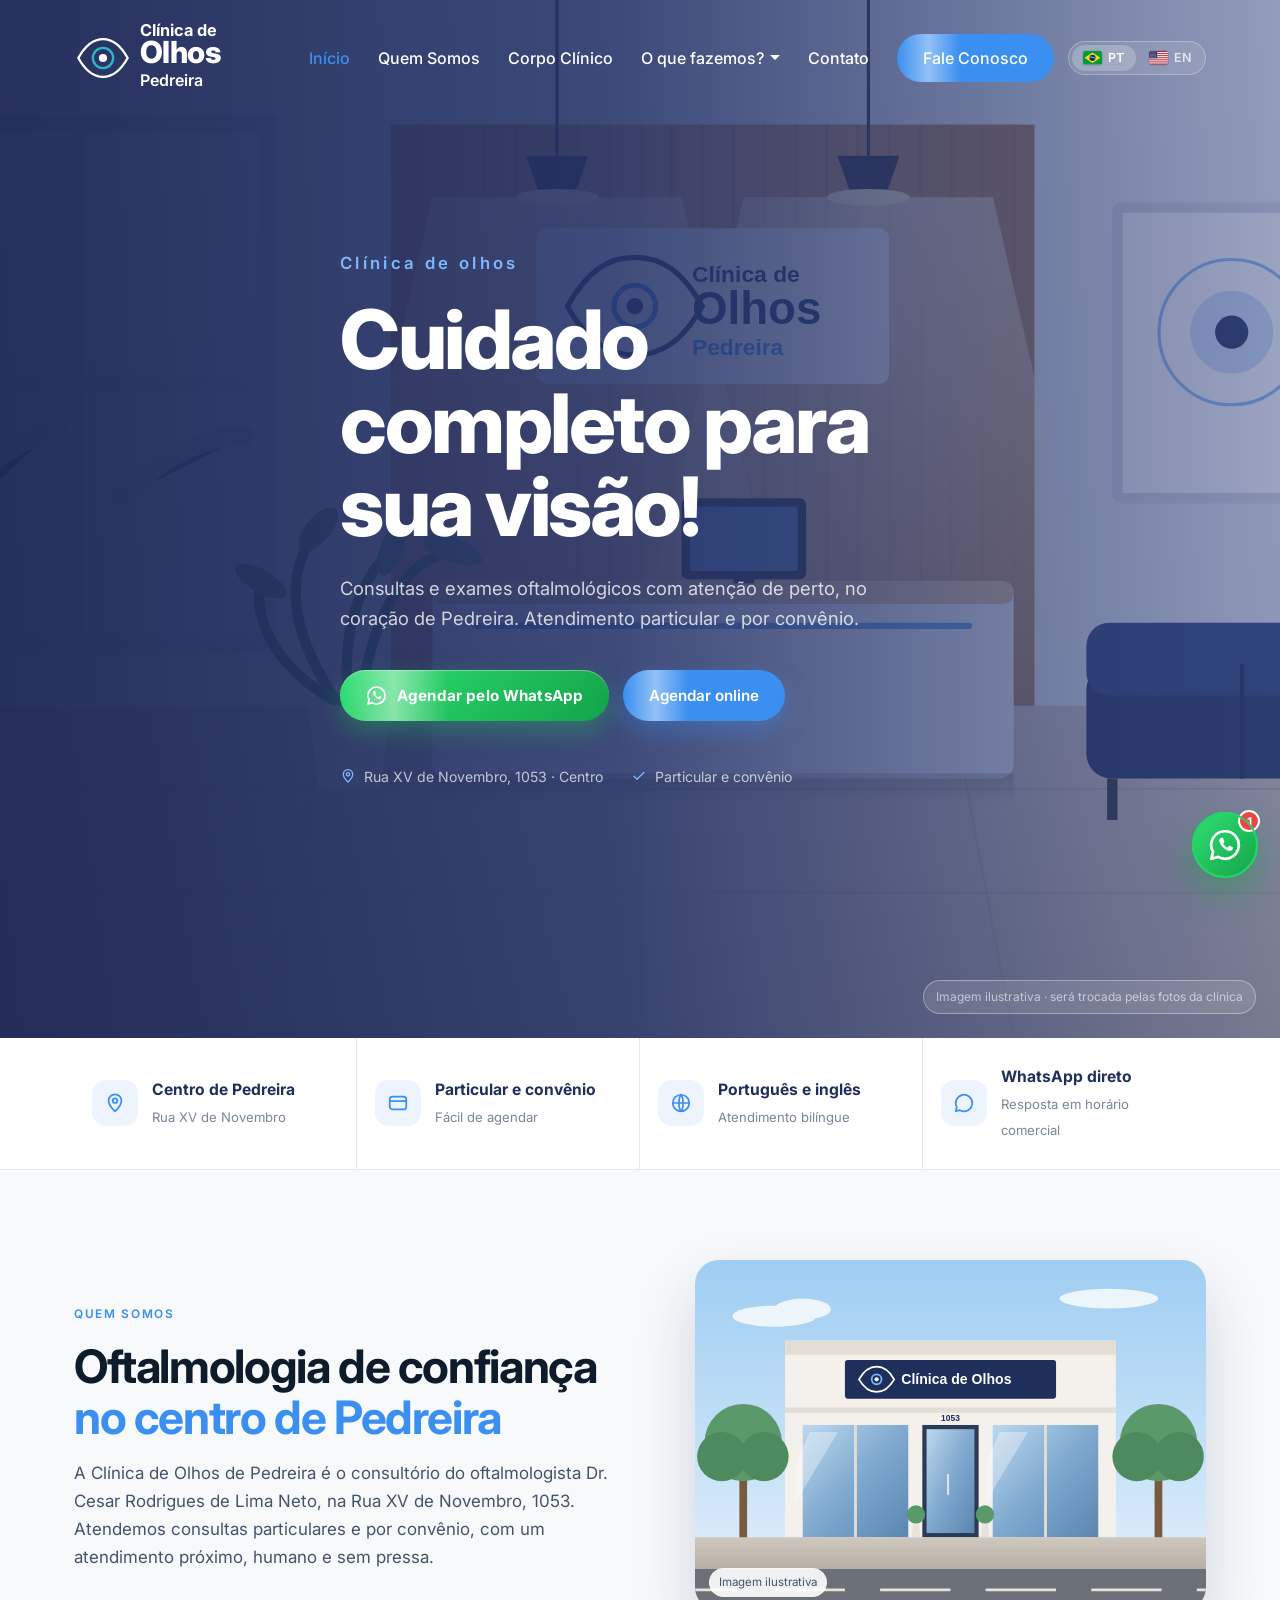
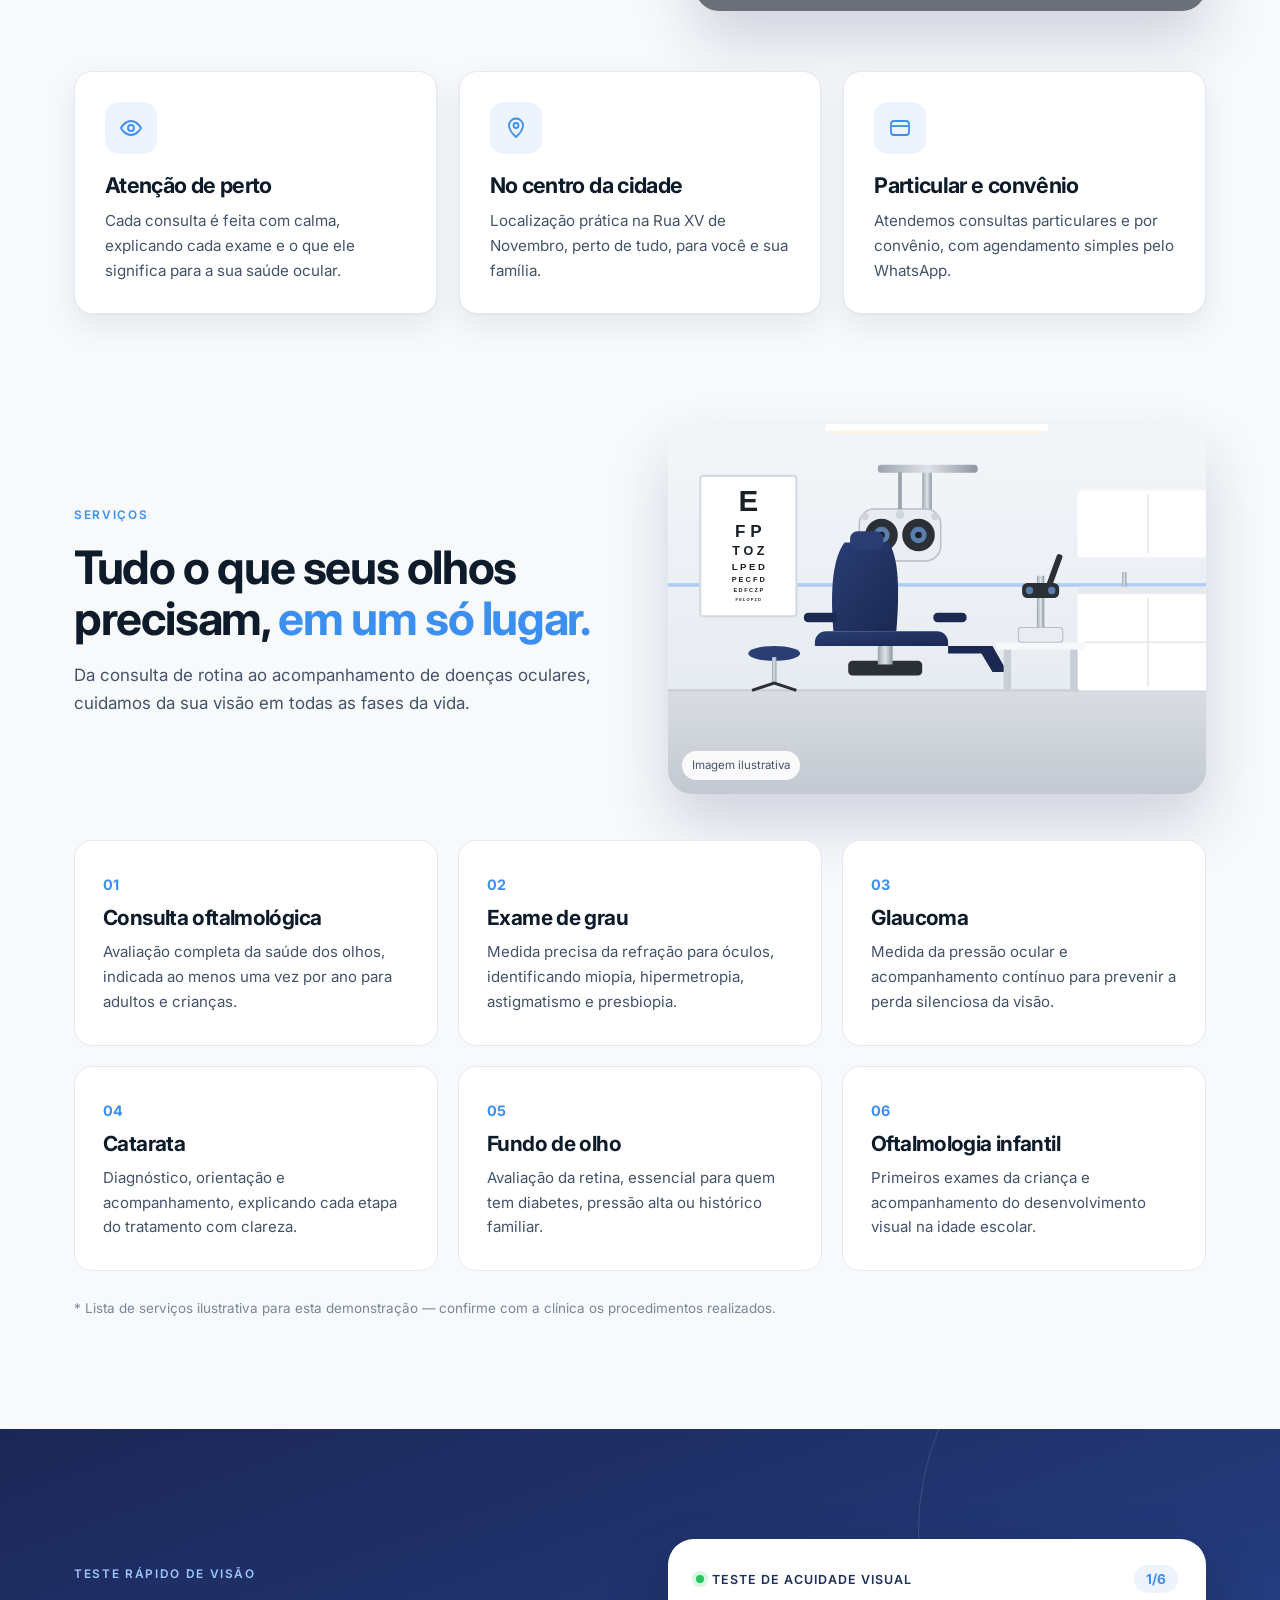
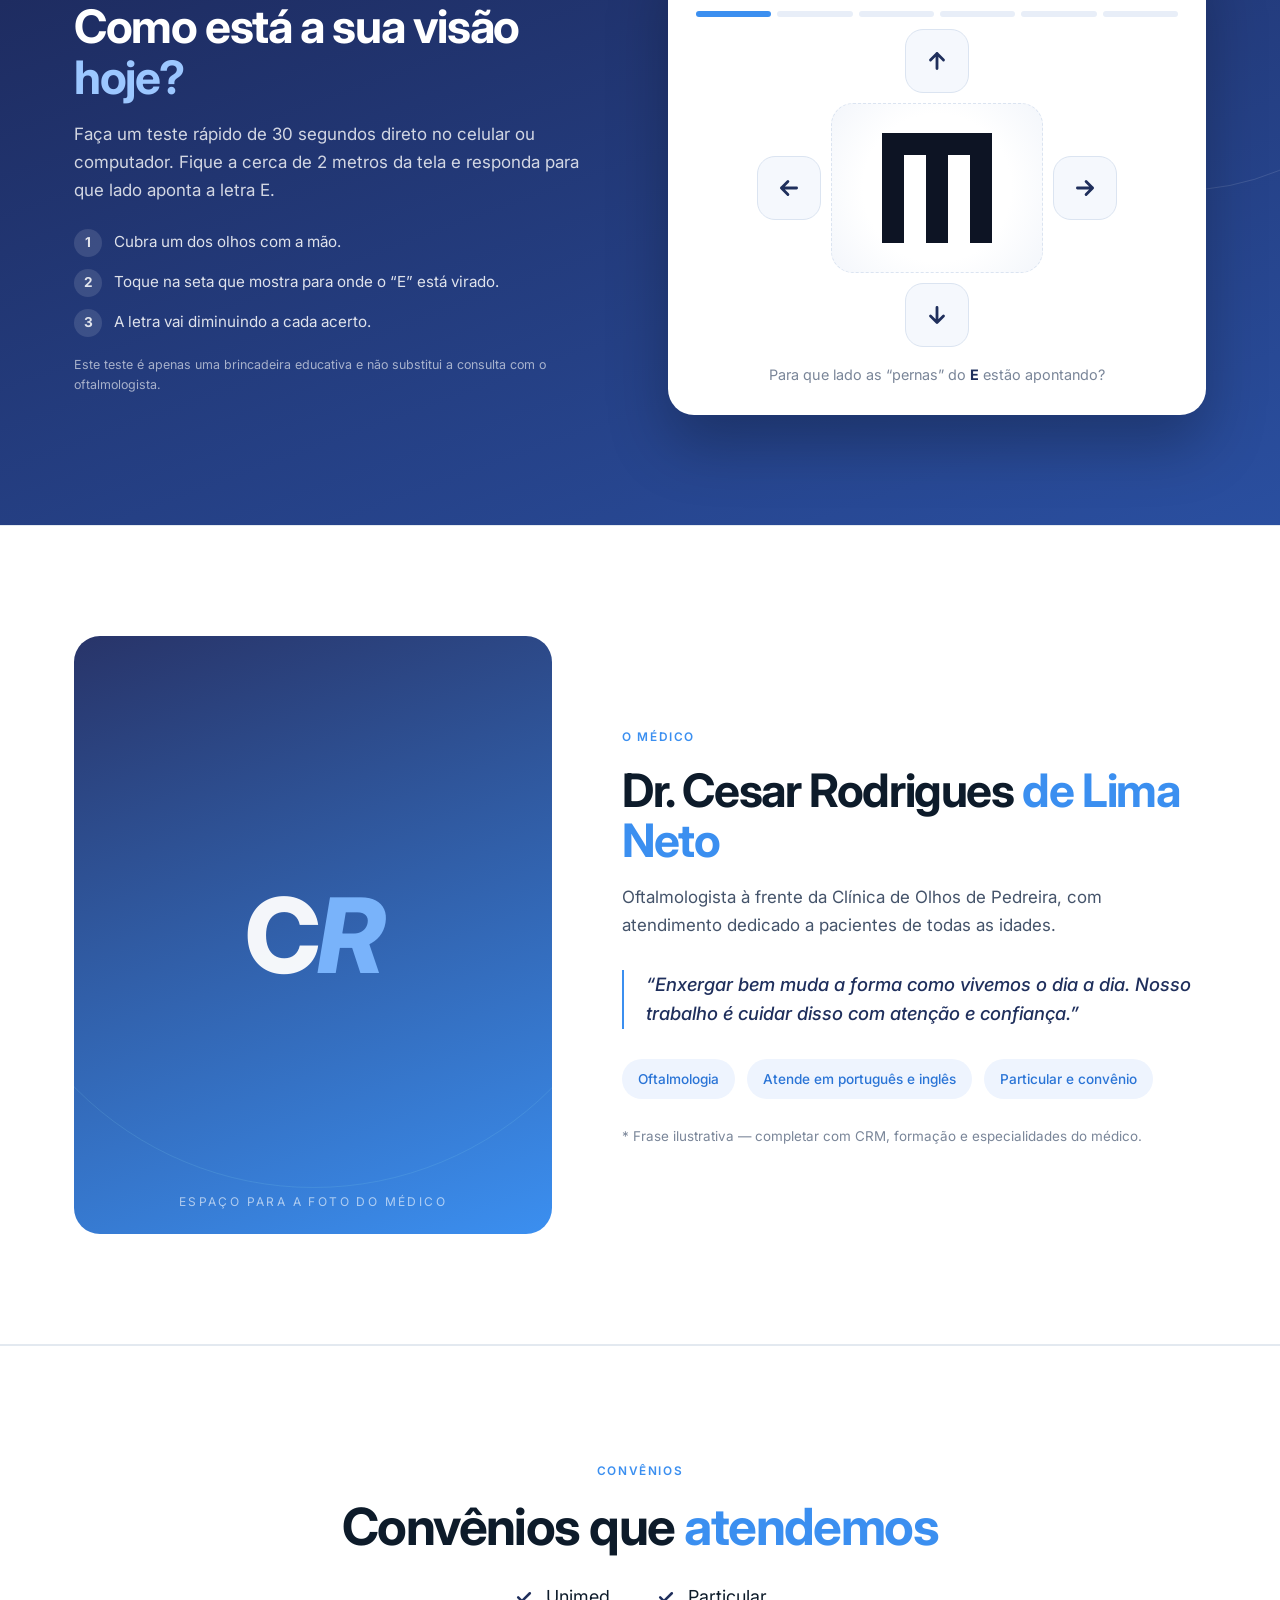
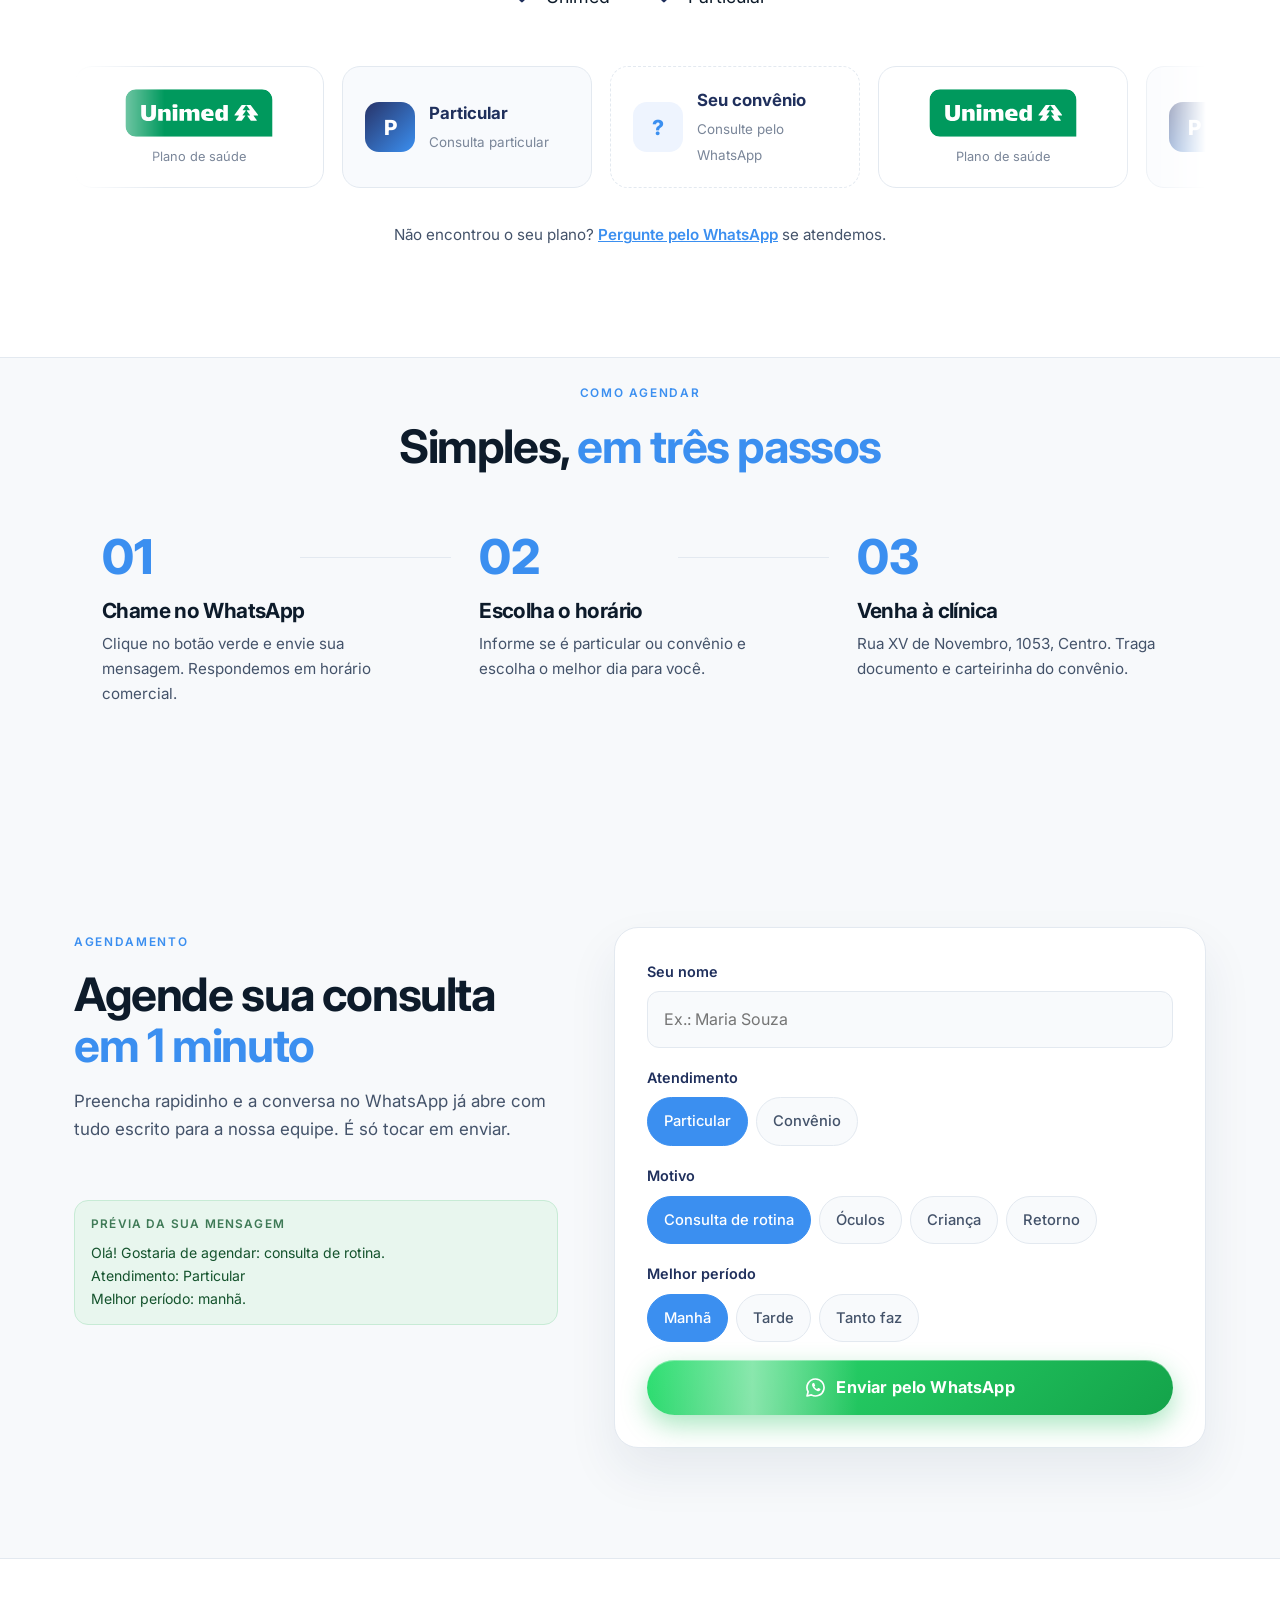
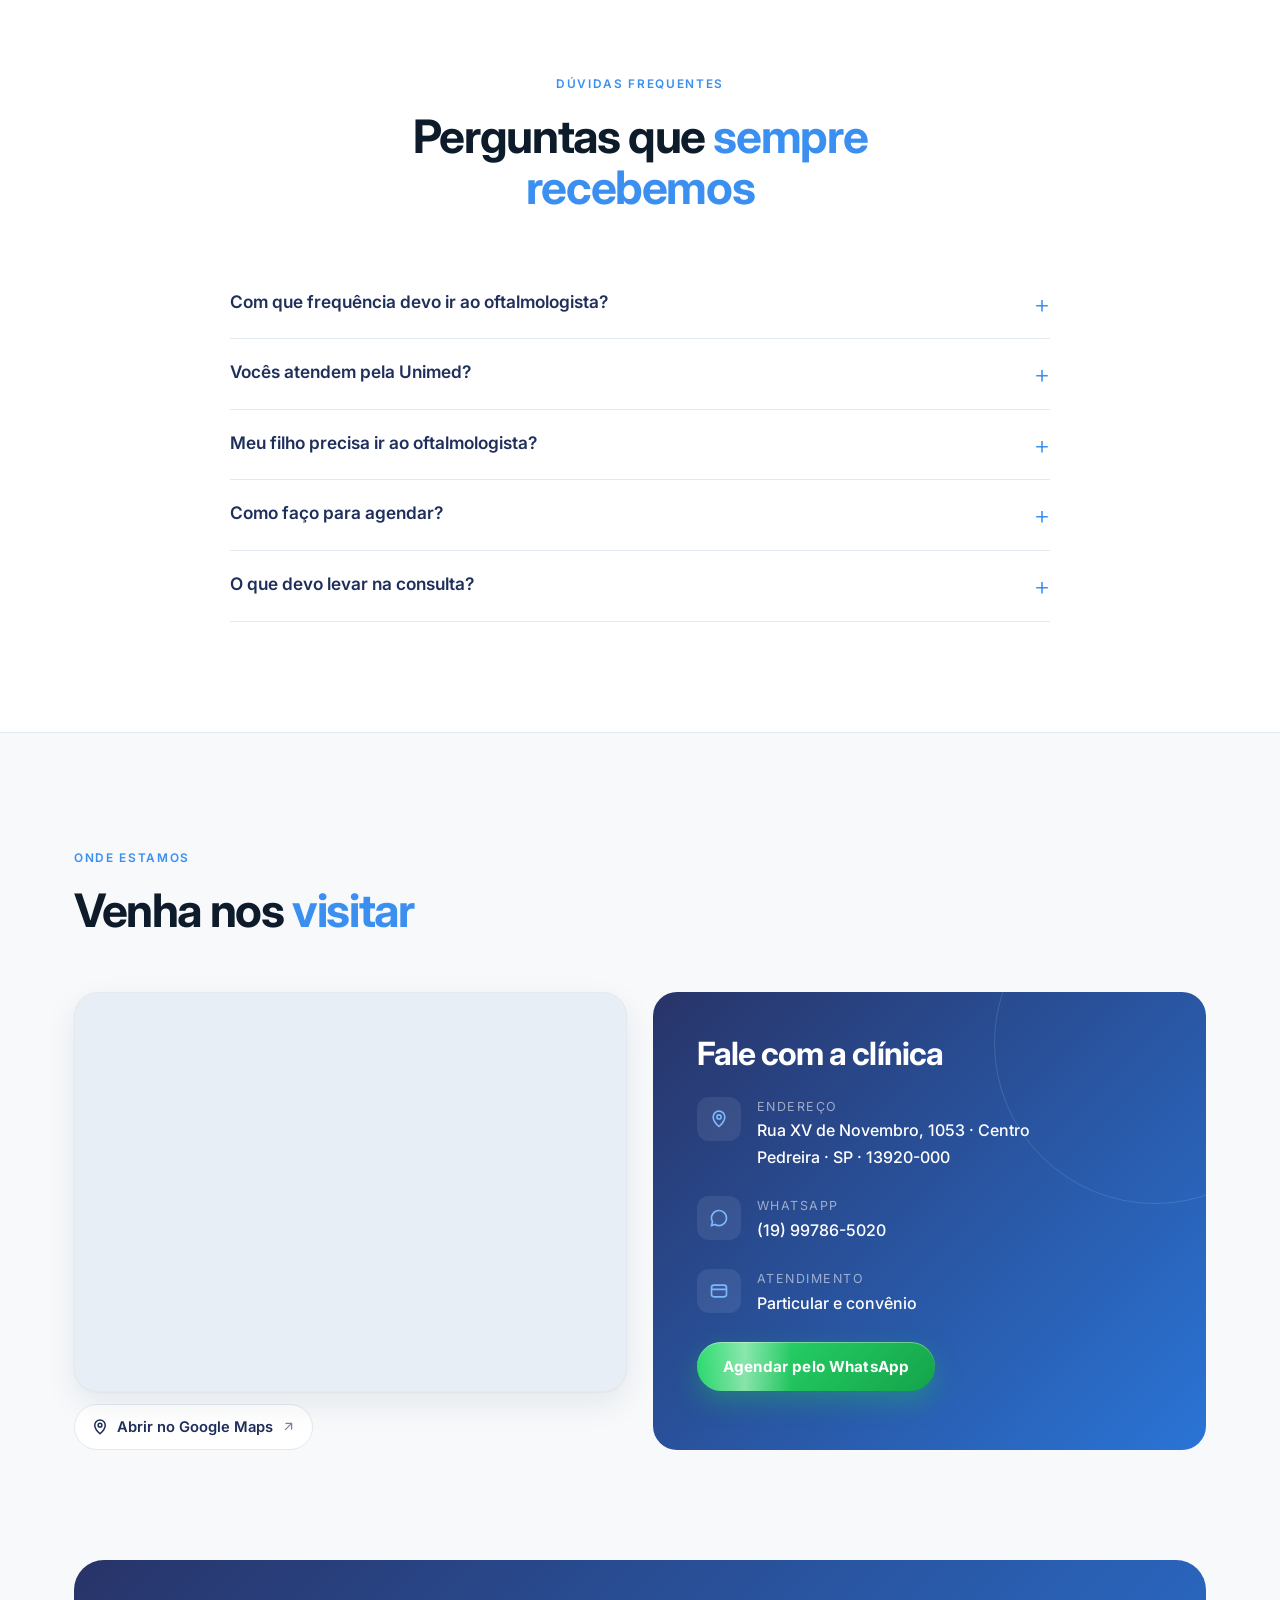
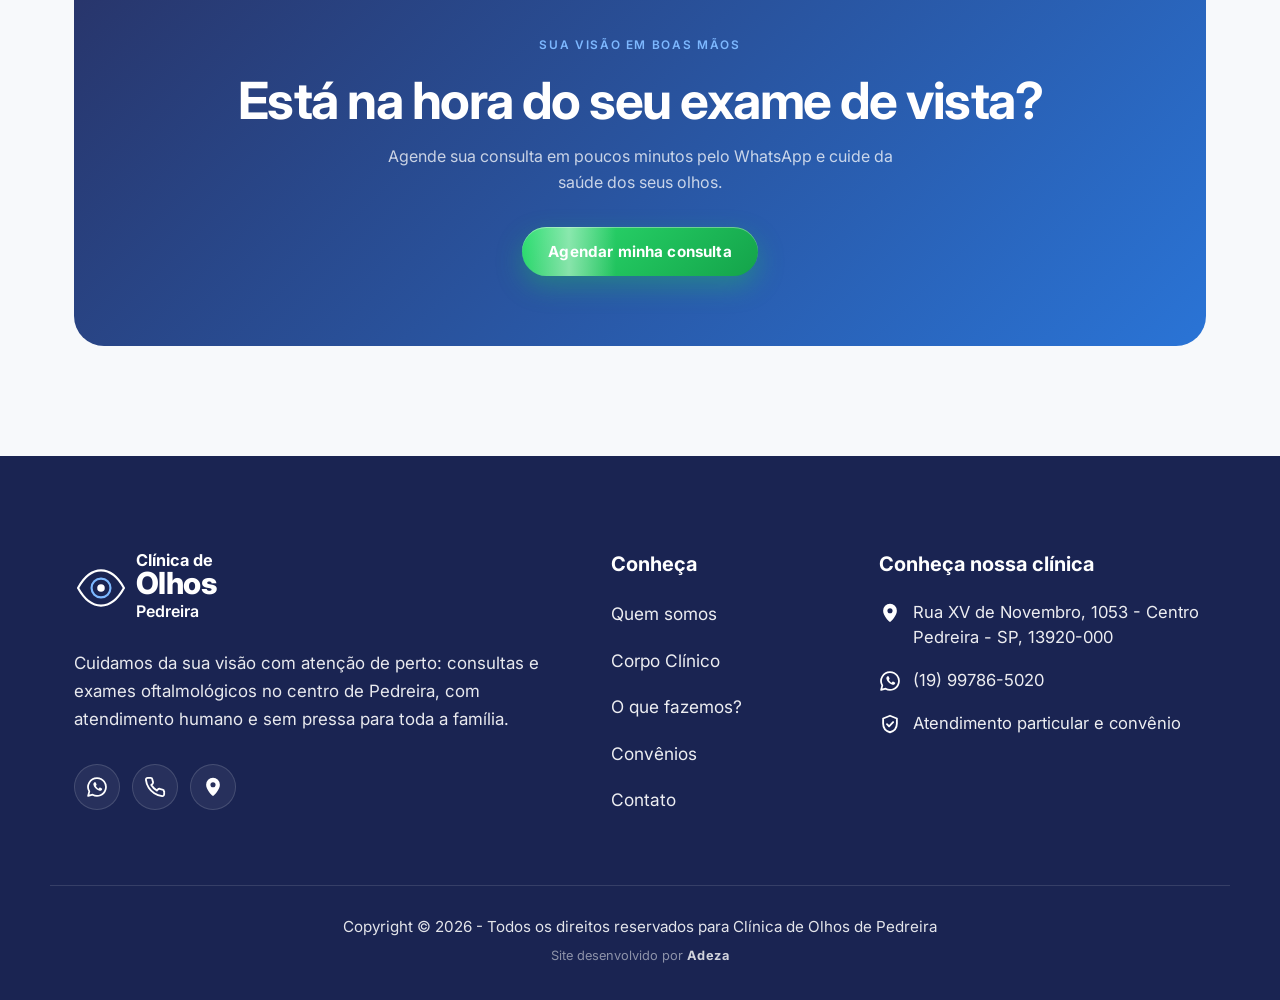
==== commit ab2988d6: "Clínica de Olhos de Pedreira: mapa do Google, logo da Unimed, 'Particular e convênio' e atalhos do m" ====
--- a/clinica-olhos-pedreira/index.html
+++ b/clinica-olhos-pedreira/index.html
@@ -5,7 +5,7 @@
 <meta name="robots" content="noindex, nofollow">
 <meta name="viewport" content="width=device-width, initial-scale=1">
 <title>Clínica de Olhos de Pedreira</title>
-<meta name="description" content="Clínica de Olhos de Pedreira — oftalmologia no centro de Pedreira/SP com o Dr. Cesar Rodrigues de Lima Neto. Atendimento particular e Unimed.">
+<meta name="description" content="Clínica de Olhos de Pedreira — oftalmologia no centro de Pedreira/SP com o Dr. Cesar Rodrigues de Lima Neto. Atendimento particular e por convênio.">
 <link rel="preconnect" href="https://fonts.googleapis.com">
 <link rel="preconnect" href="https://fonts.gstatic.com" crossorigin>
 <link href="https://fonts.googleapis.com/css2?family=Inter:wght@400;500;600;700;800&display=swap" rel="stylesheet">
@@ -622,6 +622,26 @@
 .menu .btn{padding:14px 26px!important}
 @media(max-width:1240px){.menu{gap:20px}.menu>a,.menu .dd>span{font-size:.92rem}.menu .btn{padding:12px 20px!important;font-size:.92rem!important}.menu .lang-top{margin-left:-6px}.lang-top button{padding:6px 9px}}
 @media(max-width:1080px){.menu .dd{display:none}}
+
+/* ===== mapa do Google ===== */
+.mapa-col{display:flex;flex-direction:column;gap:12px;min-width:0}
+.mapa-g{flex:1;min-height:400px;background:#e8eef5;border:1px solid var(--line);box-shadow:var(--sh)}
+.mapa-g iframe{position:absolute;inset:0;width:100%;height:100%;border:0;display:block}
+.mapa-link{align-self:flex-start;display:inline-flex;align-items:center;gap:8px;padding:10px 16px;border-radius:999px;background:#fff;border:1px solid var(--line);color:var(--navy);font-weight:600;font-size:.92rem;text-decoration:none;transition:border-color .2s,color .2s}
+.mapa-link:hover{border-color:var(--blue);color:var(--blue)}
+.mapa-link svg{width:18px;height:18px}.mapa-link .seta{width:15px;height:15px;opacity:.6}
+@media(max-width:960px){.mapa-g{min-height:320px}}
+/* atalhos do menu não ficam embaixo do cabeçalho */
+html{scroll-padding-top:96px}
+#quem-somos{scroll-margin-top:30px}
+@media(max-width:960px){html{scroll-padding-top:84px}#quem-somos{scroll-margin-top:0}}
+
+/* logos dos convênios */
+.cv-marca{flex-direction:column;justify-content:center;align-items:center;gap:8px;background:#fff}
+.cv-logo{display:block;width:150px;height:50px;background:center/contain no-repeat}
+.cv-unimed{background-image:url("[data-uri]")}
+.cv-marca small{font-size:.8rem}
+@media(max-width:960px){.cv-logo{width:128px;height:43px}}
 </style>
 </head>
 <body>
@@ -657,7 +677,7 @@
   <a href="#contato">Contato</a>
   <div class="lang lang-mob" role="group" aria-label="Idioma / Language"><button type="button" data-lang="pt" class="on" aria-pressed="true" lang="pt-BR"><svg viewBox="0 0 28 20" aria-hidden="true"><rect width="28" height="20" fill="#009c3b"/><path d="M14 2.2 25.6 10 14 17.8 2.4 10z" fill="#ffdf00"/><circle cx="14" cy="10" r="4.6" fill="#002776"/><path d="M9.6 9.1c3-.6 6.2.2 8.8 2.2" stroke="#fff" stroke-width="1" fill="none"/></svg><span>PT</span></button><button type="button" data-lang="en" aria-pressed="false" lang="en"><svg viewBox="0 0 28 20" aria-hidden="true"><rect width="28" height="20" fill="#b22234"/><rect y="1.538" width="28" height="1.538" fill="#fff"/><rect y="4.615" width="28" height="1.538" fill="#fff"/><rect y="7.692" width="28" height="1.538" fill="#fff"/><rect y="10.769" width="28" height="1.538" fill="#fff"/><rect y="13.846" width="28" height="1.538" fill="#fff"/><rect y="16.923" width="28" height="1.538" fill="#fff"/><rect width="12" height="10.769" fill="#3c3b6e"/><circle cx="1.40" cy="1.20" r=".42" fill="#fff"/><circle cx="3.50" cy="1.20" r=".42" fill="#fff"/><circle cx="5.60" cy="1.20" r=".42" fill="#fff"/><circle cx="7.70" cy="1.20" r=".42" fill="#fff"/><circle cx="9.80" cy="1.20" r=".42" fill="#fff"/><circle cx="2.45" cy="2.95" r=".42" fill="#fff"/><circle cx="4.55" cy="2.95" r=".42" fill="#fff"/><circle cx="6.65" cy="2.95" r=".42" fill="#fff"/><circle cx="8.75" cy="2.95" r=".42" fill="#fff"/><circle cx="1.40" cy="4.70" r=".42" fill="#fff"/><circle cx="3.50" cy="4.70" r=".42" fill="#fff"/><circle cx="5.60" cy="4.70" r=".42" fill="#fff"/><circle cx="7.70" cy="4.70" r=".42" fill="#fff"/><circle cx="9.80" cy="4.70" r=".42" fill="#fff"/><circle cx="2.45" cy="6.45" r=".42" fill="#fff"/><circle cx="4.55" cy="6.45" r=".42" fill="#fff"/><circle cx="6.65" cy="6.45" r=".42" fill="#fff"/><circle cx="8.75" cy="6.45" r=".42" fill="#fff"/><circle cx="1.40" cy="8.20" r=".42" fill="#fff"/><circle cx="3.50" cy="8.20" r=".42" fill="#fff"/><circle cx="5.60" cy="8.20" r=".42" fill="#fff"/><circle cx="7.70" cy="8.20" r=".42" fill="#fff"/><circle cx="9.80" cy="8.20" r=".42" fill="#fff"/><circle cx="2.45" cy="9.95" r=".42" fill="#fff"/><circle cx="4.55" cy="9.95" r=".42" fill="#fff"/><circle cx="6.65" cy="9.95" r=".42" fill="#fff"/><circle cx="8.75" cy="9.95" r=".42" fill="#fff"/></svg><span>EN</span></button></div>
   <a class="btn btn-wa" href="https://wa.me/5519997865020?text=Ol%C3%A1!%20Gostaria%20de%20agendar%20uma%20consulta." target="_blank" rel="noopener">Agendar pelo WhatsApp</a>
-  <small>Rua XV de Novembro, 1053 · Centro · Pedreira/SP<br>Particular e Unimed</small>
+  <small>Rua XV de Novembro, 1053 · Centro · Pedreira/SP<br>Particular e convênio</small>
 </nav>
 
 <section class="hero" id="inicio">
@@ -665,7 +685,7 @@
     <div class="rev">
       <span class="eyebrow">Clínica de olhos</span>
       <h1>Cuidado completo para sua visão!</h1>
-      <p class="lead">Consultas e exames oftalmológicos com atenção de perto, no coração de Pedreira. Atendimento particular e pela Unimed.</p>
+      <p class="lead">Consultas e exames oftalmológicos com atenção de perto, no coração de Pedreira. Atendimento particular e por convênio.</p>
       <div class="acoes">
         <a class="btn btn-wa" href="https://wa.me/5519997865020?text=Ol%C3%A1!%20Gostaria%20de%20agendar%20uma%20consulta." target="_blank" rel="noopener">
           <svg viewBox="0 0 24 24" class="wa-ic" aria-hidden="true"><path d="M12 2.3a9.7 9.7 0 0 0-8.4 14.6L2.3 21.7l4.9-1.3A9.7 9.7 0 1 0 12 2.3Z" fill="none" stroke="currentColor" stroke-width="1.9" stroke-linejoin="round"/><path d="M8.7 7.4c.2-.4.5-.5.8-.5h.6c.2 0 .4 0 .6.5l.8 1.9c.1.2.1.4 0 .6l-.6.8c-.1.2-.2.4 0 .6.6 1 1.4 1.9 2.4 2.5.2.1.4.1.6-.1l.8-.9c.2-.2.4-.3.7-.2l1.9.9c.3.1.4.3.4.5 0 .6-.3 1.4-1 1.8-.6.4-1.5.5-2.6.1-1.6-.6-3-1.6-4.1-2.9-.9-1-1.6-2.2-1.9-3.4-.2-.9 0-1.7.4-2.1Z" fill="currentColor"/></svg>
@@ -675,7 +695,7 @@
       </div>
       <div class="info">
         <span><svg viewBox="0 0 24 24" fill="none" stroke="currentColor" stroke-width="2"><path d="M12 21s-7-6.2-7-11.5A7 7 0 0 1 19 9.5C19 14.8 12 21 12 21Z"/><circle cx="12" cy="9.5" r="2.5"/></svg>Rua XV de Novembro, 1053 · Centro</span>
-        <span><svg viewBox="0 0 24 24" fill="none" stroke="currentColor" stroke-width="2"><path d="M20 6 9 17l-5-5"/></svg>Particular e Unimed</span>
+        <span><svg viewBox="0 0 24 24" fill="none" stroke="currentColor" stroke-width="2"><path d="M20 6 9 17l-5-5"/></svg>Particular e convênio</span>
       </div>
     </div>
     </div>
@@ -686,13 +706,13 @@
 <div class="confianca">
   <div class="wrap">
     <div class="it"><i><svg viewBox="0 0 24 24" fill="none" stroke="currentColor" stroke-width="1.9" stroke-linecap="round" stroke-linejoin="round"><path d="M12 21s-7-6.2-7-11.5A7 7 0 0 1 19 9.5C19 14.8 12 21 12 21Z"/><circle cx="12" cy="9.5" r="2.5"/></svg></i><div><b>Centro de Pedreira</b><small>Rua XV de Novembro</small></div></div>
-    <div class="it"><i><svg viewBox="0 0 24 24" fill="none" stroke="currentColor" stroke-width="1.9" stroke-linecap="round" stroke-linejoin="round"><rect x="3" y="5" width="18" height="14" rx="3"/><path d="M3 10h18"/></svg></i><div><b>Particular e Unimed</b><small>Fácil de agendar</small></div></div>
+    <div class="it"><i><svg viewBox="0 0 24 24" fill="none" stroke="currentColor" stroke-width="1.9" stroke-linecap="round" stroke-linejoin="round"><rect x="3" y="5" width="18" height="14" rx="3"/><path d="M3 10h18"/></svg></i><div><b>Particular e convênio</b><small>Fácil de agendar</small></div></div>
     <div class="it"><i><svg viewBox="0 0 24 24" fill="none" stroke="currentColor" stroke-width="1.9" stroke-linecap="round" stroke-linejoin="round"><circle cx="12" cy="12" r="9"/><path d="M3 12h18M12 3c3 3.5 3 14.5 0 18M12 3c-3 3.5-3 14.5 0 18"/></svg></i><div><b>Português e inglês</b><small>Atendimento bilíngue</small></div></div>
     <div class="it"><i><svg viewBox="0 0 24 24" fill="none" stroke="currentColor" stroke-width="1.9" stroke-linecap="round" stroke-linejoin="round"><path d="M21 12a9 9 0 0 1-13.5 7.8L3 21l1.2-4.5A9 9 0 1 1 21 12Z"/></svg></i><div><b>WhatsApp direto</b><small>Resposta em horário comercial</small></div></div>
   </div>
 </div>
 <div class="wrap" id="quem-somos">
-  <div class="qs-grid"><div class="titulo rev"><span class="eyebrow">Quem somos</span><h2>Oftalmologia de confiança <em>no centro de Pedreira</em></h2><p>A Clínica de Olhos de Pedreira é o consultório do oftalmologista Dr. Cesar Rodrigues de Lima Neto, na Rua XV de Novembro, 1053. Atendemos consultas particulares e pela Unimed, com um atendimento próximo, humano e sem pressa.</p></div>
+  <div class="qs-grid"><div class="titulo rev"><span class="eyebrow">Quem somos</span><h2>Oftalmologia de confiança <em>no centro de Pedreira</em></h2><p>A Clínica de Olhos de Pedreira é o consultório do oftalmologista Dr. Cesar Rodrigues de Lima Neto, na Rua XV de Novembro, 1053. Atendemos consultas particulares e por convênio, com um atendimento próximo, humano e sem pressa.</p></div>
   <div class="img-card rev"><img src="[data-uri]" alt="Fachada da clínica (ilustração)"><span>Imagem ilustrativa</span></div></div>
   <div class="pilares">
     <div class="pilar rev">
@@ -707,8 +727,8 @@
     </div>
     <div class="pilar rev">
       <div class="ic"><svg viewBox="0 0 24 24" fill="none" stroke="currentColor" stroke-width="1.8"><rect x="3" y="5" width="18" height="14" rx="3"/><path d="M3 10h18"/></svg></div>
-      <h3>Particular e Unimed</h3>
-      <p>Atendemos consultas particulares e beneficiários Unimed, com agendamento simples pelo WhatsApp.</p>
+      <h3>Particular e convênio</h3>
+      <p>Atendemos consultas particulares e por convênio, com agendamento simples pelo WhatsApp.</p>
     </div>
   </div>
 </div>
@@ -783,7 +803,7 @@
         <p>Oftalmologista à frente da Clínica de Olhos de Pedreira, com atendimento dedicado a pacientes de todas as idades.</p>
       </div>
       <blockquote>“Enxergar bem muda a forma como vivemos o dia a dia. Nosso trabalho é cuidar disso com atenção e confiança.”</blockquote>
-      <div class="selos"><span class="selo">Oftalmologia</span><span class="selo">Atende em português e inglês</span><span class="selo">Particular e Unimed</span></div>
+      <div class="selos"><span class="selo">Oftalmologia</span><span class="selo">Atende em português e inglês</span><span class="selo">Particular e convênio</span></div>
       <p class="nota">* Frase ilustrativa — completar com CRM, formação e especialidades do médico.</p>
     </div>
   </div>
@@ -797,8 +817,8 @@
     </div>
     <ul class="cv-lista rev"><li><svg viewBox="0 0 24 24" fill="none" stroke="currentColor" stroke-width="3" stroke-linecap="round" stroke-linejoin="round"><path d="M5 12.5l4.5 4.5L19 7.5"/></svg>Unimed</li><li><svg viewBox="0 0 24 24" fill="none" stroke="currentColor" stroke-width="3" stroke-linecap="round" stroke-linejoin="round"><path d="M5 12.5l4.5 4.5L19 7.5"/></svg>Particular</li></ul>
     <div class="cv-faixa rev" aria-label="Convênios atendidos: Unimed e particular">
-      <div class="cv-mover"><div class="cv-card"><span class="cv-ini">U</span><div><b>Unimed</b><small>Plano de saúde</small></div></div><div class="cv-card"><span class="cv-ini">P</span><div><b>Particular</b><small>Consulta particular</small></div></div><div class="cv-card cv-outro"><span class="cv-ini">?</span><div><b>Seu convênio</b><small>Consulte pelo WhatsApp</small></div></div><div class="cv-card"><span class="cv-ini">U</span><div><b>Unimed</b><small>Plano de saúde</small></div></div><div class="cv-card"><span class="cv-ini">P</span><div><b>Particular</b><small>Consulta particular</small></div></div><div class="cv-card cv-outro"><span class="cv-ini">?</span><div><b>Seu convênio</b><small>Consulte pelo WhatsApp</small></div></div><div class="cv-card"><span class="cv-ini">U</span><div><b>Unimed</b><small>Plano de saúde</small></div></div><div class="cv-card"><span class="cv-ini">P</span><div><b>Particular</b><small>Consulta particular</small></div></div><div class="cv-card cv-outro"><span class="cv-ini">?</span><div><b>Seu convênio</b><small>Consulte pelo WhatsApp</small></div></div><div class="cv-card"><span class="cv-ini">U</span><div><b>Unimed</b><small>Plano de saúde</small></div></div><div class="cv-card"><span class="cv-ini">P</span><div><b>Particular</b><small>Consulta particular</small></div></div><div class="cv-card cv-outro"><span class="cv-ini">?</span><div><b>Seu convênio</b><small>Consulte pelo WhatsApp</small></div></div></div>
-      <div class="cv-mover" aria-hidden="true"><div class="cv-card"><span class="cv-ini">U</span><div><b>Unimed</b><small>Plano de saúde</small></div></div><div class="cv-card"><span class="cv-ini">P</span><div><b>Particular</b><small>Consulta particular</small></div></div><div class="cv-card cv-outro"><span class="cv-ini">?</span><div><b>Seu convênio</b><small>Consulte pelo WhatsApp</small></div></div><div class="cv-card"><span class="cv-ini">U</span><div><b>Unimed</b><small>Plano de saúde</small></div></div><div class="cv-card"><span class="cv-ini">P</span><div><b>Particular</b><small>Consulta particular</small></div></div><div class="cv-card cv-outro"><span class="cv-ini">?</span><div><b>Seu convênio</b><small>Consulte pelo WhatsApp</small></div></div><div class="cv-card"><span class="cv-ini">U</span><div><b>Unimed</b><small>Plano de saúde</small></div></div><div class="cv-card"><span class="cv-ini">P</span><div><b>Particular</b><small>Consulta particular</small></div></div><div class="cv-card cv-outro"><span class="cv-ini">?</span><div><b>Seu convênio</b><small>Consulte pelo WhatsApp</small></div></div><div class="cv-card"><span class="cv-ini">U</span><div><b>Unimed</b><small>Plano de saúde</small></div></div><div class="cv-card"><span class="cv-ini">P</span><div><b>Particular</b><small>Consulta particular</small></div></div><div class="cv-card cv-outro"><span class="cv-ini">?</span><div><b>Seu convênio</b><small>Consulte pelo WhatsApp</small></div></div></div>
+      <div class="cv-mover"><div class="cv-card cv-marca"><span class="cv-logo cv-unimed" role="img" aria-label="Unimed"></span><small>Plano de saúde</small></div><div class="cv-card"><span class="cv-ini">P</span><div><b>Particular</b><small>Consulta particular</small></div></div><div class="cv-card cv-outro"><span class="cv-ini">?</span><div><b>Seu convênio</b><small>Consulte pelo WhatsApp</small></div></div><div class="cv-card cv-marca"><span class="cv-logo cv-unimed" role="img" aria-label="Unimed"></span><small>Plano de saúde</small></div><div class="cv-card"><span class="cv-ini">P</span><div><b>Particular</b><small>Consulta particular</small></div></div><div class="cv-card cv-outro"><span class="cv-ini">?</span><div><b>Seu convênio</b><small>Consulte pelo WhatsApp</small></div></div><div class="cv-card cv-marca"><span class="cv-logo cv-unimed" role="img" aria-label="Unimed"></span><small>Plano de saúde</small></div><div class="cv-card"><span class="cv-ini">P</span><div><b>Particular</b><small>Consulta particular</small></div></div><div class="cv-card cv-outro"><span class="cv-ini">?</span><div><b>Seu convênio</b><small>Consulte pelo WhatsApp</small></div></div><div class="cv-card cv-marca"><span class="cv-logo cv-unimed" role="img" aria-label="Unimed"></span><small>Plano de saúde</small></div><div class="cv-card"><span class="cv-ini">P</span><div><b>Particular</b><small>Consulta particular</small></div></div><div class="cv-card cv-outro"><span class="cv-ini">?</span><div><b>Seu convênio</b><small>Consulte pelo WhatsApp</small></div></div></div>
+      <div class="cv-mover" aria-hidden="true"><div class="cv-card cv-marca"><span class="cv-logo cv-unimed" role="img" aria-label="Unimed"></span><small>Plano de saúde</small></div><div class="cv-card"><span class="cv-ini">P</span><div><b>Particular</b><small>Consulta particular</small></div></div><div class="cv-card cv-outro"><span class="cv-ini">?</span><div><b>Seu convênio</b><small>Consulte pelo WhatsApp</small></div></div><div class="cv-card cv-marca"><span class="cv-logo cv-unimed" role="img" aria-label="Unimed"></span><small>Plano de saúde</small></div><div class="cv-card"><span class="cv-ini">P</span><div><b>Particular</b><small>Consulta particular</small></div></div><div class="cv-card cv-outro"><span class="cv-ini">?</span><div><b>Seu convênio</b><small>Consulte pelo WhatsApp</small></div></div><div class="cv-card cv-marca"><span class="cv-logo cv-unimed" role="img" aria-label="Unimed"></span><small>Plano de saúde</small></div><div class="cv-card"><span class="cv-ini">P</span><div><b>Particular</b><small>Consulta particular</small></div></div><div class="cv-card cv-outro"><span class="cv-ini">?</span><div><b>Seu convênio</b><small>Consulte pelo WhatsApp</small></div></div><div class="cv-card cv-marca"><span class="cv-logo cv-unimed" role="img" aria-label="Unimed"></span><small>Plano de saúde</small></div><div class="cv-card"><span class="cv-ini">P</span><div><b>Particular</b><small>Consulta particular</small></div></div><div class="cv-card cv-outro"><span class="cv-ini">?</span><div><b>Seu convênio</b><small>Consulte pelo WhatsApp</small></div></div></div>
     </div>
     <p class="cv-nota">Não encontrou o seu plano? <a href="https://wa.me/5519997865020?text=Ol%C3%A1!%20Voc%C3%AAs%20atendem%20o%20meu%20conv%C3%AAnio%3F" target="_blank" rel="noopener">Pergunte pelo WhatsApp</a> se atendemos.</p>
   </div>
@@ -812,7 +832,7 @@
     </div>
     <div class="passos">
       <div class="passo rev"><h3>Chame no WhatsApp</h3><p>Clique no botão verde e envie sua mensagem. Respondemos em horário comercial.</p></div>
-      <div class="passo rev"><h3>Escolha o horário</h3><p>Informe se é particular ou Unimed e escolha o melhor dia para você.</p></div>
+      <div class="passo rev"><h3>Escolha o horário</h3><p>Informe se é particular ou convênio e escolha o melhor dia para você.</p></div>
       <div class="passo rev"><h3>Venha à clínica</h3><p>Rua XV de Novembro, 1053, Centro. Traga documento e carteirinha do convênio.</p></div>
     </div>
   </div>
@@ -833,7 +853,7 @@
       <span class="erro-msg" id="aErro">Digite seu nome para continuar.</span>
       <div><label style="margin-bottom:8px">Atendimento</label><div class="chips">
         <input type="radio" name="conv" id="c1" value="Particular" checked><label for="c1">Particular</label>
-        <input type="radio" name="conv" id="c2" value="Unimed"><label for="c2">Unimed</label></div></div>
+        <input type="radio" name="conv" id="c2" value="Convênio"><label for="c2">Convênio</label></div></div>
       <div><label style="margin-bottom:8px">Motivo</label><div class="chips">
         <input type="radio" name="mot" id="m1" value="Consulta de rotina" checked><label for="m1">Consulta de rotina</label>
         <input type="radio" name="mot" id="m2" value="Exame de grau / óculos"><label for="m2">Óculos</label>
@@ -870,18 +890,17 @@
       <h2>Venha nos <em>visitar</em></h2>
     </div>
     <div class="local">
-      <div class="mapa rev">
-        <div class="rua" style="left:0;right:0;top:44%;height:22px"></div>
-        <div class="rua" style="top:0;bottom:0;left:30%;width:18px"></div>
-        <div class="rua" style="top:0;bottom:0;left:72%;width:14px"></div>
-        <div class="pin"><span>Clínica de Olhos de Pedreira</span><i></i><b></b></div>
-        <a class="btn btn-pri" href="https://www.google.com/maps/search/?api=1&query=Rua+XV+de+Novembro,+1053,+Centro,+Pedreira+-+SP" target="_blank" rel="noopener">Abrir no Google Maps</a>
+      <div class="mapa-col rev">
+        <div class="mapa mapa-g">
+          <iframe id="gMapa" src="https://maps.google.com/maps?q=Cl%C3%ADnica%20de%20Olhos%20de%20Pedreira%2C%20Rua%20XV%20de%20Novembro%2C%201053%2C%20Centro%2C%20Pedreira%20-%20SP&amp;z=17&amp;hl=pt-BR&amp;output=embed" title="Mapa da Clínica de Olhos de Pedreira" loading="lazy" referrerpolicy="no-referrer-when-downgrade" allowfullscreen></iframe>
+        </div>
+        <a class="mapa-link" href="https://www.google.com/maps/search/?api=1&amp;query=Cl%C3%ADnica%20de%20Olhos%20de%20Pedreira%2C%20Rua%20XV%20de%20Novembro%2C%201053%2C%20Centro%2C%20Pedreira%20-%20SP" target="_blank" rel="noopener"><svg viewBox="0 0 24 24" fill="none" stroke="currentColor" stroke-width="2" stroke-linecap="round" stroke-linejoin="round" aria-hidden="true"><path d="M12 21s-7-6.2-7-11.5A7 7 0 0 1 19 9.5C19 14.8 12 21 12 21Z"/><circle cx="12" cy="9.5" r="2.5"/></svg><span>Abrir no Google Maps</span><svg class="seta" viewBox="0 0 24 24" fill="none" stroke="currentColor" stroke-width="2" stroke-linecap="round" stroke-linejoin="round" aria-hidden="true"><path d="M7 17 17 7M8 7h9v9"/></svg></a>
       </div>
       <div class="contato rev">
         <h3>Fale com a clínica</h3>
         <div class="linha"><i><svg viewBox="0 0 24 24" fill="none" stroke="currentColor" stroke-width="2"><path d="M12 21s-7-6.2-7-11.5A7 7 0 0 1 19 9.5C19 14.8 12 21 12 21Z"/><circle cx="12" cy="9.5" r="2.5"/></svg></i><div><small>Endereço</small><b>Rua XV de Novembro, 1053 · Centro<br>Pedreira · SP · 13920-000</b></div></div>
         <div class="linha"><i><svg viewBox="0 0 24 24" fill="none" stroke="currentColor" stroke-width="2"><path d="M21 12a9 9 0 0 1-13.5 7.8L3 21l1.2-4.5A9 9 0 1 1 21 12Z"/></svg></i><div><small>WhatsApp</small><b>(19) 99786-5020</b></div></div>
-        <div class="linha"><i><svg viewBox="0 0 24 24" fill="none" stroke="currentColor" stroke-width="2"><rect x="3" y="5" width="18" height="14" rx="3"/><path d="M3 10h18"/></svg></i><div><small>Atendimento</small><b>Particular e Unimed</b></div></div>
+        <div class="linha"><i><svg viewBox="0 0 24 24" fill="none" stroke="currentColor" stroke-width="2"><rect x="3" y="5" width="18" height="14" rx="3"/><path d="M3 10h18"/></svg></i><div><small>Atendimento</small><b>Particular e convênio</b></div></div>
         <a class="btn btn-wa" style="align-self:flex-start" href="https://wa.me/5519997865020?text=Ol%C3%A1!%20Gostaria%20de%20agendar%20uma%20consulta." target="_blank" rel="noopener">Agendar pelo WhatsApp</a>
       </div>
     </div>
@@ -923,7 +942,7 @@
       <h4>Conheça nossa clínica</h4>
       <a class="rd-item" href="https://www.google.com/maps/search/?api=1&amp;query=Rua%20XV%20de%20Novembro%2C%201053%2C%20Pedreira%20-%20SP" target="_blank" rel="noopener"><svg viewBox="0 0 24 24" aria-hidden="true"><path fill="currentColor" d="M12 2a7.5 7.5 0 0 0-7.5 7.5c0 5.4 6.4 11.6 6.7 11.9a1.2 1.2 0 0 0 1.6 0c.3-.3 6.7-6.5 6.7-11.9A7.5 7.5 0 0 0 12 2Zm0 10.3a2.8 2.8 0 1 1 0-5.6 2.8 2.8 0 0 1 0 5.6Z"/></svg><span>Rua XV de Novembro, 1053 - Centro<br>Pedreira - SP, 13920-000</span></a>
       <a class="rd-item" href="https://wa.me/5519997865020?text=Ol%C3%A1!%20Gostaria%20de%20agendar%20uma%20consulta." target="_blank" rel="noopener"><svg viewBox="0 0 24 24" aria-hidden="true"><path d="M12 2.3a9.7 9.7 0 0 0-8.4 14.6L2.3 21.7l4.9-1.3A9.7 9.7 0 1 0 12 2.3Z" fill="none" stroke="currentColor" stroke-width="1.9" stroke-linejoin="round"/><path d="M8.7 7.4c.2-.4.5-.5.8-.5h.6c.2 0 .4 0 .6.5l.8 1.9c.1.2.1.4 0 .6l-.6.8c-.1.2-.2.4 0 .6.6 1 1.4 1.9 2.4 2.5.2.1.4.1.6-.1l.8-.9c.2-.2.4-.3.7-.2l1.9.9c.3.1.4.3.4.5 0 .6-.3 1.4-1 1.8-.6.4-1.5.5-2.6.1-1.6-.6-3-1.6-4.1-2.9-.9-1-1.6-2.2-1.9-3.4-.2-.9 0-1.7.4-2.1Z" fill="currentColor"/></svg><span>(19) 99786-5020</span></a>
-      <div class="rd-item"><svg viewBox="0 0 24 24" fill="none" stroke="currentColor" stroke-width="2" stroke-linecap="round" stroke-linejoin="round" aria-hidden="true"><path d="M12 3l7.5 3v5.5c0 4.6-3.2 8.3-7.5 9.5-4.3-1.2-7.5-4.9-7.5-9.5V6L12 3Z"/><path d="M8.7 12.2l2.3 2.3 4.4-4.6"/></svg><span>Atendimento particular e Unimed</span></div>
+      <div class="rd-item"><svg viewBox="0 0 24 24" fill="none" stroke="currentColor" stroke-width="2" stroke-linecap="round" stroke-linejoin="round" aria-hidden="true"><path d="M12 3l7.5 3v5.5c0 4.6-3.2 8.3-7.5 9.5-4.3-1.2-7.5-4.9-7.5-9.5V6L12 3Z"/><path d="M8.7 12.2l2.3 2.3 4.4-4.6"/></svg><span>Atendimento particular e convênio</span></div>
     </div>
   </div>
   <div class="wrap rd-base">
@@ -997,7 +1016,7 @@
   function val(n){var e=f.querySelector('input[name='+n+']:checked');return e?e.value:''}
   function msg(){var nm=nome.value.trim(),T=window.T||function(x){return x};if(window.LANG==='en')return 'Hello! '+(nm?'My name is '+nm+'. ':'')+'I would like to book: '+T(val('mot')).toLowerCase()+'.\nCoverage: '+T(val('conv'))+'\nBest time: '+T(val('per'))+'.';return 'Olá! '+(nm?'Meu nome é '+nm+'. ':'')+'Gostaria de agendar: '+val('mot').toLowerCase()+'.\nAtendimento: '+val('conv')+'\nMelhor período: '+val('per')+'.'}
   function atu(){prev.innerHTML='<small>Prévia da sua mensagem</small>';prev.appendChild(document.createTextNode(msg()))}
-  f.addEventListener('input',function(){if(nome.value.trim())erro.style.display='none';atu()});f.addEventListener('change',atu);document.addEventListener('idioma',atu);atu();
+  f.addEventListener('input',function(){if(nome.value.trim())erro.style.display='none';atu()});f.addEventListener('change',atu);document.addEventListener('idioma',atu);document.addEventListener('idioma',function(){var g=document.getElementById('gMapa');if(!g)return;var hl=window.LANG==='en'?'en':'pt-BR';if(g.src.indexOf('hl='+hl+'&')<0)g.src=g.src.replace(/hl=[A-Za-z-]+/,'hl='+hl)});atu();
   f.addEventListener('submit',function(e){e.preventDefault();if(!nome.value.trim()){erro.style.display='block';nome.focus();return}
     var a=document.createElement('a');a.href='https://wa.me/5519997865020?text='+encodeURIComponent(msg());a.target='_blank';a.rel='noopener';document.body.appendChild(a);a.click();a.remove()});
 })();
@@ -1005,7 +1024,7 @@
 <script>
 /* idioma: português / inglês */
 (function(){
-  var D={"Início": "Home", "Quem Somos": "About Us", "Corpo Clínico": "Medical Team", "O que fazemos?": "What we do", "Consultas e exames": "Consultations and exams", "Glaucoma e catarata": "Glaucoma and cataract", "Oftalmologia infantil": "Pediatric eye care", "Teste de visão": "Vision test", "Convênios": "Health plans", "Contato": "Contact", "Fale Conosco": "Contact Us", "O que fazemos": "What we do", "Agendar online": "Book online", "Dúvidas": "FAQ", "Agendar pelo WhatsApp": "Book via WhatsApp", "Particular e Unimed": "Private and Unimed", "Clínica de olhos": "Eye clinic", "Cuidado completo para sua visão!": "Complete care for your vision!", "Consultas e exames oftalmológicos com atenção de perto, no coração de Pedreira. Atendimento particular e pela Unimed.": "Eye consultations and exams with close, personal attention in the heart of Pedreira. Private patients and Unimed members welcome.", "Imagem ilustrativa · será trocada pelas fotos da clínica": "Illustrative image · will be replaced with photos of the clinic", "Centro de Pedreira": "Downtown Pedreira", "Fácil de agendar": "Easy to book", "Português e inglês": "Portuguese and English", "Atendimento bilíngue": "Bilingual care", "WhatsApp direto": "Direct WhatsApp", "Resposta em horário comercial": "Replies during business hours", "Quem somos": "About us", "Oftalmologia de confiança": "Trusted eye care", "no centro de Pedreira": "in downtown Pedreira", "A Clínica de Olhos de Pedreira é o consultório do oftalmologista Dr. Cesar Rodrigues de Lima Neto, na Rua XV de Novembro, 1053. Atendemos consultas particulares e pela Unimed, com um atendimento próximo, humano e sem pressa.": "Clínica de Olhos de Pedreira is the practice of ophthalmologist Dr. Cesar Rodrigues de Lima Neto, at Rua XV de Novembro, 1053. We see private patients and Unimed members, with close, caring and unhurried service.", "Imagem ilustrativa": "Illustrative image", "Atenção de perto": "Close attention", "Cada consulta é feita com calma, explicando cada exame e o que ele significa para a sua saúde ocular.": "Every appointment is unhurried, and we explain each exam and what it means for your eye health.", "No centro da cidade": "Downtown", "Localização prática na Rua XV de Novembro, perto de tudo, para você e sua família.": "A convenient location on Rua XV de Novembro, close to everything, for you and your family.", "Atendemos consultas particulares e beneficiários Unimed, com agendamento simples pelo WhatsApp.": "We see private patients and Unimed members, with simple booking via WhatsApp.", "Serviços": "Services", "Tudo o que seus olhos precisam,": "Everything your eyes need,", "em um só lugar.": "all in one place.", "Da consulta de rotina ao acompanhamento de doenças oculares, cuidamos da sua visão em todas as fases da vida.": "From routine check-ups to the follow-up of eye conditions, we care for your vision at every stage of life.", "Consulta oftalmológica": "Eye consultation", "Avaliação completa da saúde dos olhos, indicada ao menos uma vez por ano para adultos e crianças.": "A complete eye health assessment, recommended at least once a year for adults and children.", "Exame de grau": "Prescription exam", "Medida precisa da refração para óculos, identificando miopia, hipermetropia, astigmatismo e presbiopia.": "Accurate refraction measurement for glasses, detecting nearsightedness, farsightedness, astigmatism and presbyopia.", "Medida da pressão ocular e acompanhamento contínuo para prevenir a perda silenciosa da visão.": "Eye pressure measurement and ongoing monitoring to prevent silent vision loss.", "Catarata": "Cataract", "Diagnóstico, orientação e acompanhamento, explicando cada etapa do tratamento com clareza.": "Diagnosis, guidance and follow-up, explaining every step of the treatment clearly.", "Fundo de olho": "Retinal exam", "Avaliação da retina, essencial para quem tem diabetes, pressão alta ou histórico familiar.": "Retina assessment, essential for people with diabetes, high blood pressure or a family history.", "Primeiros exames da criança e acompanhamento do desenvolvimento visual na idade escolar.": "A child's first eye exams and monitoring of visual development through school age.", "Deslize para ver todos": "Swipe to see all", "* Lista de serviços ilustrativa para esta demonstração — confirme com a clínica os procedimentos realizados.": "* Illustrative list of services for this demo — confirm the procedures offered with the clinic.", "Teste rápido de visão": "Quick vision test", "Como está a sua visão": "How is your vision", "hoje?": "today?", "Faça um teste rápido de 30 segundos direto no celular ou computador. Fique a cerca de 2 metros da tela e responda para que lado aponta a letra E.": "Take a quick 30-second test right on your phone or computer. Stand about 2 meters from the screen and tell us which way the letter E is pointing.", "Cubra um dos olhos com a mão.": "Cover one eye with your hand.", "Toque na seta que mostra para onde o “E” está virado.": "Tap the arrow that shows which way the “E” is facing.", "A letra vai diminuindo a cada acerto.": "The letter gets smaller with each right answer.", "Este teste é apenas uma brincadeira educativa e não substitui a consulta com o oftalmologista.": "This test is just a fun educational tool and does not replace a visit to the ophthalmologist.", "Teste de acuidade visual": "Visual acuity test", "Para que lado as “pernas” do": "Which way are the “legs” of the", "estão apontando?": "pointing?", "Agendar consulta": "Book an appointment", "Refazer teste": "Retake test", "Espaço para a foto do médico": "Space for the doctor's photo", "O médico": "The doctor", "Oftalmologista à frente da Clínica de Olhos de Pedreira, com atendimento dedicado a pacientes de todas as idades.": "Ophthalmologist leading Clínica de Olhos de Pedreira, with dedicated care for patients of all ages.", "“Enxergar bem muda a forma como vivemos o dia a dia. Nosso trabalho é cuidar disso com atenção e confiança.”": "“Seeing well changes the way we live every day. Our job is to take care of that with attention and trust.”", "Oftalmologia": "Ophthalmology", "Atende em português e inglês": "Sees patients in Portuguese and English", "* Frase ilustrativa — completar com CRM, formação e especialidades do médico.": "* Illustrative quote — add the doctor's CRM license, education and specialties.", "Convênios que": "Health plans", "atendemos": "we accept", "Particular": "Private", "Plano de saúde": "Health plan", "Consulta particular": "Private appointment", "Seu convênio": "Your health plan", "Consulte pelo WhatsApp": "Ask us on WhatsApp", "Não encontrou o seu plano?": "Didn't find your plan?", "Pergunte pelo WhatsApp": "Ask us on WhatsApp", "se atendemos.": "if we accept it.", "Como agendar": "How to book", "Simples,": "Simple,", "em três passos": "in three steps", "Chame no WhatsApp": "Message us on WhatsApp", "Clique no botão verde e envie sua mensagem. Respondemos em horário comercial.": "Tap the green button and send your message. We reply during business hours.", "Escolha o horário": "Choose a time", "Informe se é particular ou Unimed e escolha o melhor dia para você.": "Tell us if you are a private patient or a Unimed member and choose the best day for you.", "Venha à clínica": "Come to the clinic", "Rua XV de Novembro, 1053, Centro. Traga documento e carteirinha do convênio.": "Rua XV de Novembro, 1053, Downtown. Bring an ID and your health plan card.", "Agendamento": "Booking", "Agende sua consulta": "Book your appointment", "em 1 minuto": "in 1 minute", "Preencha rapidinho e a conversa no WhatsApp já abre com tudo escrito para a nossa equipe. É só tocar em enviar.": "Fill it in quickly and the WhatsApp chat opens with everything already written for our team. Just tap send.", "Prévia da sua mensagem": "Message preview", "Seu nome": "Your name", "Digite seu nome para continuar.": "Enter your name to continue.", "Atendimento": "Coverage", "Motivo": "Reason", "Consulta de rotina": "Routine check-up", "Óculos": "Glasses", "Criança": "Child", "Retorno": "Follow-up", "Melhor período": "Best time", "Manhã": "Morning", "Tarde": "Afternoon", "Tanto faz": "Any time", "Enviar pelo WhatsApp": "Send via WhatsApp", "Dúvidas frequentes": "Frequently asked questions", "Perguntas que": "Questions we", "sempre recebemos": "always get", "Com que frequência devo ir ao oftalmologista?": "How often should I see an ophthalmologist?", "Para a maioria dos adultos, uma consulta por ano é o recomendado. Quem usa óculos, tem diabetes, pressão alta ou histórico de glaucoma na família pode precisar de acompanhamento mais frequente.": "For most adults, one visit a year is recommended. People who wear glasses, have diabetes, high blood pressure or a family history of glaucoma may need more frequent check-ups.", "Vocês atendem pela Unimed?": "Do you accept Unimed?", "Sim. Atendemos beneficiários Unimed e também consultas particulares. Ao agendar, informe o seu plano.": "Yes. We see Unimed members as well as private patients. When booking, just tell us your plan.", "Meu filho precisa ir ao oftalmologista?": "Does my child need to see an ophthalmologist?", "Sim. O exame nos primeiros anos e antes da idade escolar ajuda a identificar cedo problemas que podem atrapalhar o aprendizado.": "Yes. An exam in the early years and before school age helps catch problems early that could get in the way of learning.", "Como faço para agendar?": "How do I book?", "É só chamar no WhatsApp pelo botão desta página. Nossa equipe confirma o melhor horário para você.": "Just message us on WhatsApp using the button on this page. Our team will confirm the best time for you.", "O que devo levar na consulta?": "What should I bring to my appointment?", "Documento com foto, carteirinha do convênio (se for o caso), seus óculos atuais e, se tiver, exames anteriores.": "A photo ID, your health plan card (if applicable), your current glasses and any previous exams you have.", "Onde estamos": "Where we are", "Venha nos": "Come", "visitar": "visit us", "Abrir no Google Maps": "Open in Google Maps", "Fale com a clínica": "Talk to the clinic", "Endereço": "Address", "Sua visão em boas mãos": "Your vision in good hands", "Está na hora do seu exame de vista?": "Is it time for your eye exam?", "Agende sua consulta em poucos minutos pelo WhatsApp e cuide da saúde dos seus olhos.": "Book your appointment in just a few minutes on WhatsApp and take care of your eye health.", "Agendar minha consulta": "Book my appointment", "Cuidamos da sua visão com atenção de perto: consultas e exames oftalmológicos no centro de Pedreira, com atendimento humano e sem pressa para toda a família.": "We care for your vision with close attention: eye consultations and exams in downtown Pedreira, with caring, unhurried service for the whole family.", "Conheça": "Explore", "Conheça nossa clínica": "Visit our clinic", "Atendimento particular e Unimed": "Private care and Unimed", "Copyright © 2026 - Todos os direitos reservados para Clínica de Olhos de Pedreira": "Copyright © 2026 - All rights reserved to Clínica de Olhos de Pedreira", "Site desenvolvido por": "Website by", "Ligar": "Call", "online agora": "online now", "Olá! 👋": "Hi! 👋", "Posso ajudar a agendar sua consulta?": "Can I help you book your appointment?", "Conversar no WhatsApp": "Chat on WhatsApp", "Resultado": "Result", "Excelente!": "Excellent!", "Você chegou ao último nível. Mesmo enxergando bem, o ideal é fazer uma consulta por ano.": "You reached the last level. Even if you see well, it is best to have an eye exam once a year.", "Bom resultado!": "Good result!", "Vale fazer um exame completo para conferir se o seu grau está em dia.": "It is worth having a complete exam to check that your prescription is up to date.", "Hora de um exame de vista": "Time for an eye exam", "Seu resultado sugere que vale avaliar a sua visão com o oftalmologista.": "Your result suggests it is worth having your vision checked by an ophthalmologist.", "Exame de grau / óculos": "Prescription exam / glasses", "Consulta para criança": "Child appointment", "manhã": "morning", "tarde": "afternoon", "qualquer horário": "any time", "Olá! Gostaria de agendar uma consulta.": "Hello! I would like to book an appointment.", "Olá! Vocês atendem o meu convênio?": "Hello! Do you accept my health plan?", "Abrir menu": "Open menu", "Fechar menu": "Close menu", "Fachada da clínica (ilustração)": "Clinic front (illustration)", "Consultório oftalmológico (ilustração)": "Eye exam room (illustration)", "Para cima": "Up", "Para a esquerda": "Left", "Letra E": "Letter E", "Para a direita": "Right", "Para baixo": "Down", "Convênios atendidos: Unimed e particular": "Accepted plans: Unimed and private", "Ex.: Maria Souza": "E.g.: Maria Souza", "Clínica de Olhos de Pedreira, voltar ao início": "Clínica de Olhos de Pedreira, back to top", "Ver no mapa": "View on map", "Fale com a clínica no WhatsApp": "Talk to the clinic on WhatsApp", "Fechar": "Close", "Abrir conversa no WhatsApp": "Open WhatsApp chat", "Anterior": "Previous", "Próximo": "Next"};
+  var D={"Início": "Home", "Quem Somos": "About Us", "Corpo Clínico": "Medical Team", "O que fazemos?": "What we do", "Consultas e exames": "Consultations and exams", "Glaucoma e catarata": "Glaucoma and cataract", "Oftalmologia infantil": "Pediatric eye care", "Teste de visão": "Vision test", "Convênios": "Health plans", "Contato": "Contact", "Fale Conosco": "Contact Us", "O que fazemos": "What we do", "Agendar online": "Book online", "Dúvidas": "FAQ", "Agendar pelo WhatsApp": "Book via WhatsApp", "Clínica de olhos": "Eye clinic", "Cuidado completo para sua visão!": "Complete care for your vision!", "Imagem ilustrativa · será trocada pelas fotos da clínica": "Illustrative image · will be replaced with photos of the clinic", "Centro de Pedreira": "Downtown Pedreira", "Fácil de agendar": "Easy to book", "Português e inglês": "Portuguese and English", "Atendimento bilíngue": "Bilingual care", "WhatsApp direto": "Direct WhatsApp", "Resposta em horário comercial": "Replies during business hours", "Quem somos": "About us", "Oftalmologia de confiança": "Trusted eye care", "no centro de Pedreira": "in downtown Pedreira", "Imagem ilustrativa": "Illustrative image", "Atenção de perto": "Close attention", "Cada consulta é feita com calma, explicando cada exame e o que ele significa para a sua saúde ocular.": "Every appointment is unhurried, and we explain each exam and what it means for your eye health.", "No centro da cidade": "Downtown", "Localização prática na Rua XV de Novembro, perto de tudo, para você e sua família.": "A convenient location on Rua XV de Novembro, close to everything, for you and your family.", "Serviços": "Services", "Tudo o que seus olhos precisam,": "Everything your eyes need,", "em um só lugar.": "all in one place.", "Da consulta de rotina ao acompanhamento de doenças oculares, cuidamos da sua visão em todas as fases da vida.": "From routine check-ups to the follow-up of eye conditions, we care for your vision at every stage of life.", "Consulta oftalmológica": "Eye consultation", "Avaliação completa da saúde dos olhos, indicada ao menos uma vez por ano para adultos e crianças.": "A complete eye health assessment, recommended at least once a year for adults and children.", "Exame de grau": "Prescription exam", "Medida precisa da refração para óculos, identificando miopia, hipermetropia, astigmatismo e presbiopia.": "Accurate refraction measurement for glasses, detecting nearsightedness, farsightedness, astigmatism and presbyopia.", "Medida da pressão ocular e acompanhamento contínuo para prevenir a perda silenciosa da visão.": "Eye pressure measurement and ongoing monitoring to prevent silent vision loss.", "Catarata": "Cataract", "Diagnóstico, orientação e acompanhamento, explicando cada etapa do tratamento com clareza.": "Diagnosis, guidance and follow-up, explaining every step of the treatment clearly.", "Fundo de olho": "Retinal exam", "Avaliação da retina, essencial para quem tem diabetes, pressão alta ou histórico familiar.": "Retina assessment, essential for people with diabetes, high blood pressure or a family history.", "Primeiros exames da criança e acompanhamento do desenvolvimento visual na idade escolar.": "A child's first eye exams and monitoring of visual development through school age.", "Deslize para ver todos": "Swipe to see all", "* Lista de serviços ilustrativa para esta demonstração — confirme com a clínica os procedimentos realizados.": "* Illustrative list of services for this demo — confirm the procedures offered with the clinic.", "Teste rápido de visão": "Quick vision test", "Como está a sua visão": "How is your vision", "hoje?": "today?", "Faça um teste rápido de 30 segundos direto no celular ou computador. Fique a cerca de 2 metros da tela e responda para que lado aponta a letra E.": "Take a quick 30-second test right on your phone or computer. Stand about 2 meters from the screen and tell us which way the letter E is pointing.", "Cubra um dos olhos com a mão.": "Cover one eye with your hand.", "Toque na seta que mostra para onde o “E” está virado.": "Tap the arrow that shows which way the “E” is facing.", "A letra vai diminuindo a cada acerto.": "The letter gets smaller with each right answer.", "Este teste é apenas uma brincadeira educativa e não substitui a consulta com o oftalmologista.": "This test is just a fun educational tool and does not replace a visit to the ophthalmologist.", "Teste de acuidade visual": "Visual acuity test", "Para que lado as “pernas” do": "Which way are the “legs” of the", "estão apontando?": "pointing?", "Agendar consulta": "Book an appointment", "Refazer teste": "Retake test", "Espaço para a foto do médico": "Space for the doctor's photo", "O médico": "The doctor", "Oftalmologista à frente da Clínica de Olhos de Pedreira, com atendimento dedicado a pacientes de todas as idades.": "Ophthalmologist leading Clínica de Olhos de Pedreira, with dedicated care for patients of all ages.", "“Enxergar bem muda a forma como vivemos o dia a dia. Nosso trabalho é cuidar disso com atenção e confiança.”": "“Seeing well changes the way we live every day. Our job is to take care of that with attention and trust.”", "Oftalmologia": "Ophthalmology", "Atende em português e inglês": "Sees patients in Portuguese and English", "* Frase ilustrativa — completar com CRM, formação e especialidades do médico.": "* Illustrative quote — add the doctor's CRM license, education and specialties.", "Convênios que": "Health plans", "atendemos": "we accept", "Particular": "Private", "Plano de saúde": "Health plan", "Consulta particular": "Private appointment", "Seu convênio": "Your health plan", "Consulte pelo WhatsApp": "Ask us on WhatsApp", "Não encontrou o seu plano?": "Didn't find your plan?", "Pergunte pelo WhatsApp": "Ask us on WhatsApp", "se atendemos.": "if we accept it.", "Como agendar": "How to book", "Simples,": "Simple,", "em três passos": "in three steps", "Chame no WhatsApp": "Message us on WhatsApp", "Clique no botão verde e envie sua mensagem. Respondemos em horário comercial.": "Tap the green button and send your message. We reply during business hours.", "Escolha o horário": "Choose a time", "Venha à clínica": "Come to the clinic", "Rua XV de Novembro, 1053, Centro. Traga documento e carteirinha do convênio.": "Rua XV de Novembro, 1053, Downtown. Bring an ID and your health plan card.", "Agendamento": "Booking", "Agende sua consulta": "Book your appointment", "em 1 minuto": "in 1 minute", "Preencha rapidinho e a conversa no WhatsApp já abre com tudo escrito para a nossa equipe. É só tocar em enviar.": "Fill it in quickly and the WhatsApp chat opens with everything already written for our team. Just tap send.", "Prévia da sua mensagem": "Message preview", "Seu nome": "Your name", "Digite seu nome para continuar.": "Enter your name to continue.", "Atendimento": "Coverage", "Motivo": "Reason", "Consulta de rotina": "Routine check-up", "Óculos": "Glasses", "Criança": "Child", "Retorno": "Follow-up", "Melhor período": "Best time", "Manhã": "Morning", "Tarde": "Afternoon", "Tanto faz": "Any time", "Enviar pelo WhatsApp": "Send via WhatsApp", "Dúvidas frequentes": "Frequently asked questions", "Perguntas que": "Questions we", "sempre recebemos": "always get", "Com que frequência devo ir ao oftalmologista?": "How often should I see an ophthalmologist?", "Para a maioria dos adultos, uma consulta por ano é o recomendado. Quem usa óculos, tem diabetes, pressão alta ou histórico de glaucoma na família pode precisar de acompanhamento mais frequente.": "For most adults, one visit a year is recommended. People who wear glasses, have diabetes, high blood pressure or a family history of glaucoma may need more frequent check-ups.", "Vocês atendem pela Unimed?": "Do you accept Unimed?", "Sim. Atendemos beneficiários Unimed e também consultas particulares. Ao agendar, informe o seu plano.": "Yes. We see Unimed members as well as private patients. When booking, just tell us your plan.", "Meu filho precisa ir ao oftalmologista?": "Does my child need to see an ophthalmologist?", "Sim. O exame nos primeiros anos e antes da idade escolar ajuda a identificar cedo problemas que podem atrapalhar o aprendizado.": "Yes. An exam in the early years and before school age helps catch problems early that could get in the way of learning.", "Como faço para agendar?": "How do I book?", "É só chamar no WhatsApp pelo botão desta página. Nossa equipe confirma o melhor horário para você.": "Just message us on WhatsApp using the button on this page. Our team will confirm the best time for you.", "O que devo levar na consulta?": "What should I bring to my appointment?", "Documento com foto, carteirinha do convênio (se for o caso), seus óculos atuais e, se tiver, exames anteriores.": "A photo ID, your health plan card (if applicable), your current glasses and any previous exams you have.", "Onde estamos": "Where we are", "Venha nos": "Come", "visitar": "visit us", "Abrir no Google Maps": "Open in Google Maps", "Fale com a clínica": "Talk to the clinic", "Endereço": "Address", "Sua visão em boas mãos": "Your vision in good hands", "Está na hora do seu exame de vista?": "Is it time for your eye exam?", "Agende sua consulta em poucos minutos pelo WhatsApp e cuide da saúde dos seus olhos.": "Book your appointment in just a few minutes on WhatsApp and take care of your eye health.", "Agendar minha consulta": "Book my appointment", "Cuidamos da sua visão com atenção de perto: consultas e exames oftalmológicos no centro de Pedreira, com atendimento humano e sem pressa para toda a família.": "We care for your vision with close attention: eye consultations and exams in downtown Pedreira, with caring, unhurried service for the whole family.", "Conheça": "Explore", "Conheça nossa clínica": "Visit our clinic", "Copyright © 2026 - Todos os direitos reservados para Clínica de Olhos de Pedreira": "Copyright © 2026 - All rights reserved to Clínica de Olhos de Pedreira", "Site desenvolvido por": "Website by", "Ligar": "Call", "online agora": "online now", "Olá! 👋": "Hi! 👋", "Posso ajudar a agendar sua consulta?": "Can I help you book your appointment?", "Conversar no WhatsApp": "Chat on WhatsApp", "Resultado": "Result", "Excelente!": "Excellent!", "Você chegou ao último nível. Mesmo enxergando bem, o ideal é fazer uma consulta por ano.": "You reached the last level. Even if you see well, it is best to have an eye exam once a year.", "Bom resultado!": "Good result!", "Vale fazer um exame completo para conferir se o seu grau está em dia.": "It is worth having a complete exam to check that your prescription is up to date.", "Hora de um exame de vista": "Time for an eye exam", "Seu resultado sugere que vale avaliar a sua visão com o oftalmologista.": "Your result suggests it is worth having your vision checked by an ophthalmologist.", "Exame de grau / óculos": "Prescription exam / glasses", "Consulta para criança": "Child appointment", "manhã": "morning", "tarde": "afternoon", "qualquer horário": "any time", "Olá! Gostaria de agendar uma consulta.": "Hello! I would like to book an appointment.", "Olá! Vocês atendem o meu convênio?": "Hello! Do you accept my health plan?", "Abrir menu": "Open menu", "Fechar menu": "Close menu", "Fachada da clínica (ilustração)": "Clinic front (illustration)", "Consultório oftalmológico (ilustração)": "Eye exam room (illustration)", "Para cima": "Up", "Para a esquerda": "Left", "Letra E": "Letter E", "Para a direita": "Right", "Para baixo": "Down", "Convênios atendidos: Unimed e particular": "Accepted plans: Unimed and private", "Ex.: Maria Souza": "E.g.: Maria Souza", "Clínica de Olhos de Pedreira, voltar ao início": "Clínica de Olhos de Pedreira, back to top", "Ver no mapa": "View on map", "Fale com a clínica no WhatsApp": "Talk to the clinic on WhatsApp", "Fechar": "Close", "Abrir conversa no WhatsApp": "Open WhatsApp chat", "Anterior": "Previous", "Próximo": "Next", "Particular e convênio": "Private and health plans", "Atendimento particular e convênio": "Private care and health plans", "Convênio": "Health plan", "Consultas e exames oftalmológicos com atenção de perto, no coração de Pedreira. Atendimento particular e por convênio.": "Eye consultations and exams with close, personal attention in the heart of Pedreira. Private patients and health plans welcome.", "A Clínica de Olhos de Pedreira é o consultório do oftalmologista Dr. Cesar Rodrigues de Lima Neto, na Rua XV de Novembro, 1053. Atendemos consultas particulares e por convênio, com um atendimento próximo, humano e sem pressa.": "Clínica de Olhos de Pedreira is the practice of ophthalmologist Dr. Cesar Rodrigues de Lima Neto, at Rua XV de Novembro, 1053. We see private patients and health plan members, with close, caring and unhurried service.", "Atendemos consultas particulares e por convênio, com agendamento simples pelo WhatsApp.": "We see private patients and health plan members, with simple booking via WhatsApp.", "Informe se é particular ou convênio e escolha o melhor dia para você.": "Tell us if you are a private patient or have a health plan, and choose the best day for you.", "Mapa da Clínica de Olhos de Pedreira": "Map of Clínica de Olhos de Pedreira"};
   window.LANG='pt';window.T=function(x){return (window.LANG==='en'&&D[x])||x};
   var ATR=['placeholder','aria-label','title','alt'],tx=new Map(),at=new Map(),hr=new Map(),aplicando=false;
   function nz(v){return v.replace(/\s+/g,' ').trim()}
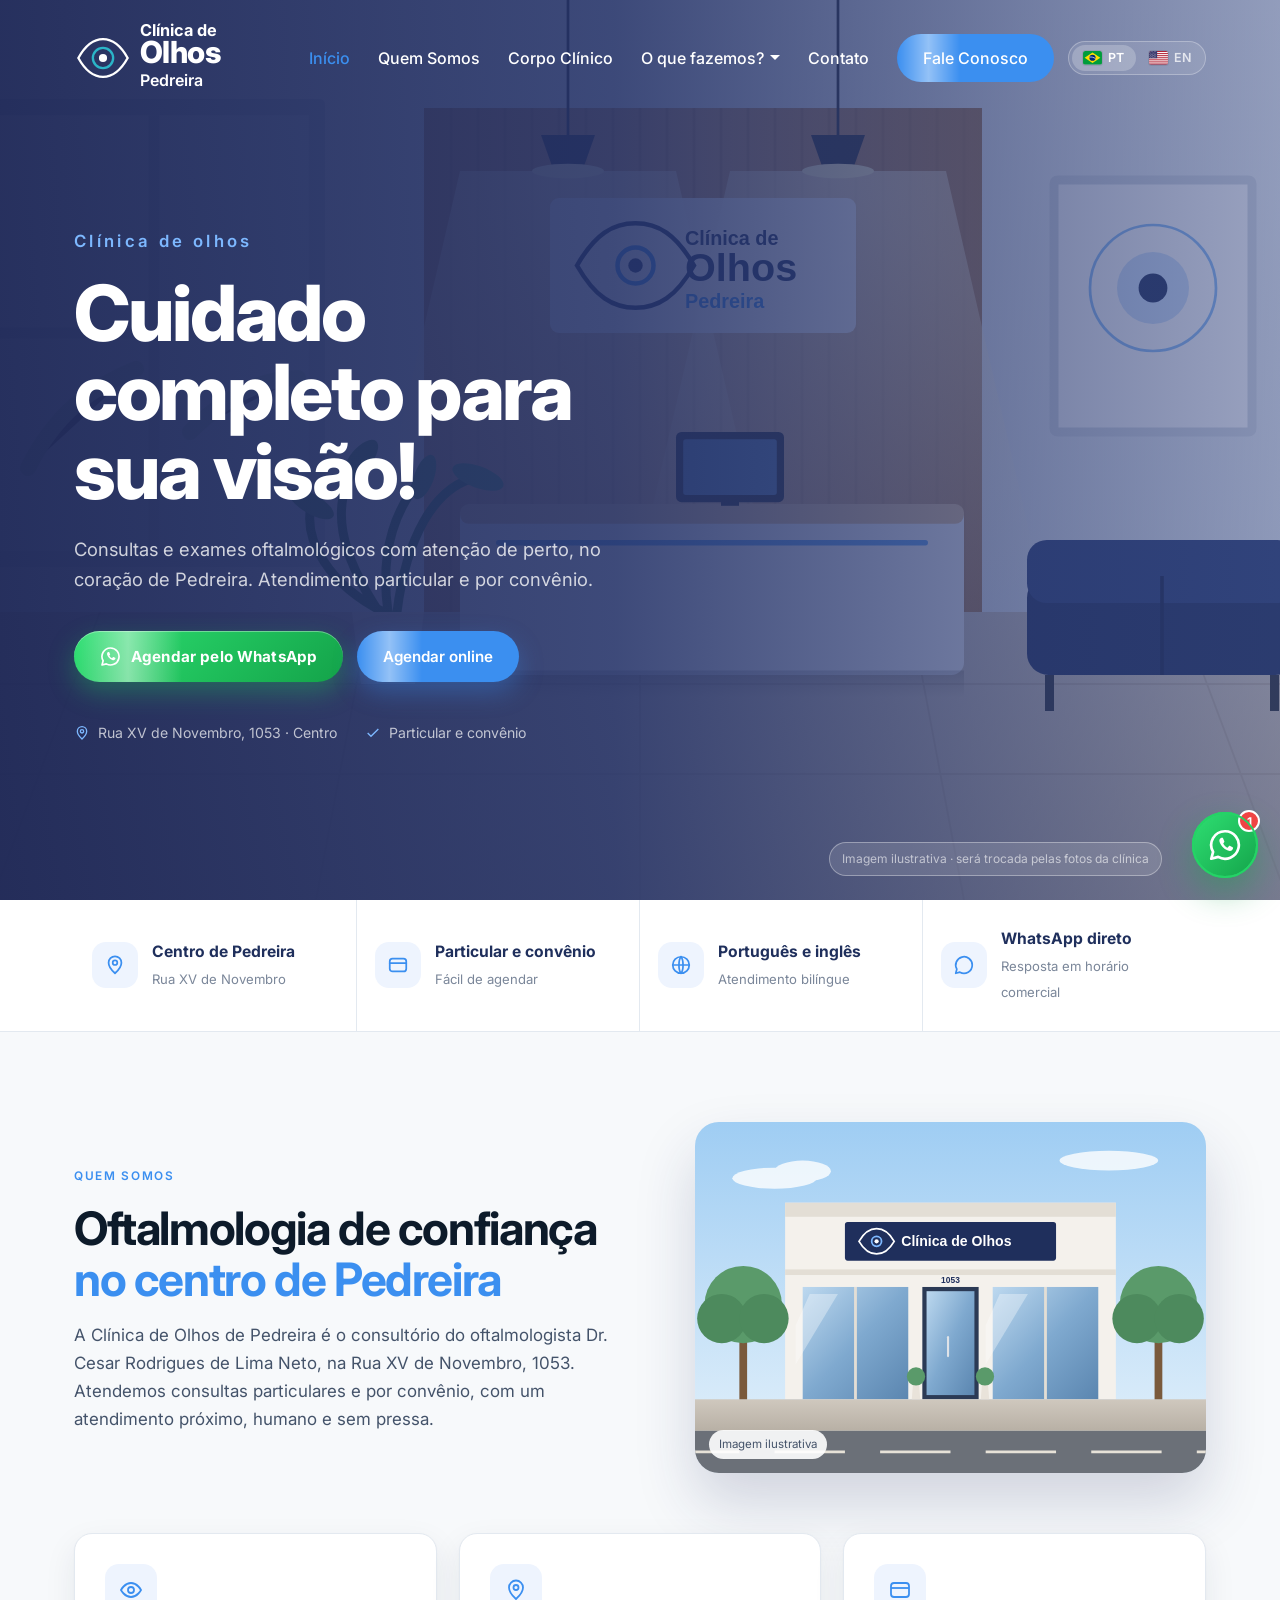
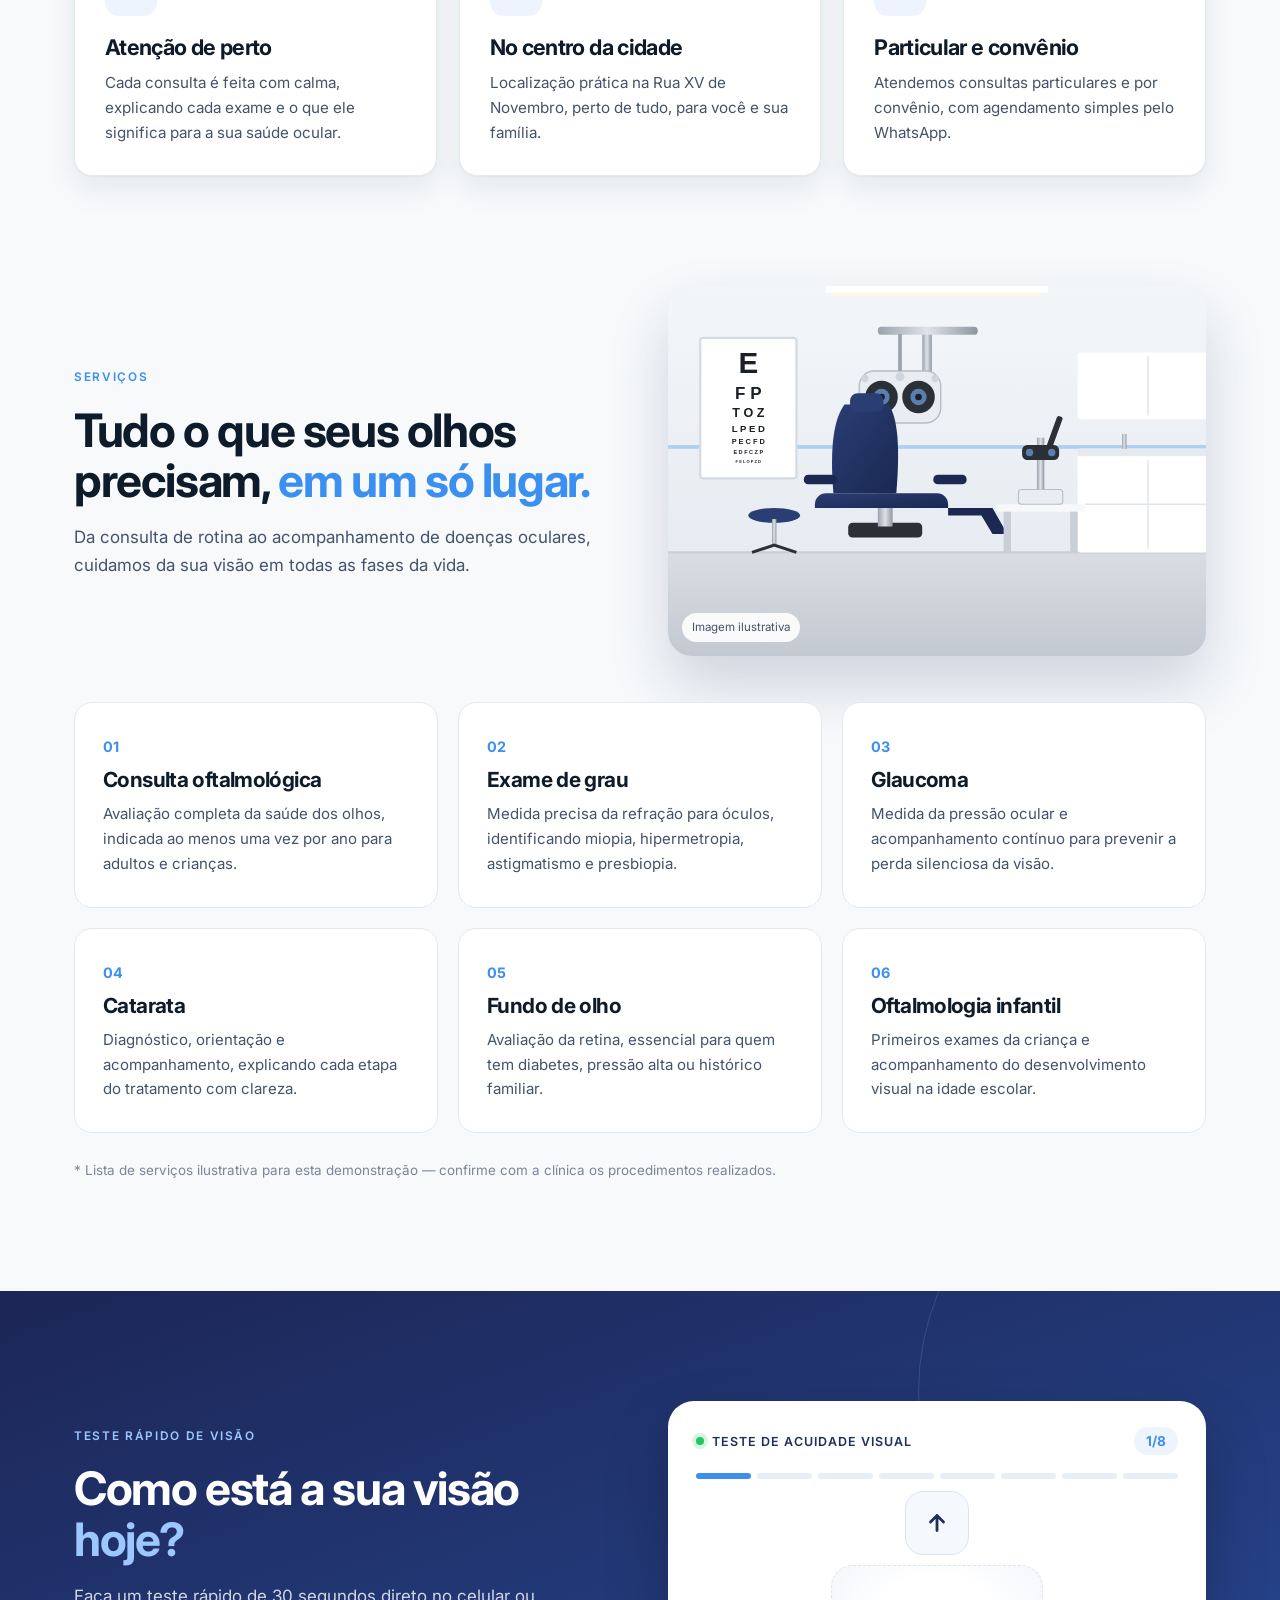
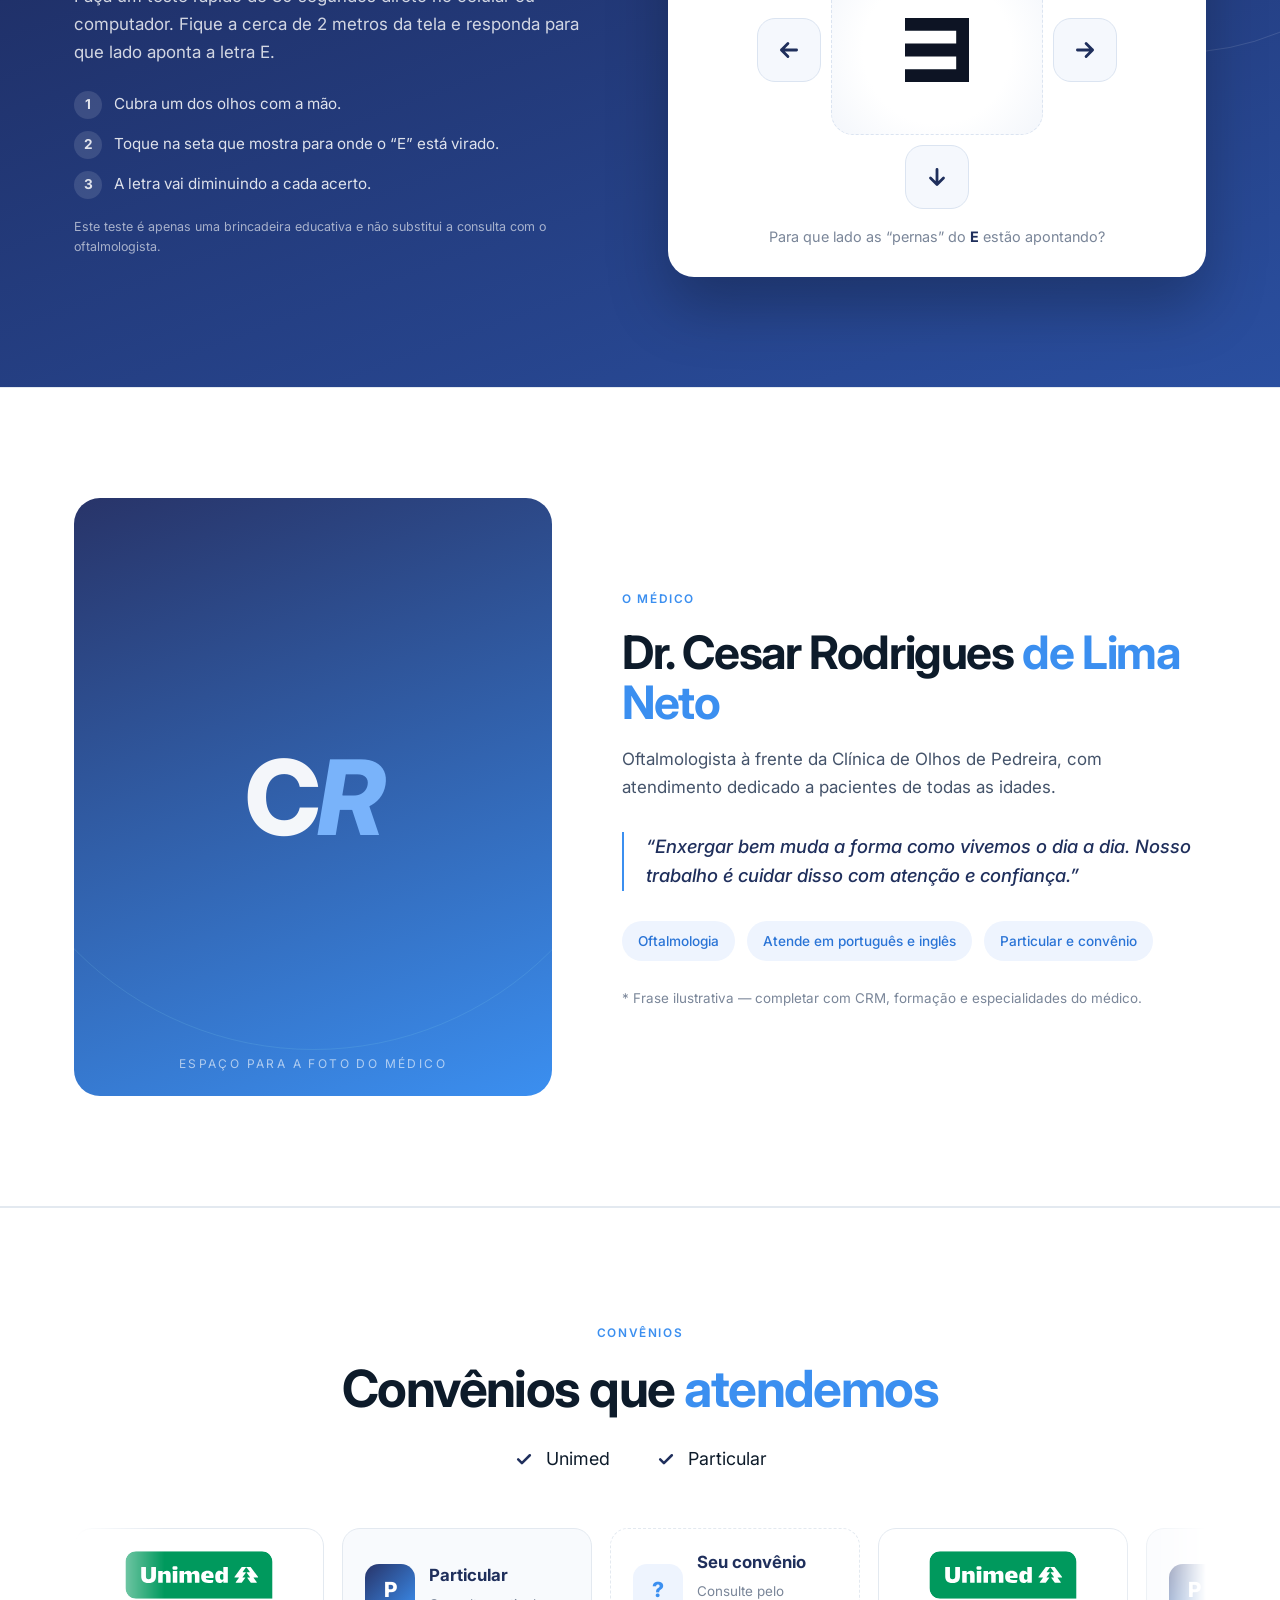
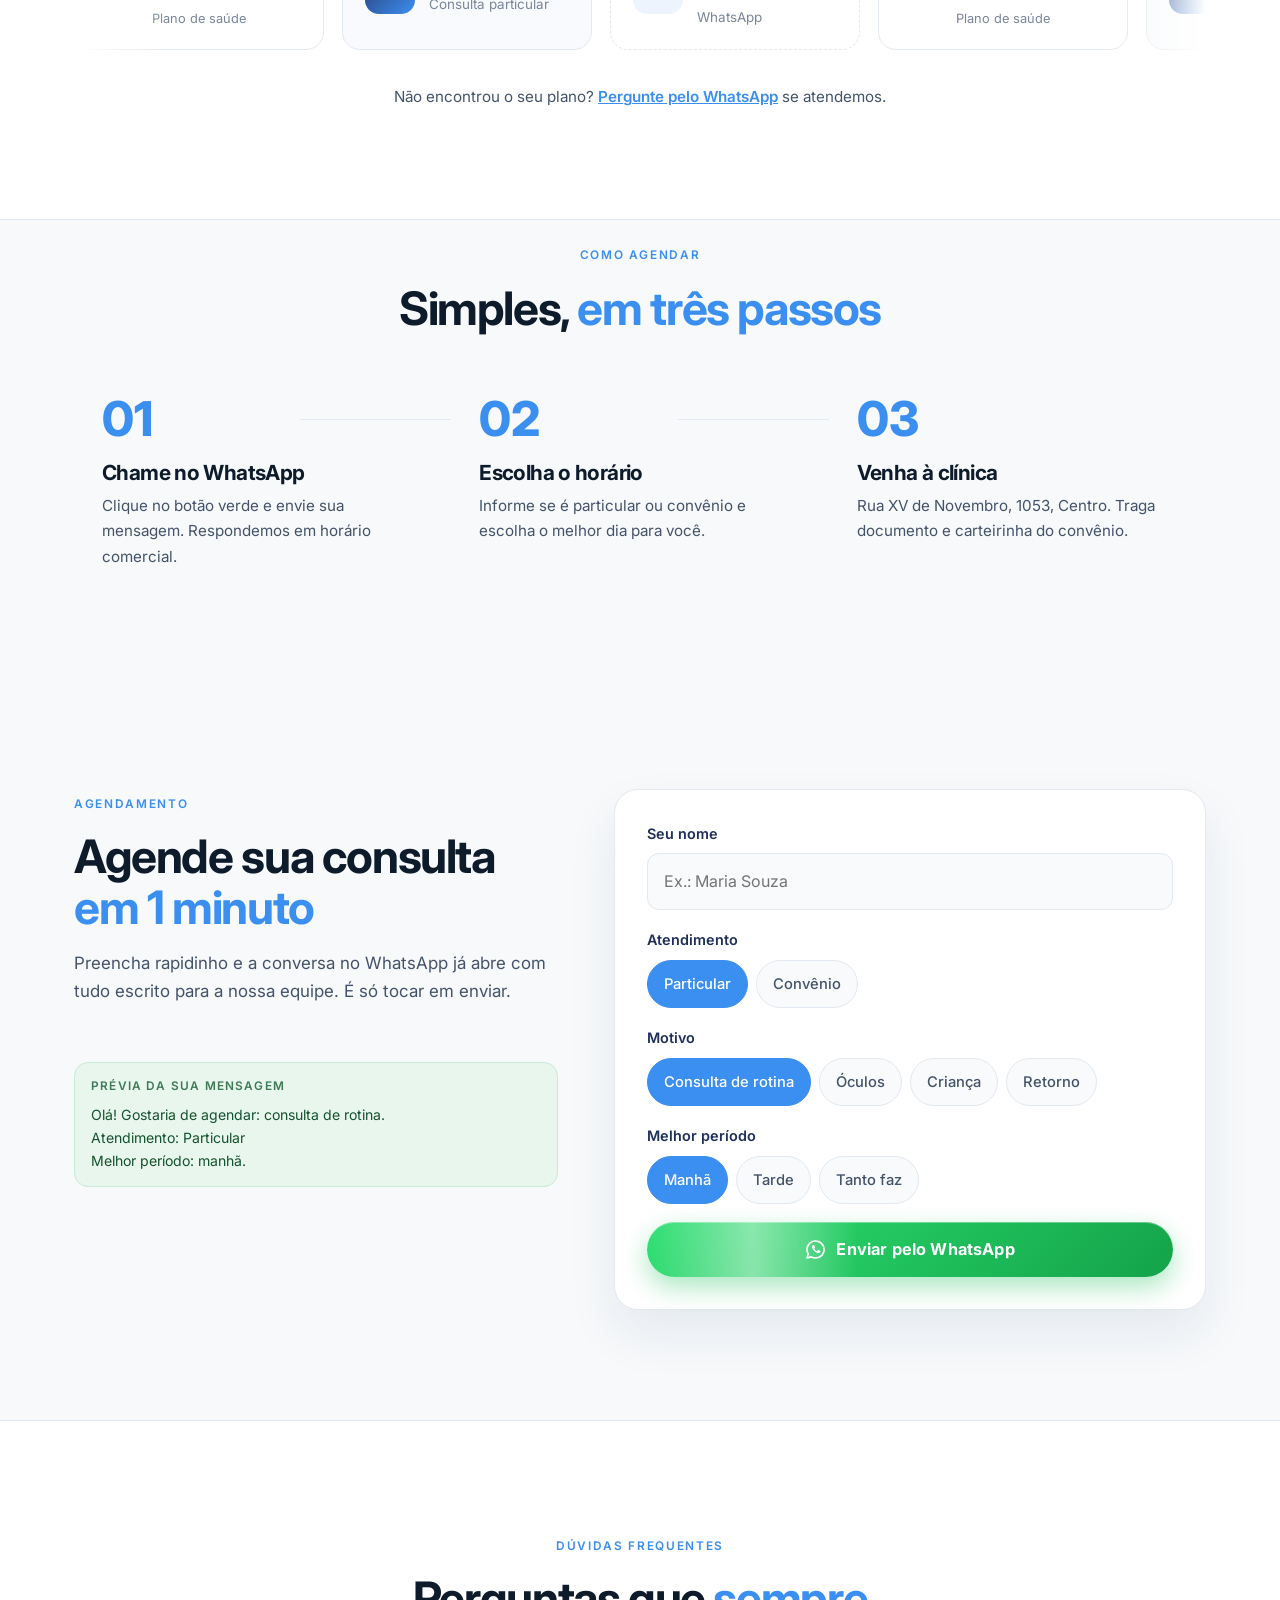
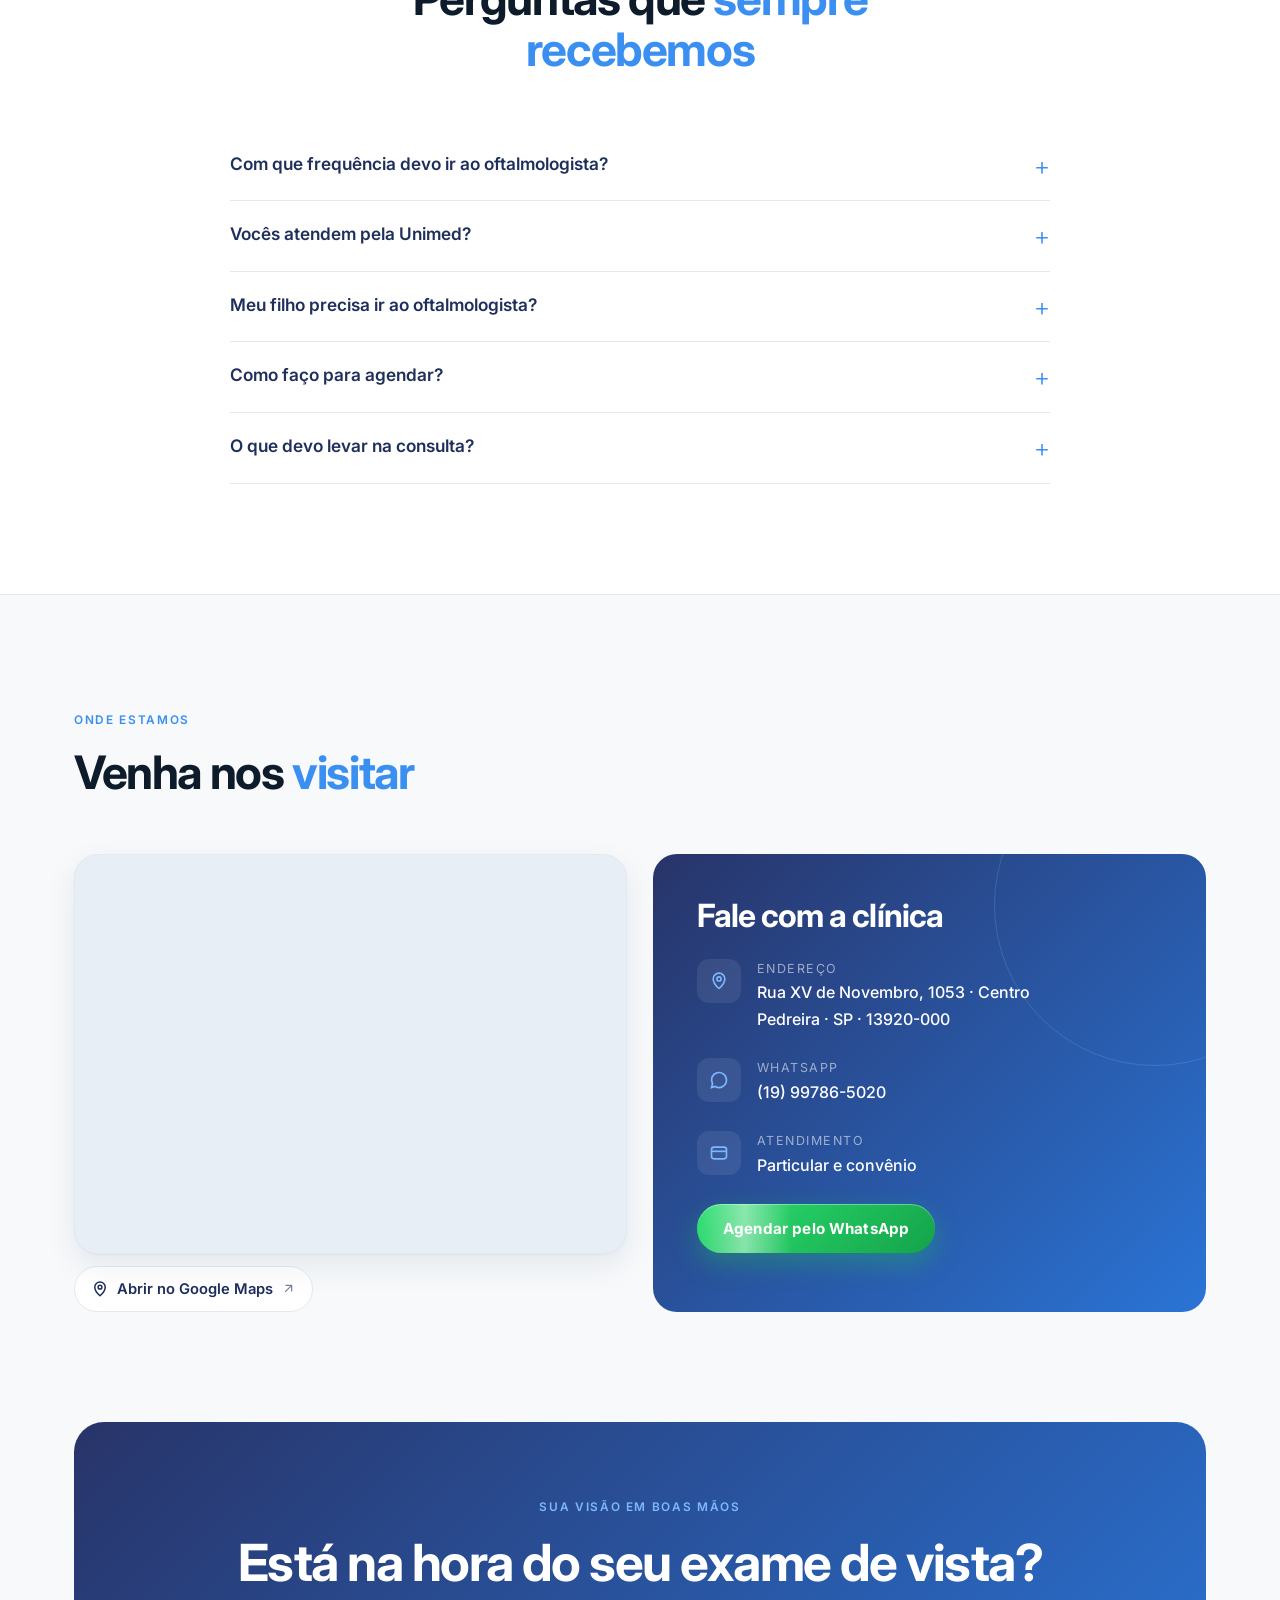
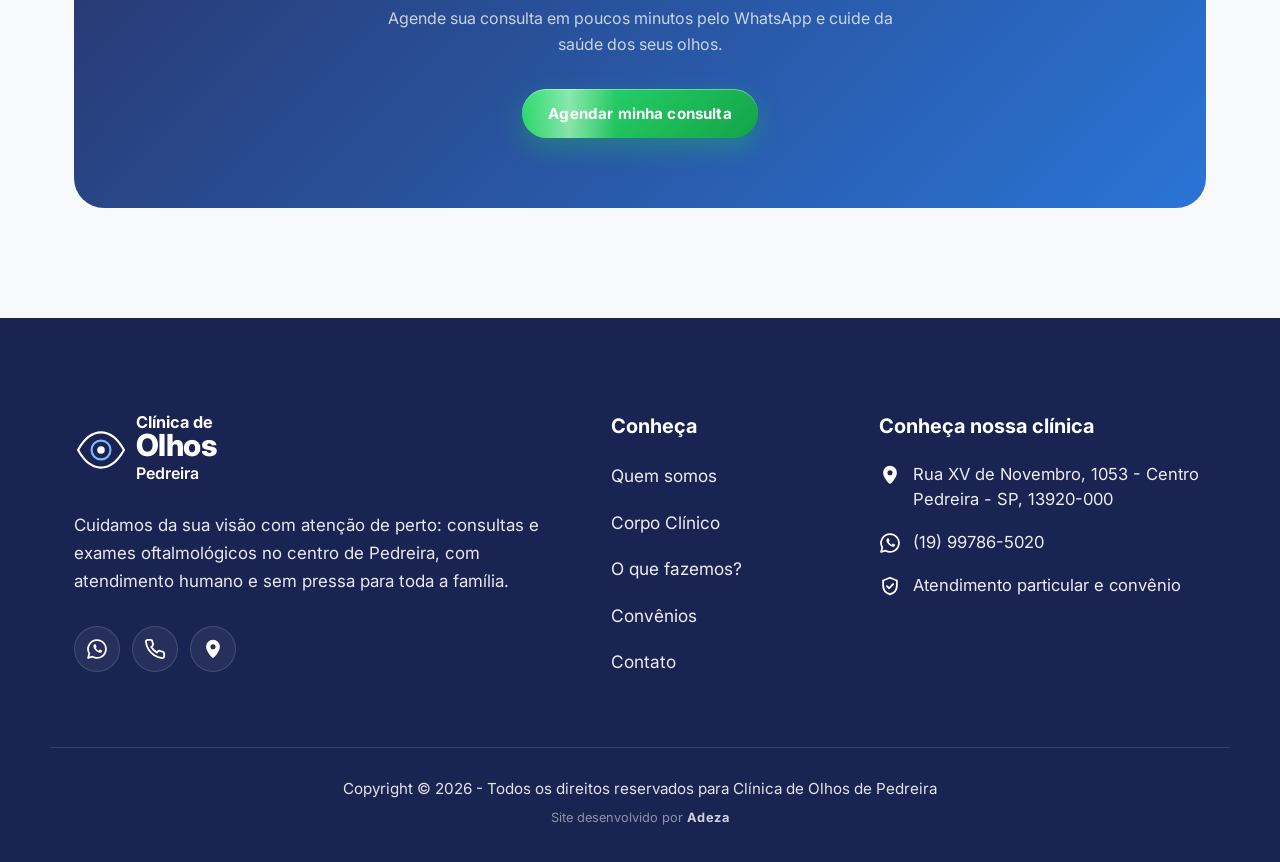
==== commit 673d67c6: "Clínica de Olhos de Pedreira: topo na altura da tela, ajustes no celular e teste de visão mais difíc" ====
--- a/clinica-olhos-pedreira/index.html
+++ b/clinica-olhos-pedreira/index.html
@@ -467,7 +467,7 @@
 .c-tag{display:inline-flex;align-items:center;gap:8px;font:600 .78rem var(--sans);letter-spacing:.08em;text-transform:uppercase;color:var(--navy)}
 .c-tag i{width:8px;height:8px;border-radius:50%;background:#22c55e;box-shadow:0 0 0 4px rgba(34,197,94,.18)}
 .c-niv{font:700 .85rem var(--sans);color:var(--blue);background:#eef4fe;padding:6px 12px;border-radius:999px}
-.c-prog{display:grid;grid-template-columns:repeat(6,1fr);gap:6px;margin:18px 0 8px}
+.c-prog{display:grid;grid-template-columns:repeat(8,1fr);gap:6px;margin:18px 0 8px}
 .c-prog i{height:6px;border-radius:6px;background:#e8eef8;transition:background .4s}
 .c-prog i.feito{background:#22c55e}.c-prog i.atual{background:var(--blue)}.c-prog i.errou{background:#ef4444}
 .c-arena{display:grid;grid-template-columns:64px 1fr 64px;grid-template-rows:64px 170px 64px;gap:10px;align-items:center;justify-items:center;max-width:360px;margin:12px auto 0}
@@ -642,6 +642,35 @@
 .cv-unimed{background-image:url("[data-uri]")}
 .cv-marca small{font-size:.8rem}
 @media(max-width:960px){.cv-logo{width:128px;height:43px}}
+
+/* ===== ajustes do Lucas ===== */
+/* primeira seção ocupa exatamente a altura da tela */
+.hero{min-height:100vh;min-height:100svh;height:auto;padding:0!important}
+.hero .wrap{width:100%;padding-top:clamp(100px,14vh,140px);padding-bottom:clamp(28px,6vh,72px)}
+.hero h1{font-size:clamp(2.6rem,min(6.2vw,8.6vh),5.4rem);max-width:16ch;margin:clamp(10px,2.2vh,22px) 0 clamp(12px,2.6vh,24px)}
+.hero .lead{max-width:56ch}
+.hero .acoes{margin-top:clamp(18px,4vh,36px)}
+.hero .info{margin-top:clamp(18px,4.4vh,44px)}
+@media(max-width:960px){
+  .hero{min-height:100vh;min-height:100svh}
+  .hero .wrap{padding-top:104px;padding-bottom:28px}
+  .hero h1{font-size:clamp(2.1rem,9.6vw,2.6rem);max-width:none;margin:12px 0 14px}
+  .hero .lead{font-size:1rem}
+  .hero .acoes{margin-top:24px}.hero .info{margin-top:18px}
+}
+/* destaques do topo no celular: cartões alinhados e letras padronizadas */
+@media(max-width:960px){
+  .confianca{background:var(--bg,#f7f9fb);border-bottom:0}
+  .confianca .wrap{grid-template-columns:1fr 1fr;gap:10px;padding:18px 20px 6px}
+  .confianca div.it{flex-direction:column;align-items:flex-start;gap:10px;padding:16px 14px;border:1px solid var(--line)!important;border-radius:16px;background:#fff;box-shadow:0 1px 2px rgba(11,37,69,.04)}
+  .confianca i{width:38px;height:38px;border-radius:11px}
+  .confianca i svg{width:19px;height:19px}
+  .confianca b{font-size:.9rem;line-height:1.25;font-weight:700}
+  .confianca small{display:block;margin-top:3px;font-size:.78rem;line-height:1.35}
+}
+/* espaço entre a imagem da clínica e os cartões (celular) */
+@media(max-width:960px){.pilares{margin-top:28px!important}}
+@media(min-width:961px){.hero .foto-aviso{right:118px!important}}
 </style>
 </head>
 <body>
@@ -771,8 +800,8 @@
     </div>
     <div class="rev">
       <div class="cartela" id="cartela">
-        <div class="c-top"><span class="c-tag"><i></i>Teste de acuidade visual</span><span class="c-niv" id="tNivel">1/6</span></div>
-        <div class="c-prog" id="tProg"><i></i><i></i><i></i><i></i><i></i><i></i></div>
+        <div class="c-top"><span class="c-tag"><i></i>Teste de acuidade visual</span><span class="c-niv" id="tNivel">1/8</span></div>
+        <div class="c-prog" id="tProg"><i></i><i></i><i></i><i></i><i></i><i></i><i></i><i></i></div>
         <div class="c-jogo" id="tJogo">
           <div class="c-arena">
             <button type="button" class="b-up" data-d="-90" aria-label="Para cima"><svg viewBox="0 0 24 24" fill="none" stroke="currentColor" stroke-width="2.6" stroke-linecap="round" stroke-linejoin="round" style="transform:rotate(-90deg)"><path d="M5 12h14M13 6l6 6-6 6"/></svg></button>
@@ -784,7 +813,7 @@
           <p class="c-dica">Para que lado as “pernas” do <b>E</b> estão apontando?</p>
         </div>
         <div class="c-fim" id="tRes" hidden>
-          <div class="c-placar"><svg viewBox="0 0 120 120"><circle cx="60" cy="60" r="52" fill="none" stroke="#e8eef8" stroke-width="10"/><circle id="tArco" cx="60" cy="60" r="52" fill="none" stroke="#3b8ff0" stroke-width="10" stroke-linecap="round" stroke-dasharray="327" stroke-dashoffset="327" transform="rotate(-90 60 60)"/></svg><b id="tPts">0/6</b></div>
+          <div class="c-placar"><svg viewBox="0 0 120 120"><circle cx="60" cy="60" r="52" fill="none" stroke="#e8eef8" stroke-width="10"/><circle id="tArco" cx="60" cy="60" r="52" fill="none" stroke="#3b8ff0" stroke-width="10" stroke-linecap="round" stroke-dasharray="327" stroke-dashoffset="327" transform="rotate(-90 60 60)"/></svg><b id="tPts">0/8</b></div>
           <h3 id="tResT"></h3>
           <p id="tResP"></p>
           <div class="c-acoes"><a class="btn btn-wa" href="#agendar">Agendar consulta</a><button class="btn c-denovo" type="button" id="tDeNovo">Refazer teste</button></div>
@@ -985,7 +1014,7 @@
 <script>
 (function(){
   /* teste de visão */
-  var tam=[110,82,60,44,32,22],nivel=0,dir=0,acertos=0,erros=0,trava=false;
+  var tam=[64,44,30,21,15,11,8,6],nivel=0,dir=0,acertos=0,erros=0,trava=false;
   var L=document.getElementById('tLetra'),N=document.getElementById('tNivel'),P=document.querySelectorAll('#tProg i'),jogo=document.getElementById('tJogo'),res=document.getElementById('tRes'),car=document.getElementById('cartela');
   function prog(){P.forEach(function(b,k){b.className=k<nivel?'feito':(k===nivel?'atual':'')})}
   function nova(){var ds=[0,180,-90,90],d;do{d=ds[Math.floor(Math.random()*4)]}while(d===dir);dir=d;
@@ -995,7 +1024,7 @@
     document.getElementById('tPts').textContent=acertos+'/'+tot;
     setTimeout(function(){document.getElementById('tArco').style.strokeDashoffset=327*(1-acertos/tot)},60);
     var t,p;if(acertos>=tot){t='Excelente!';p='Você chegou ao último nível. Mesmo enxergando bem, o ideal é fazer uma consulta por ano.'}
-    else if(acertos>=4){t='Bom resultado!';p='Vale fazer um exame completo para conferir se o seu grau está em dia.'}
+    else if(acertos>=6){t='Bom resultado!';p='Vale fazer um exame completo para conferir se o seu grau está em dia.'}
     else{t='Hora de um exame de vista';p='Seu resultado sugere que vale avaliar a sua visão com o oftalmologista.'}
     document.getElementById('tResT').textContent=t;document.getElementById('tResP').textContent=p}
   car.querySelectorAll('.c-arena button').forEach(function(b){b.addEventListener('click',function(){
